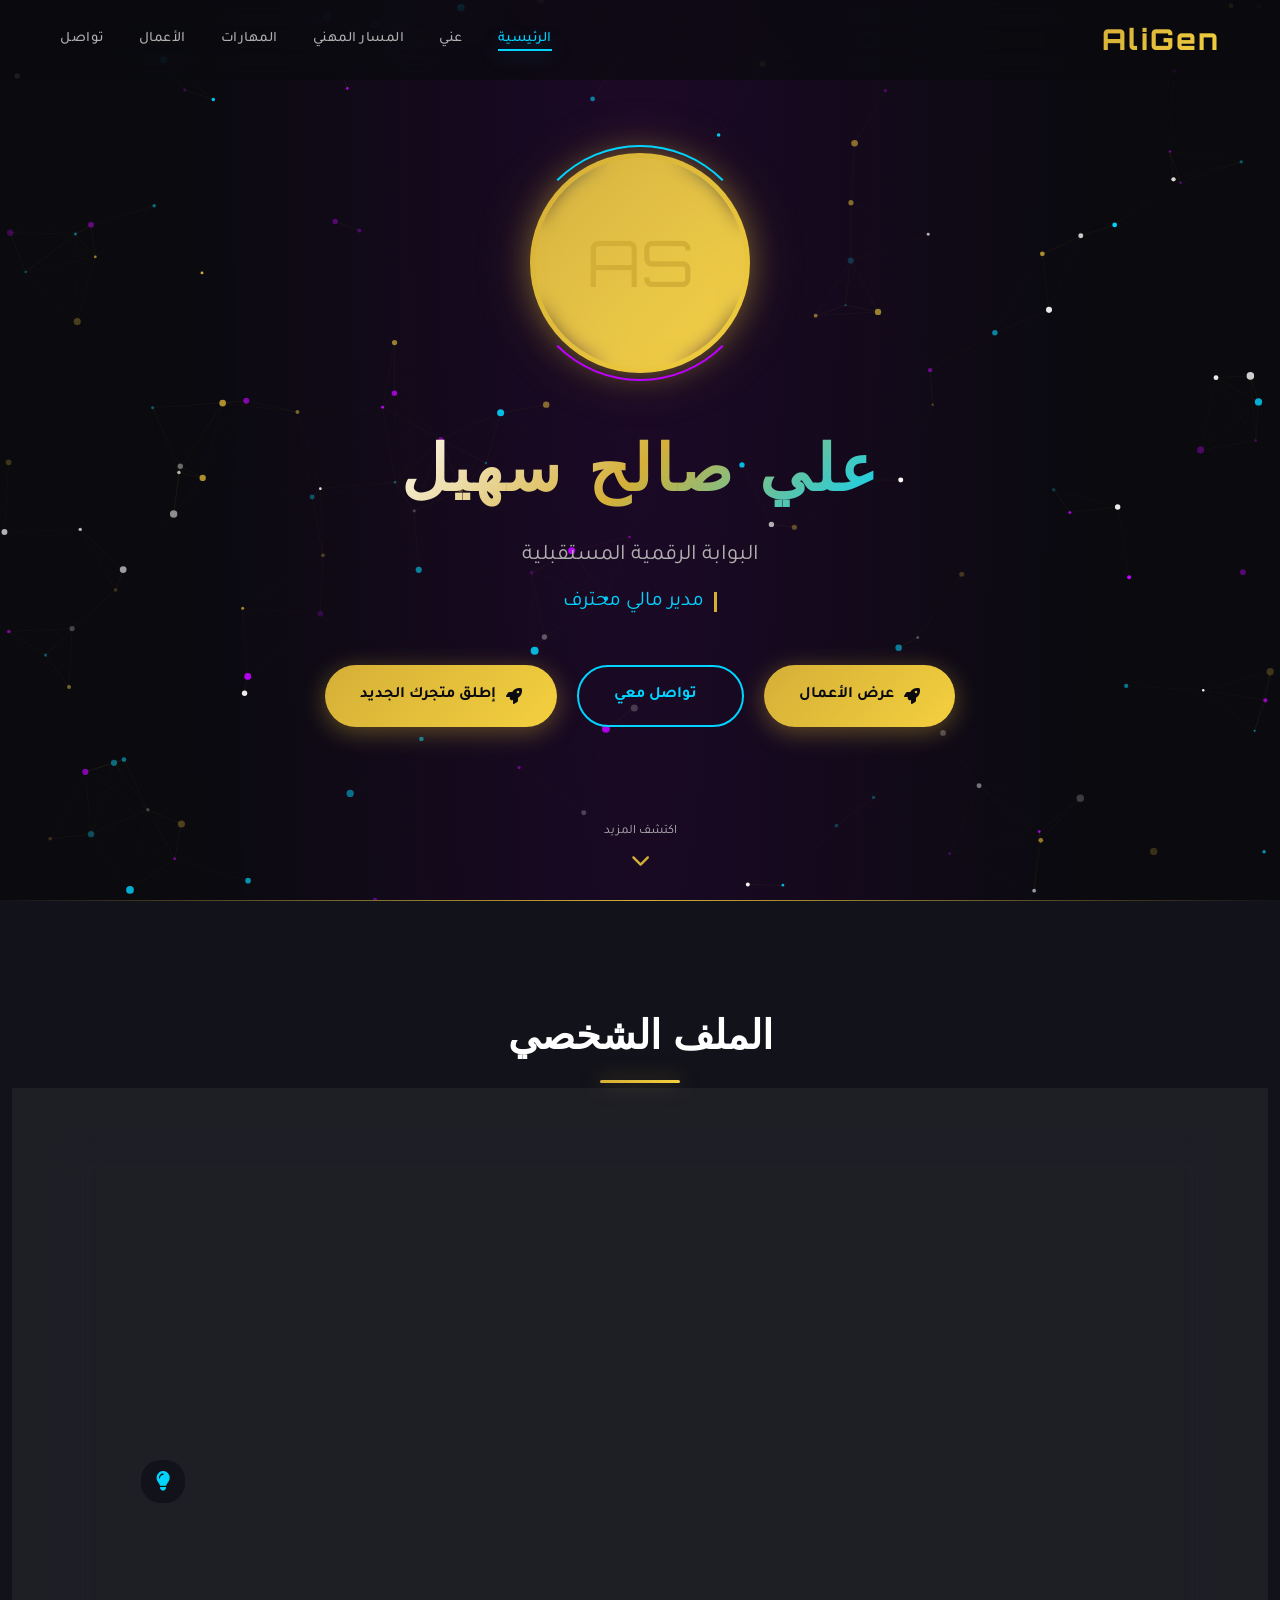
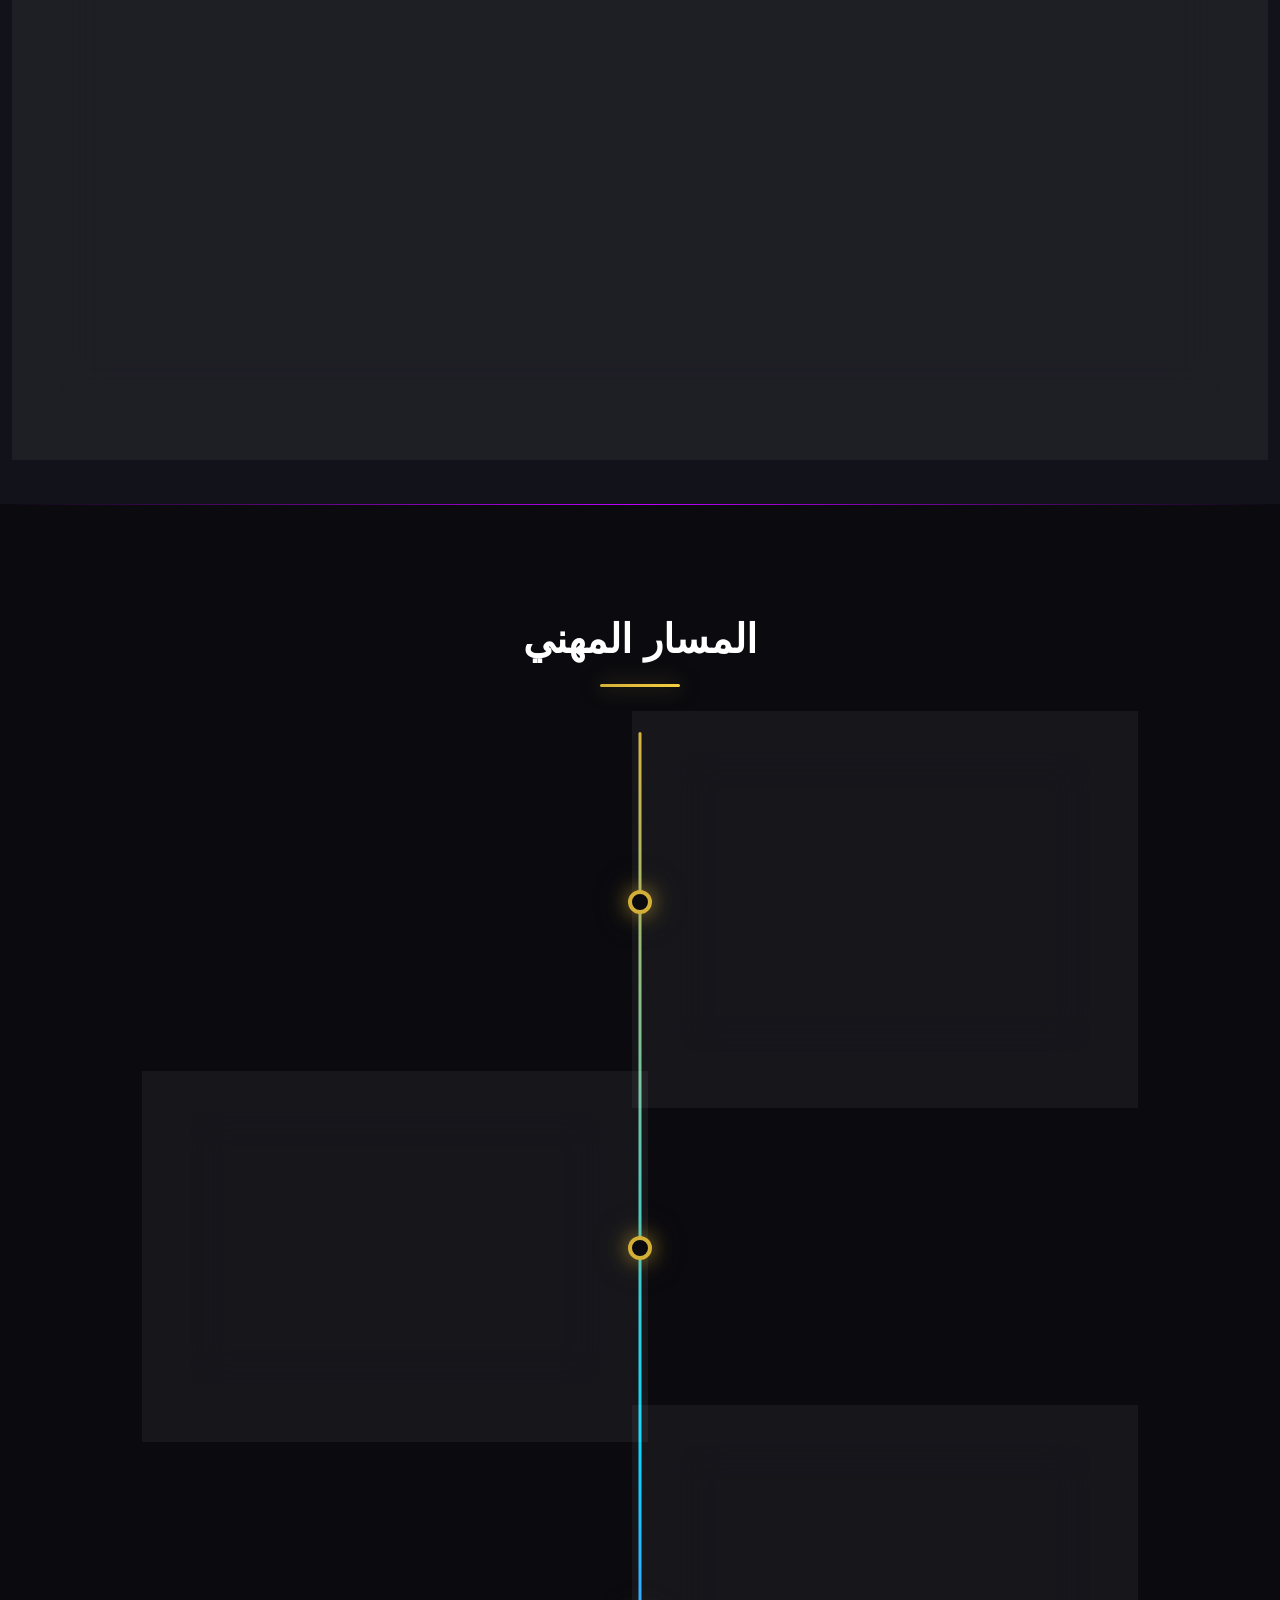
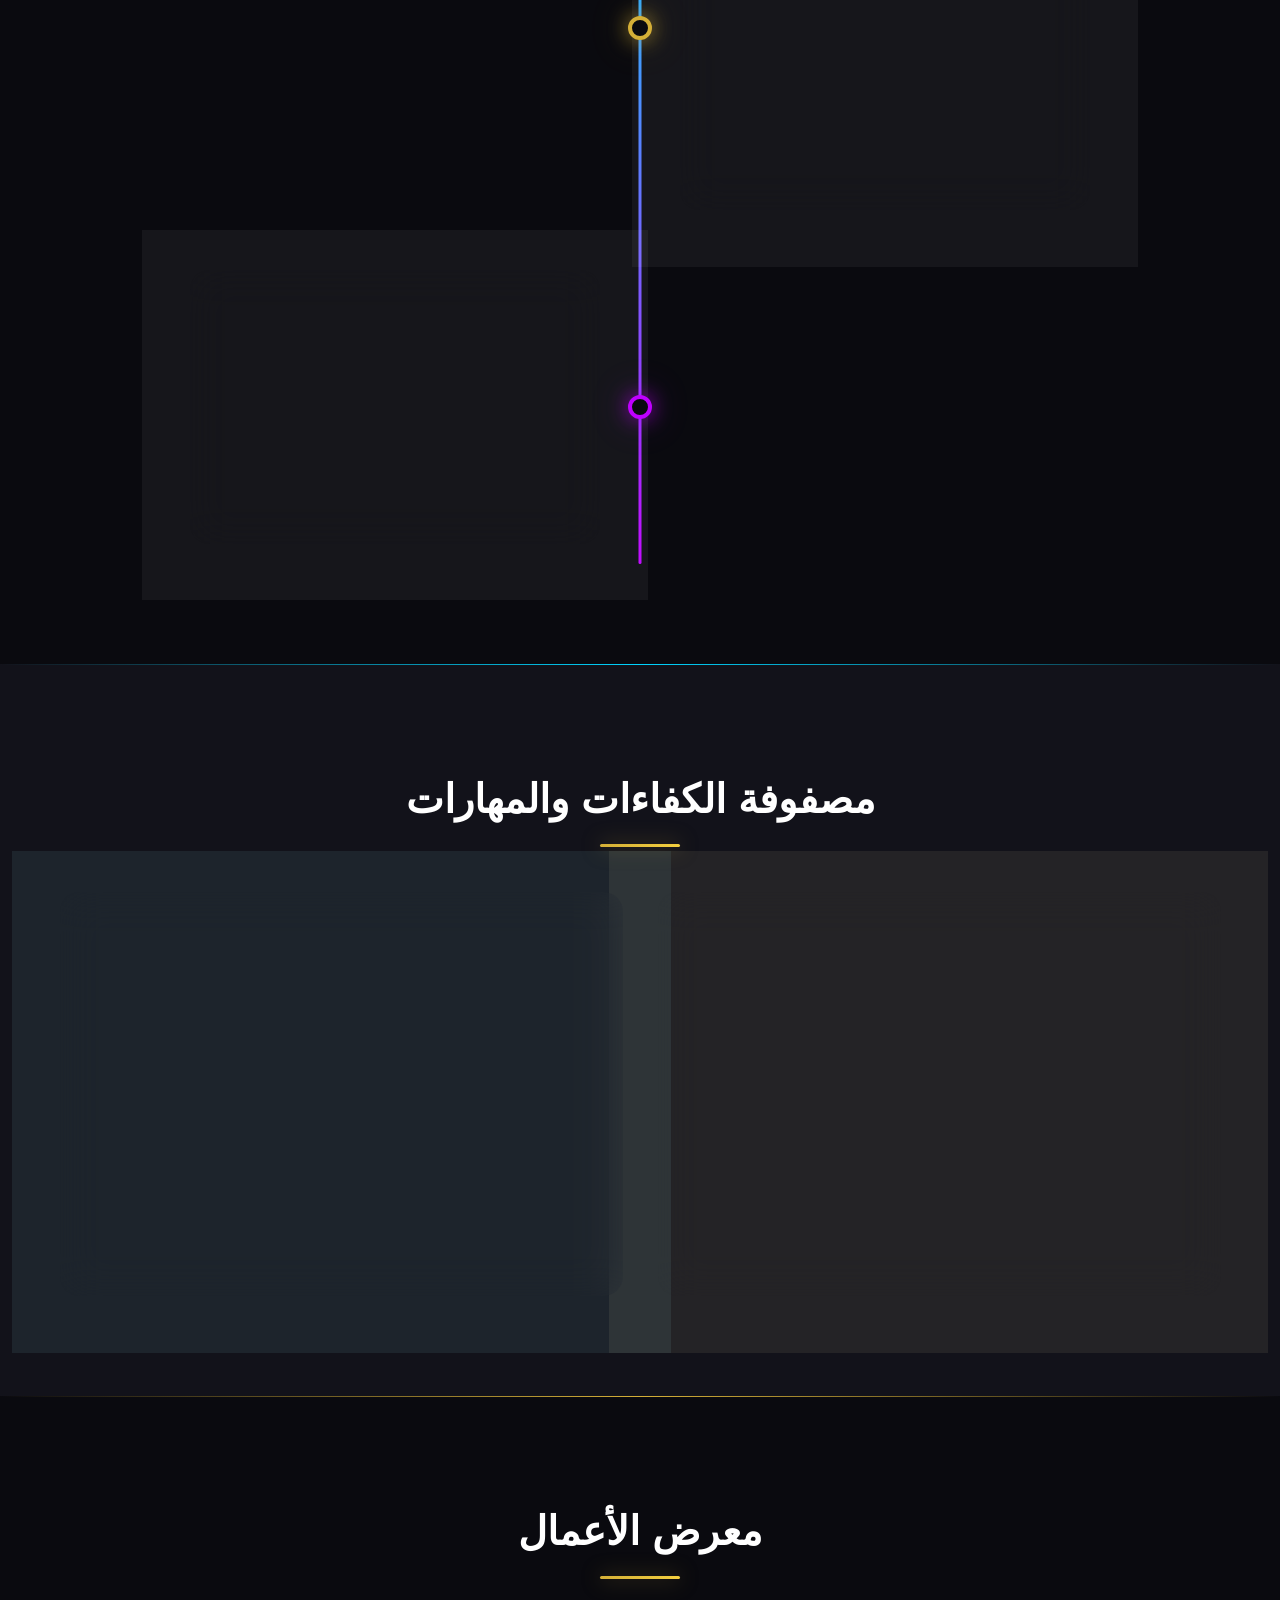
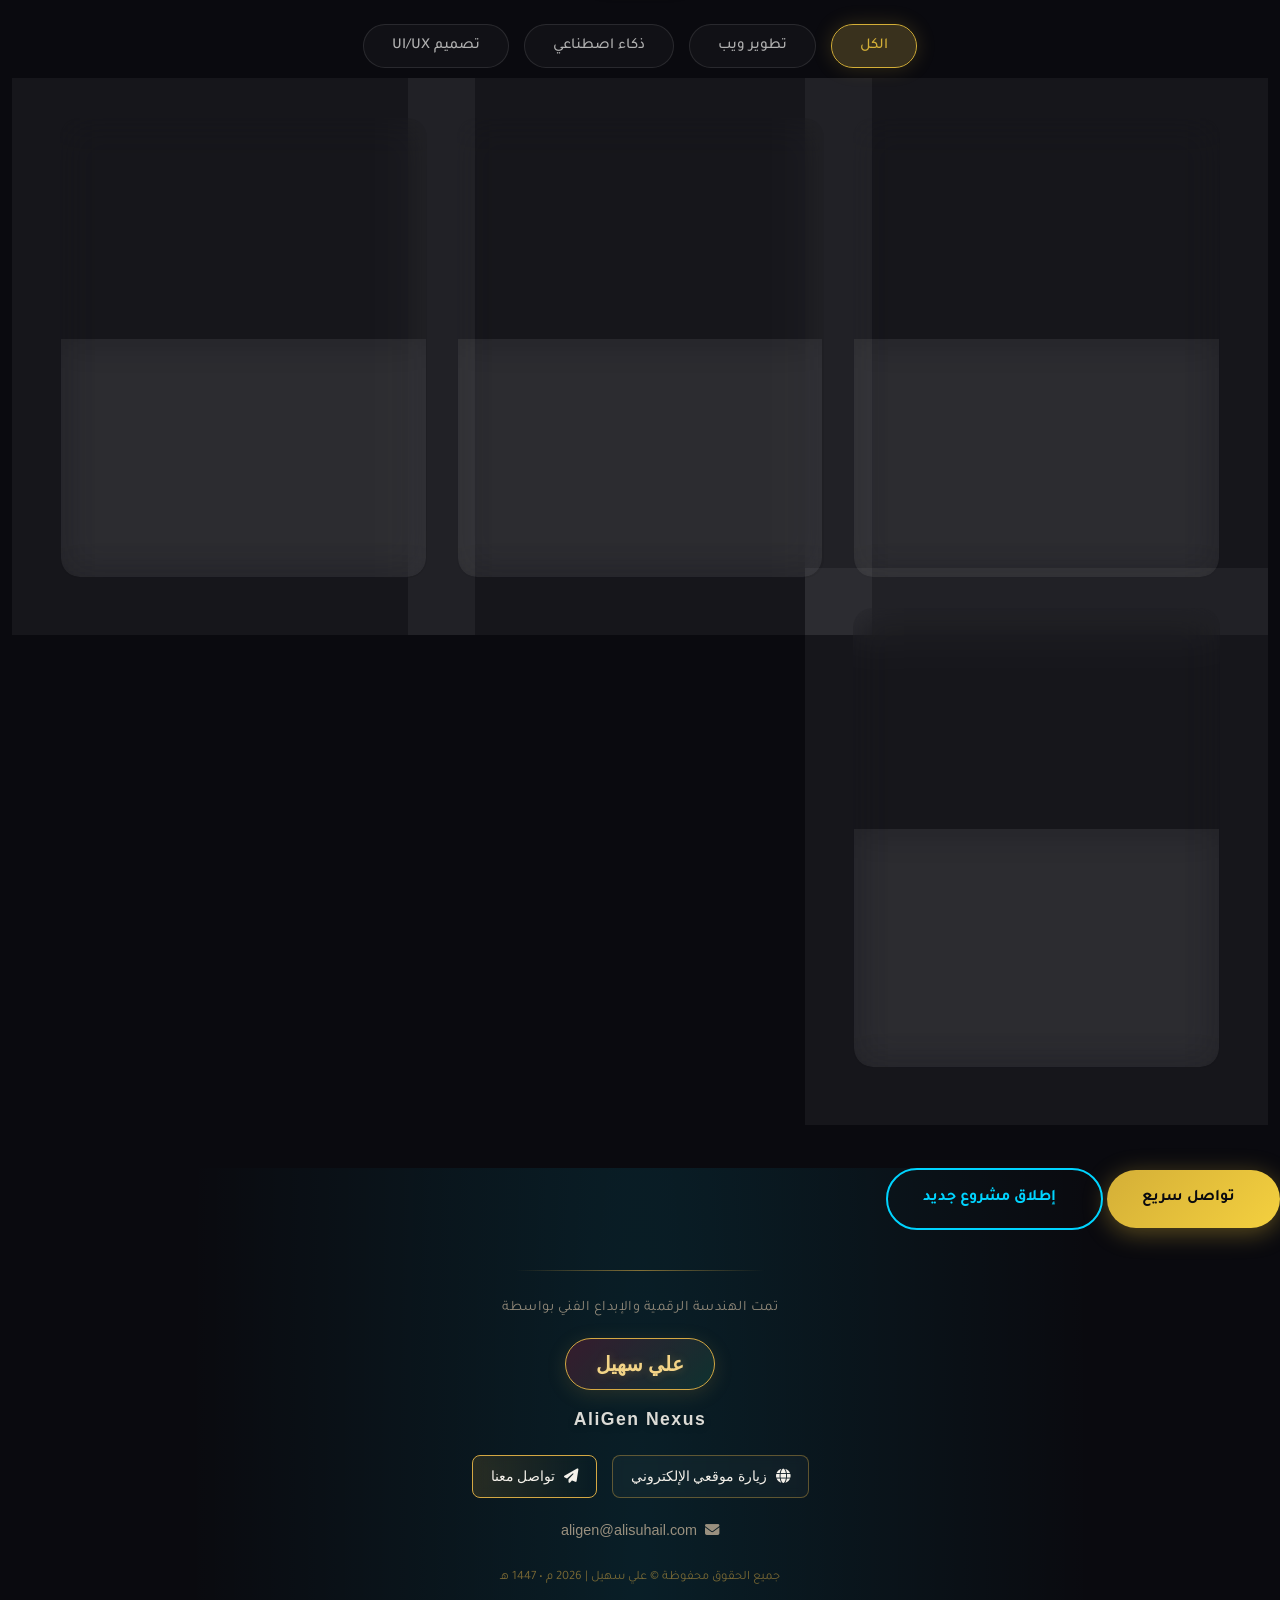
==== index.html @ 179647d3 "تحديث-كل-الملفات" ====
<!DOCTYPE html>
<html lang="ar" dir="rtl">
<head>
    <meta charset="UTF-8">
<meta name="viewport" content="width=device-width, initial-scale=1.0">

<!-- العنوان والوصف الأساسي للـ SEO -->
<title>علي سهيل | أصنع ما يتخيله الآخرون - مطور ويب وحلول ذكاء اصطناعي</title>
<meta name="description" content="أحول أصعب الأفكار إلى منصات ومتاجر رقمية ناجحة. تطوير ويب، متاجر إلكترونية، وحلول ذكاء اصطناعي تبدأ بفكرة وتنتهي بإنجاز يفوق توقعاتك.">

<!-- Google Fonts -->  
<link rel="preconnect" href="https://fonts.googleapis.com">  
<link rel="preconnect" href="https://fonts.gstatic.com" crossorigin>  
<link href="https://fonts.googleapis.com/css2?family=Orbitron:wght@400;500;600;700;800;900&family=Inter:wght@300;400;500;600;700&family=Tajawal:wght@300;400;500;700;800;900&display=swap" rel="stylesheet">  
  
<!-- Font Awesome Icons -->  
<link rel="stylesheet" href="https://cdnjs.cloudflare.com/ajax/libs/font-awesome/6.5.1/css/all.min.css">  
  
<!-- ربط ملف التنسيقات -->  
<link rel="stylesheet" href="style.css">  
  
<!-- Open Graph - فيسبوك وواتساب -->
<meta property="og:type" content="website">  
<meta property="og:url" content="https://alisuhail.com">  
<meta property="og:title" content="علي سهيل | أصنع ما يتخيله الآخرون">  
<meta property="og:description" content="حلول رقمية ذكية تبدأ بفكرة وتنتهي بإنجاز">  
<meta property="og:image" content="https://i.postimg.cc/L58TnsXJ/20260618-035218.png">  

<!-- Twitter Card -->  
<meta name="twitter:card" content="summary_large_image">  
<meta name="twitter:title" content="علي سهيل | أصنع ما يتخيله الآخرون">  
<meta name="twitter:description" content="أحول أصعب الأفكار إلى منصات ومتاجر رقمية ناجحة. تطوير ويب، متاجر إلكترونية، وحلول ذكاء اصطناعي تبدأ بفكرة وتنتهي بإنجاز.">  
<meta name="twitter:image" content="https://i.postimg.cc/hG9jt9Pc/file-000000000bd871fd86e7128f88a6589e.png">
</head>

<body>

    <!-- ============================================
         Navigation Bar
         ============================================ -->
    <nav class="navbar" id="navbar">
        <div class="container">
            <a href="#home" class="navbar-brand">AliGen</a>
            
            <ul class="nav-menu" id="navMenu">
                <li><a href="#home" class="nav-link active">الرئيسية</a></li>
                <li><a href="#about" class="nav-link">عني</a></li>
                <li><a href="#timeline" class="nav-link">المسار المهني</a></li>
                <li><a href="#skills" class="nav-link">المهارات</a></li>
                <li><a href="#portfolio" class="nav-link">الأعمال</a></li>
                <li><a href="#contact" class="nav-link">تواصل</a></li>
            </ul>
            
            <div class="hamburger" id="hamburger">
                <span></span>
                <span></span>
                <span></span>
            </div>
        </div>
    </nav>

    <!-- ============================================
         Hero Section
         ============================================ -->
    <section class="hero-section" id="home">
        <canvas id="particles-canvas"></canvas>
        
        <div class="hero-content">
            <div class="profile-container">
                <div class="profile-image-wrapper">
                    <div class="profile-image">
                        <img src="https://i.postimg.cc/hG9jt9Pc/file-000000000bd871fd86e7128f88a6589e.png" 
                             alt="علي صالح سهيل" 
                             style="width:100%;height:100%;object-fit:cover;border-radius:50%;"
                             onerror="this.style.display='none';this.nextElementSibling.style.display='block';">
                        <span class="profile-fallback">AS</span>
                    </div>
                </div>
            </div>
            
            <h1 class="hero-title">علي صالح سهيل</h1>
            <p class="hero-subtitle">البوابة الرقمية المستقبلية</p>
            <div class="typing-container">
                <span class="typing-text" id="typingText"></span>
            </div>
            
            <div class="hero-buttons">
                <a href="#portfolio" class="btn-primary">
                    <i class="fas fa-rocket"></i>
                    عرض الأعمال  
                </a>
                <a href="https://aligen-connect.netlify.app/#contact" class="btn-secondary">
                    <i data-lucide="send" class="w-4 h-4"></i>
                    تواصل معي            
                </a>
                <a href="https://aligen-connect.netlify.app/#launchpad" class="btn-primary">
                    <i data-lucide="rocket" class="fas fa-rocket my-icon w-4 h-4"></i>
                    إطلق متجرك الجديد
                </a>
            </div>
        </div>
        
        <div class="scroll-indicator">
            <span>اكتشف المزيد</span>
            <i class="fas fa-chevron-down"></i>
        </div>
    </section>

    <!-- ============================================
         About Section
         ============================================ -->
    <section class="about-section" id="about">
        <div class="container">
            <h2 class="section-title fade-in">الملف الشخصي</h2>
            
            <div class="about-grid">
                <div class="glass about-card fade-in">
                    <div class="about-header">
                        <div class="about-icon">
                            <i class="fas fa-user-tie"></i>
                        </div>
                        <div>
                            <h3 class="about-title-small">علي صالح سهيل</h3>
                            <p class="about-subtitle">مدير مالي | مطور ويب | مستشار رقمي</p>
                        </div>
                    </div>
                    
                    <p class="about-text">
                        أنا <strong>علي سهيل</strong>، قائد تقني ومالي يجمع بين <strong>العقلية الإدارية المحترفة</strong> و<strong>القدرات التقنية المتقدمة</strong>. أمتلك خبرة واسعة في إدارة العمليات المالية وتطوير الأنظمة الرقمية، مع شغف عميق بتوظيف التقنيات الحديثة والذكاء الاصطناعي لتحسين الكفاءة التشغيلية.
                    </p>
                    
                    <p class="about-text">
                        أسعى دائماً لتقديم حلول مبتكرة تجمع بين <strong>الدقة المالية</strong> و<strong>الإبداع التقني</strong>، مما يمكن المؤسسات والأفراد من تحقيق أهدافهم بكفاءة عالية في العصر الرقمي.
                    </p>
                    
                    <div class="vision-box">
                        <div class="vision-label">الرؤية المستقبلية</div>
                        <p class="vision-text">
                            "بناء جسور رقمية متينة تربط بين الإدارة الذكية والتقنية المتقدمة، لتمكين المؤسسات من التحول الرقمي الشامل وتحقيق التميز في عالم الأعمال المتطور."
                        </p>
                    </div>
                    
                    <div class="stats-grid">
                        <div class="stat-card" data-count="2">
                            <div class="stat-icon"><i class="fas fa-history"></i></div>
                            <div class="stat-number">0</div>
                            <div class="stat-label">سنوات من الابتكار والممارسة</div>
                        </div>
                        <div class="stat-card" data-count="45">
                            <div class="stat-icon"><i class="fas fa-laptop-code"></i></div>
                            <div class="stat-number">0</div>
                            <div class="stat-label">منصة رقمية ونظام برمجي متكامل</div>
                        </div>
                        <div class="stat-card" data-count="35">
                            <div class="stat-icon"><i class="fas fa-chart-line"></i></div>
                            <div class="stat-number">0</div>
                            <div class="stat-label">شراكة نجاح وتحول رقمي للمؤسسات</div>
                        </div>
                        <div class="stat-card" data-count="12">
                            <div class="stat-icon"><i class="fas fa-brain"></i></div>
                            <div class="stat-number">0</div>
                            <div class="stat-label">أداة وتقنية ذكاء اصطناعي مدمجة</div>
                        </div>
                    </div>
                </div>
            </div>
        </div>
    </section>

    <!-- ============================================
         Timeline Section
         ============================================ -->
    <section class="timeline-section" id="timeline">
        <div class="container">
            <h2 class="section-title fade-in">المسار المهني</h2>
            
            <div class="timeline-container fade-in">
                <div class="timeline-line"></div>
                
                <div class="timeline-item">
                    <div class="timeline-node"></div>
                    <div class="glass timeline-content">
                        <div class="timeline-connector"></div>
                        <span class="timeline-date">2023 - حتى الآن</span>
                        <h3 class="timeline-title">مستقل ومطور تقني متخصص</h3>
                        <div class="timeline-company">
                            <i class="fas fa-briefcase"></i>
                            الاستشارات الرقمية والتطوير المستقل
                        </div>
                        <p class="timeline-description">
                            تقديم استشارات متخصصة في التحول الرقمي وتطوير حلول الويب المتكاملة، مع التركيز على بناء الأنظمة المالية والإدارية الذكية وتوظيف الذكاء الاصطناعي في تحسين الأداء التشغيلي.
                        </p>
                    </div>
                </div>

                <div class="timeline-item">
                    <div class="timeline-node"></div>
                    <div class="glass timeline-content">
                        <div class="timeline-connector"></div>
                        <span class="timeline-date">2021 - 2023</span>
                        <h3 class="timeline-title">محاسب مالي ومسؤول إداري</h3>
                        <div class="timeline-company">
                            <i class="fas fa-building"></i>
                            محل اليرموك التجاري
                        </div>
                        <p class="timeline-description">
                            إدارة شاملة للعمليات المالية والمحاسبية، تطوير أنظمة إدارة المخزون والمبيعات، تحليل البيانات المالية واتخاذ القرارات الاستراتيجية، والإشراف على فريق العمل المالي.
                        </p>
                    </div>
                </div>

                <div class="timeline-item">
                    <div class="timeline-node"></div>
                    <div class="glass timeline-content">
                        <div class="timeline-connector"></div>
                        <span class="timeline-date">2019 - 2023</span>
                        <h3 class="timeline-title">إدارة وتطوير الأنظمة المالية والمحاسبية</h3>
                        <div class="timeline-company">
                            <i class="fas fa-chart-pie"></i>
                            الممارسة المهنية المتقدمة والتشغيل التجاري
                        </div>
                        <p class="timeline-description">
                            صقل المهارات الميدانية في إدارة الحسابات والرقابة المالية عبر ممارسة عملية مكثفة؛ شملت بناء وهيكلة الدورات المستندية، وتحليل الميزانيات، وتصميم الأنظمة المحاسبية البرمجية التي تربط بين الكفاءة الإدارية والحلول التقنية الذكية.
                        </p>
                    </div>
                </div>

                <div class="timeline-item">
                    <div class="timeline-node education"></div>
                    <div class="glass timeline-content">
                        <div class="timeline-connector"></div>
                        <span class="timeline-date edu">2021</span>
                        <h3 class="timeline-title">الرخصة الدولية لقيادة الحاسوب (ICDL)</h3>
                        <div class="timeline-company">
                            <i class="fas fa-certificate"></i>
                            شهادة مهنية معتمدة
                        </div>
                        <p class="timeline-description">
                            إتقان المهارات الأساسية والمتقدمة في التعامل مع التطبيقات المكتبية، وإدارة البيانات، والحلول الرقمية التي تدعم بيئات العمل المؤسسية.
                        </p>
                    </div>
                </div>
            </div>
        </div>
    </section>

    <!-- ============================================
         Skills Section
         ============================================ -->
    <section class="skills-section" id="skills">
        <div class="container">
            <h2 class="section-title fade-in">مصفوفة الكفاءات والمهارات</h2>
            
            <div class="skills-grid">
                <div class="glass skill-category management fade-in">
                    <div class="category-header">
                        <div class="category-icon"><i class="fas fa-chart-pie"></i></div>
                        <h3 class="category-title">الأنظمة المالية والإدارية</h3>
                    </div>
                    <div class="skill-item" data-skill="95">
                        <div class="skill-info"><span class="skill-name">المحاسبة المالية والميدانية</span><span class="skill-percent">95%</span></div>
                        <div class="progress-bar"><div class="progress-fill"></div></div>
                    </div>
                    <div class="skill-item" data-skill="92">
                        <div class="skill-info"><span class="skill-name">هيكلة وأتمتة العمليات التشغيلية</span><span class="skill-percent">92%</span></div>
                        <div class="progress-bar"><div class="progress-fill"></div></div>
                    </div>
                    <div class="skill-item" data-skill="88">
                        <div class="skill-info"><span class="skill-name">التحليل المالي وصناعة التقارير</span><span class="skill-percent">88%</span></div>
                        <div class="progress-bar"><div class="progress-fill"></div></div>
                    </div>
                    <div class="skill-item" data-skill="85">
                        <div class="skill-info"><span class="skill-name">إدارة المخزون وحركة المبيعات</span><span class="skill-percent">85%</span></div>
                        <div class="progress-bar"><div class="progress-fill"></div></div>
                    </div>
                </div>

                <div class="glass skill-category development fade-in">
                    <div class="category-header">
                        <div class="category-icon"><i class="fas fa-code"></i></div>
                        <h3 class="category-title">تطوير الويب والحلول البرمجية</h3>
                    </div>
                    <div class="skill-item" data-skill="93">
                        <div class="skill-info"><span class="skill-name">HTML5 / CSS3 / JavaScript</span><span class="skill-percent">93%</span></div>
                        <div class="progress-bar"><div class="progress-fill"></div></div>
                    </div>
                    <div class="skill-item" data-skill="87">
                        <div class="skill-info"><span class="skill-name">بناء المنصات والمتاجر الرقمية الحديثة</span><span class="skill-percent">87%</span></div>
                        <div class="progress-bar"><div class="progress-fill"></div></div>
                    </div>
                    <div class="skill-item" data-skill="82">
                        <div class="skill-info"><span class="skill-name">الربط البرمجي وهندسة قواعد البيانات</span><span class="skill-percent">82%</span></div>
                        <div class="progress-bar"><div class="progress-fill"></div></div>
                    </div>
                    <div class="skill-item" data-skill="78">
                        <div class="skill-info"><span class="skill-name">لوحات التحكم وإدارة المحتوى (Dashboards)</span><span class="skill-percent">78%</span></div>
                        <div class="progress-bar"><div class="progress-fill"></div></div>
                    </div>
                </div>
            </div>
        </div>
    </section>

    <!-- ============================================
         Portfolio Section
         ============================================ -->
    <section class="portfolio-section" id="portfolio">
        <div class="container">
            <h2 class="section-title fade-in">معرض الأعمال</h2>
            
            <div class="filter-container fade-in">
                <button class="filter-btn active" data-filter="all"><span>الكل</span></button>
                <button class="filter-btn" data-filter="development"><span>تطوير الويب</span></button>
                <button class="filter-btn" data-filter="design"><span>التصميم</span></button>
                <button class="filter-btn" data-filter="ai"><span>الذكاء الاصطناعي</span></button>
            </div>
            
            <div class="portfolio-grid fade-in" id="portfolioGrid">
                <!-- يتم ملؤه ديناميكياً من ملف script.js -->
            </div>
        </div>
    </section>

    <!-- ============================================
         Contact CTA Buttons
         ============================================ -->
    <div class="cta-buttons">
        <a href="https://aligen-connect.netlify.app/#contact" onclick="toggleMobileMenu()" class="btn-primary">
           <i data-lucide="send" class="w-4 h-4"></i> 
            تواصل سريع
        </a>
        <a href="https://aligen-connect.netlify.app/#launchpad" onclick="toggleMobileMenu()" class="btn-secondary">
            <i data-lucide="rocket" class="w-4 h-4"></i>
             إطلاق مشروع جديد
        </a>
    </div>

    <!-- ============================================
         Footer
         ============================================ -->
    <footer class="futuristic-footer">
        <div class="footer-line"></div>
        <p class="footer-text">تمت الهندسة الرقمية والإبداع الفني بواسطة</p>
        <div class="designer-branding">
            <div class="brand-dev-capsule">علي سهيل</div>
            <span class="brand-nexus-text">AliGen Nexus</span>
            <div class="footer-buttons-container">
                <a href="https://aligen-nex-fduws5fc.manus.space" target="_blank" class="agbtn">
                    <i class="fas fa-globe"></i> زيارة موقعي الإلكتروني
                </a>
                <a href="https://aligen-connect.netlify.app/#contact" target="_blank" class="agbtn contact-btn">
                    <i class="fas fa-paper-plane"></i> تواصل معنا
                </a>
            </div>
            <div class="agmail" id="copyMail">
                <i class="fas fa-envelope"></i> aligen@alisuhail.com
            </div>
        </div>
        <p class="footer-copy">جميع الحقوق محفوظة © علي سهيل | 2026 م • 1447 هـ</p>
    </footer>

    <!-- Scroll to Top -->
    <button class="scroll-top-btn" id="scrollTopBtn" aria-label="العودة للأعلى">
        <i class="fas fa-chevron-up"></i>
    </button>

    <!-- زر الدخول للوحة التحكم (ينقلك لصفحة admin.html) -->
    

    <!-- ربط ملف الجافاسكريبت الرئيسي -->
    <script src="script.js"></script>

    <!-- كود ربط استمارة التواصل بقاعدة بيانات فايربيس Firestore (يجب أن يبقى module) -->
    <script type="module">
        import { initializeApp } from "https://www.gstatic.com/firebasejs/12.13.0/firebase-app.js";
        import { getAnalytics } from "https://www.gstatic.com/firebasejs/12.13.0/firebase-analytics.js";
        import { getFirestore, collection, addDoc, serverTimestamp } from "https://www.gstatic.com/firebasejs/12.13.0/firebase-firestore.js";

        const firebaseConfig = {
            apiKey: "AIzaSyB22o1vU_mT0k_3IWxIdcopri5rWjGiPYI",
            authDomain: "aligen-cv.firebaseapp.com",
            projectId: "aligen-cv",
            storageBucket: "aligen-cv.firebasestorage.app",
            messagingSenderId: "947518496863",
            appId: "1:947518496863:web:9a6d0e6fd05e4dda3cfbea",
            measurementId: "G-0F3BT9Z23Q"
        };

        const app = initializeApp(firebaseConfig);
        const analytics = getAnalytics(app);
        const db = getFirestore(app);

        const contactForm = document.getElementById('contactForm');
        
        // التأكد من وجود النموذج في الصفحة قبل تنفيذ الكود لتفادي الأخطاء
        if (contactForm) {
            contactForm.addEventListener('submit', async (e) => {
                e.preventDefault();

                const submitBtn = contactForm.querySelector('.submit-btn span');
                const originalText = submitBtn.innerText;
                submitBtn.innerText = "جاري إرسال طلبك...";

                const formData = {
                    name: document.getElementById('name').value,
                    phone: document.getElementById('phone').value,
                    email: document.getElementById('email').value,
                    country: document.getElementById('country').value,
                    city: document.getElementById('city').value || "غير محدد",
                    company: document.getElementById('company').value || "غير محدد",
                    jobTitle: document.getElementById('jobTitle').value,
                    reason: document.getElementById('reason').value,
                    details: document.getElementById('details').value,
                    createdAt: serverTimestamp()
                };

                try {
                    const docRef = await addDoc(collection(db, "incoming_requests"), formData);
                    if (typeof showNotification === 'function') {
                        showNotification("تم إرسال طلبك بنجاح! يسعدنا التعامل معك وسنتواصل معك قريباً.", "success");
                    }
                    contactForm.reset();
                } catch (error) {
                    console.error("خطأ أثناء حفظ البيانات في فايربيس: ", error);
                    if (typeof showNotification === 'function') {
                        showNotification("عذراً، حدث خطأ أثناء إرسال الطلب. يرجى المحاولة مرة أخرى.", "danger");
                    }
                } finally {
                    submitBtn.innerText = originalText;
                }
            });
        }
    </script>
    
</body>
</html>
---- style.css ----
/* ============================================
   CSS Custom Properties (Design Tokens)
   ============================================ */
:root {
    --primary-bg: #0a0a0f;
    --secondary-bg: #12121a;
    --glass-bg: rgba(255, 255, 255, 0.05);
    --glass-border: rgba(255, 255, 255, 0.1);
    --gold-primary: #d4af37;
    --gold-light: #f4d03f;
    --gold-gradient: linear-gradient(135deg, #d4af37, #f4d03f);
    --neon-blue: #00d4ff;
    --neon-purple: #bf00ff;
    --text-primary: #ffffff;
    --text-secondary: #b0b0b0;
    --accent-cyan: #00ffff;
    
    --font-heading: 'Orbitron', sans-serif;
    --font-body: 'Inter', 'Segoe UI', sans-serif;
    --font-arabic: 'Tajawal', 'Cairo', sans-serif;
    --size-hero: 4rem;
    --size-h1: 3rem;
    --size-h2: 2.5rem;
    --size-h3: 1.5rem;
    --size-body: 1.1rem;
    --size-small: 0.9rem;
    
    --section-padding: 100px 0;
    --container-max: 1200px;
    --card-gap: 30px;
    --element-gap: 20px;
    
    --radius-card: 20px;
    --radius-button: 50px;
    --radius-input: 12px;
    
    --shadow-glass: 0 8px 32px rgba(0, 0, 0, 0.37);
    --shadow-neon-blue: 0 0 20px rgba(0, 212, 255, 0.5);
    --shadow-neon-gold: 0 0 20px rgba(212, 175, 55, 0.5);
    --shadow-neon-purple: 0 0 20px rgba(191, 0, 255, 0.5);
    
    --transition-smooth: all 0.3s cubic-bezier(0.4, 0, 0.2, 1);
}

/* ============================================
   Reset & Base Styles
   ============================================ */
*, *::before, *::after { margin: 0; padding: 0; box-sizing: border-box; }
html { scroll-behavior: smooth; font-size: 16px; }

body {
    font-family: var(--font-arabic);
    background-color: var(--primary-bg);
    background-image: 
        radial-gradient(ellipse at top, rgba(191, 0, 255, 0.1) 0%, transparent 50%),
        radial-gradient(ellipse at bottom, rgba(0, 212, 255, 0.1) 0%, transparent 50%);
    color: var(--text-primary);
    line-height: 1.7;
    overflow-x: hidden;
    min-height: 100vh;
}

::selection { background: var(--gold-primary); color: var(--primary-bg); }
::-webkit-scrollbar { width: 8px; }
::-webkit-scrollbar-track { background: var(--primary-bg); }
::-webkit-scrollbar-thumb { background: var(--gold-gradient); border-radius: 10px; }
::-webkit-scrollbar-thumb:hover { background: var(--gold-light); }

.container { max-width: var(--container-max); margin: 0 auto; padding: 0 20px; }
section { padding: var(--section-padding); position: relative; }

.glass {
    background: var(--glass-bg);
    backdrop-filter: blur(20px);
    -webkit-backdrop-filter: blur(20px);
    border: 1px solid var(--glass-border);
    border-radius: var(--radius-card);
    box-shadow: var(--shadow-glass);
}

.section-title {
    font-family: var(--font-heading);
    font-size: var(--size-h2);
    text-align: center;
    margin-bottom: 60px;
    position: relative;
    color: var(--text-primary);
}

.section-title::after {
    content: '';
    position: absolute;
    bottom: -15px;
    left: 50%;
    transform: translateX(-50%);
    width: 80px;
    height: 3px;
    background: var(--gold-gradient);
    box-shadow: var(--shadow-neon-gold);
    border-radius: 10px;
}

/* Animation Keyframes */
@keyframes float { 0%, 100% { transform: translateY(0); } 50% { transform: translateY(-20px); } }
@keyframes pulse-glow { 0%, 100% { opacity: 1; } 50% { opacity: 0.5; } }
@keyframes fadeInUp { from { opacity: 0; transform: translateY(30px); } to { opacity: 1; transform: translateY(0); } }
@keyframes spin { from { transform: rotate(0deg); } to { transform: rotate(360deg); } }
@keyframes blink-caret { from, to { border-color: transparent; } 50% { border-color: var(--gold-primary); } }
@keyframes bounce { 0%, 20%, 50%, 80%, 100% { transform: translateX(-50%) translateY(0); } 40% { transform: translateX(-50%) translateY(-10px); } 60% { transform: translateX(-50%) translateY(-5px); } }
@keyframes shine { 0% { transform: translateX(-100%); } 100% { transform: translateX(300%); } }
@keyframes borderGlow { 0%, 100% { opacity: 0.3; } 50% { opacity: 0.6; } }
@keyframes gradientShift { 0%, 100% { background-position: 0% 50%; } 50% { background-position: 100% 50%; } }
@keyframes shake { 0%,100%{transform:translateX(0)} 25%{transform:translateX(-5px)} 75%{transform:translateX(5px)} }
@keyframes float-pulse { 0%,100% { transform: translateY(0); } 50% { transform: translateY(-8px); } }

.fade-in { opacity: 0; transform: translateY(30px); transition: opacity 0.8s ease, transform 0.8s ease; }
.fade-in.visible { opacity: 1; transform: translateY(0); }

@media (prefers-reduced-motion: reduce) {
    *, *::before, *::after { animation-duration: 0.01ms !important; animation-iteration-count: 1 !important; transition-duration: 0.01ms !important; }
    html { scroll-behavior: auto; }
}

/* ============================================
   Navigation Styles
   ============================================ */
.navbar { position: fixed; top: 0; left: 0; right: 0; z-index: 1000; padding: 15px 0; transition: var(--transition-smooth); background: rgba(10, 10, 15, 0.7); backdrop-filter: blur(20px); -webkit-backdrop-filter: blur(20px); border-bottom: 1px solid transparent; }
.navbar.scrolled { padding: 10px 0; background: rgba(10, 10, 15, 0.95); border-bottom: 1px solid var(--glass-border); box-shadow: var(--shadow-glass); }
.navbar .container { display: flex; justify-content: space-between; align-items: center; }
.navbar-brand { font-family: var(--font-heading); font-size: 1.8rem; font-weight: 800; background: var(--gold-gradient); -webkit-background-clip: text; -webkit-text-fill-color: transparent; background-clip: text; text-decoration: none; letter-spacing: 2px; position: relative; }
.navbar-brand::after { content: ''; position: absolute; bottom: -5px; left: 0; width: 100%; height: 2px; background: var(--gold-gradient); transform: scaleX(0); transition: transform 0.3s ease; }
.navbar-brand:hover::after { transform: scaleX(1); }
.nav-menu { display: flex; list-style: none; gap: 35px; align-items: center; }
.nav-link { font-family: var(--font-arabic); font-size: var(--size-small); font-weight: 500; color: var(--text-secondary); text-decoration: none; position: relative; padding: 5px 0; transition: var(--transition-smooth); letter-spacing: 0.5px; }
.nav-link::before { content: ''; position: absolute; bottom: 0; right: 0; width: 0; height: 2px; background: var(--neon-blue); box-shadow: var(--shadow-neon-blue); transition: width 0.3s ease; }
.nav-link:hover, .nav-link.active { color: var(--neon-blue); }
.nav-link:hover::before, .nav-link.active::before { width: 100%; }
.hamburger { display: none; flex-direction: column; cursor: pointer; gap: 6px; padding: 5px; z-index: 1001; }
.hamburger span { width: 28px; height: 2px; background: var(--gold-primary); transition: var(--transition-smooth); border-radius: 2px; }
.hamburger.active span:nth-child(1) { transform: rotate(45deg) translate(6px, 6px); }
.hamburger.active span:nth-child(2) { opacity: 0; }
.hamburger.active span:nth-child(3) { transform: rotate(-45deg) translate(6px, -6px); }

@media (max-width: 768px) {
    .hamburger { display: flex; }
    .nav-menu { position: fixed; top: 0; right: -100%; width: 80%; max-width: 350px; height: 100vh; background: rgba(10, 10, 15, 0.98); backdrop-filter: blur(30px); flex-direction: column; justify-content: center; align-items: center; gap: 30px; transition: right 0.4s cubic-bezier(0.4, 0, 0.2, 1); border-left: 1px solid var(--glass-border); box-shadow: -10px 0 40px rgba(0, 0, 0, 0.5); }
    .nav-menu.active { right: 0; }
    .nav-link { font-size: 1.2rem; }
}

/* ============================================
   Hero Section Styles
   ============================================ */
.hero-section { min-height: 100vh; display: flex; align-items: center; justify-content: center; position: relative; overflow: hidden; padding-top: 80px; }
#particles-canvas { position: absolute; top: 0; left: 0; width: 100%; height: 100%; z-index: 1; }
.hero-content { position: relative; z-index: 10; display: flex; flex-direction: column; align-items: center; text-align: center; padding: 20px; }
.profile-container { position: relative; margin-bottom: 40px; animation: float 6s ease-in-out infinite; }
.profile-image-wrapper { position: relative; width: 220px; height: 220px; border-radius: 50%; padding: 5px; background: var(--gold-gradient); box-shadow: 0 0 30px rgba(212, 175, 55, 0.4), 0 0 60px rgba(212, 175, 55, 0.2), inset 0 0 30px rgba(212, 175, 55, 0.1); }
.profile-image-wrapper::before { content: ''; position: absolute; top: -8px; left: -8px; right: -8px; bottom: -8px; border-radius: 50%; border: 2px solid transparent; border-top-color: var(--neon-blue); border-bottom-color: var(--neon-purple); animation: spin 4s linear infinite; }
.profile-image { width: 100%; height: 100%; border-radius: 50%; object-fit: cover; background: var(--glass-bg); backdrop-filter: blur(10px); display: flex; align-items: center; justify-content: center; overflow: hidden; }
.profile-fallback { font-size: 4rem; color: var(--gold-primary); font-family: var(--font-heading); display: none; }
.hero-title { font-family: var(--font-heading); font-size: var(--size-hero); font-weight: 900; margin-bottom: 15px; background: linear-gradient(135deg, #ffffff 0%, var(--gold-primary) 50%, var(--neon-blue) 100%); -webkit-background-clip: text; -webkit-text-fill-color: transparent; background-clip: text; letter-spacing: 3px; animation: pulse-glow 3s ease-in-out infinite; }
.hero-subtitle { font-family: var(--font-arabic); font-size: 1.4rem; color: var(--text-secondary); margin-bottom: 10px; font-weight: 400; }
.typing-container { font-family: var(--font-arabic); font-size: 1.3rem; color: var(--neon-blue); min-height: 40px; margin-bottom: 40px; direction: rtl; }
.typing-text { border-right: 3px solid var(--gold-primary); padding-right: 10px; animation: blink-caret 0.75s step-end infinite; }
.hero-buttons { display: flex; gap: 20px; flex-wrap: wrap; justify-content: center; }

.btn-primary, .btn-secondary { display: inline-flex; align-items: center; gap: 10px; padding: 15px 35px; font-family: var(--font-arabic); font-size: 1rem; font-weight: 600; text-decoration: none; border-radius: var(--radius-button); cursor: pointer; transition: var(--transition-smooth); position: relative; overflow: hidden; }
.btn-primary { color: var(--primary-bg); background: var(--gold-gradient); border: none; box-shadow: 0 5px 25px rgba(212, 175, 55, 0.4); }
.btn-primary::before { content: ''; position: absolute; top: 0; left: -100%; width: 100%; height: 100%; background: linear-gradient(90deg, transparent, rgba(255,255,255,0.3), transparent); transition: left 0.5s ease; }
.btn-primary:hover::before { left: 100%; }
.btn-primary:hover { transform: translateY(-3px); box-shadow: 0 8px 35px rgba(212, 175, 55, 0.6); }
.btn-secondary { color: var(--neon-blue); background: transparent; border: 2px solid var(--neon-blue); }
.btn-secondary::before { content: ''; position: absolute; top: 0; left: 0; width: 0; height: 100%; background: var(--neon-blue); transition: width 0.3s ease; z-index: -1; }
.btn-secondary:hover::before { width: 100%; }
.btn-secondary:hover { color: var(--primary-bg); box-shadow: var(--shadow-neon-blue); transform: translateY(-3px); }

.scroll-indicator { position: absolute; bottom: 30px; left: 50%; transform: translateX(-50%); z-index: 10; display: flex; flex-direction: column; align-items: center; gap: 8px; animation: bounce 2s infinite; }
.scroll-indicator span { font-size: 0.8rem; color: var(--text-secondary); font-family: var(--font-arabic); }
.scroll-indicator i { color: var(--gold-primary); font-size: 1.2rem; }

@media (max-width: 768px) {
    .hero-title { font-size: 2.5rem; }
    .profile-image-wrapper { width: 180px; height: 180px; }
    .hero-subtitle { font-size: 1.1rem; }
    .typing-container { font-size: 1.1rem; }
    .hero-buttons { flex-direction: column; width: 100%; max-width: 300px; }
    .btn-primary, .btn-secondary { width: 100%; justify-content: center; }
}

/* ============================================
   About Section Styles
   ============================================ */
.about-section { background: var(--secondary-bg); position: relative; }
.about-section::before { content: ''; position: absolute; top: 0; left: 0; right: 0; height: 1px; background: linear-gradient(90deg, transparent, var(--gold-primary), transparent); }
.about-grid { display: grid; grid-template-columns: 1fr; gap: var(--card-gap); }
.about-card { padding: 50px; position: relative; overflow: hidden; }
.about-card::before { content: ''; position: absolute; top: -50%; right: -50%; width: 200%; height: 200%; background: radial-gradient(circle, rgba(212, 175, 55, 0.05) 0%, transparent 70%); pointer-events: none; }
.about-header { display: flex; align-items: center; gap: 20px; margin-bottom: 30px; }
.about-icon { width: 70px; height: 70px; border-radius: 50%; background: var(--gold-gradient); display: flex; align-items: center; justify-content: center; font-size: 1.8rem; color: var(--primary-bg); box-shadow: var(--shadow-neon-gold); flex-shrink: 0; }
.about-title-small { font-family: var(--font-heading); font-size: var(--size-h3); color: var(--gold-primary); margin-bottom: 5px; }
.about-subtitle { color: var(--text-secondary); font-size: var(--size-small); }
.about-text { font-size: var(--size-body); line-height: 2; color: var(--text-secondary); margin-bottom: 25px; text-align: justify; }
.about-text strong { color: var(--text-primary); font-weight: 700; }
.vision-box { background: linear-gradient(135deg, rgba(0, 212, 255, 0.1), rgba(191, 0, 255, 0.1)); border-right: 4px solid var(--neon-blue); padding: 25px 30px; border-radius: 12px; margin-top: 30px; position: relative; }
.vision-box::before { content: '\f0eb'; font-family: 'Font Awesome 6 Free'; font-weight: 900; position: absolute; top: -15px; left: 30px; background: var(--secondary-bg); padding: 5px 15px; border-radius: 20px; color: var(--neon-blue); font-size: 1.2rem; }
.vision-label { font-family: var(--font-heading); font-size: 0.9rem; color: var(--neon-blue); margin-bottom: 10px; letter-spacing: 2px; }
.vision-text { color: var(--text-primary); font-size: 1.05rem; line-height: 1.8; }
.stats-grid { display: grid; grid-template-columns: repeat(auto-fit, minmax(200px, 1fr)); gap: 25px; margin-top: 40px; }
.stat-card { text-align: center; padding: 35px 20px; background: rgba(255, 255, 255, 0.02); border-radius: var(--radius-card); border: 1px solid var(--glass-border); transition: var(--transition-smooth); position: relative; overflow: hidden; }
.stat-card:hover { transform: translateY(-5px); border-color: var(--gold-primary); box-shadow: var(--shadow-neon-gold); }
.stat-card::after { content: ''; position: absolute; bottom: 0; left: 0; width: 100%; height: 3px; background: var(--gold-gradient); transform: scaleX(0); transition: transform 0.3s ease; }
.stat-card:hover::after { transform: scaleX(1); }
.stat-number { font-family: var(--font-heading); font-size: 3rem; font-weight: 900; background: var(--gold-gradient); -webkit-background-clip: text; -webkit-text-fill-color: transparent; background-clip: text; margin-bottom: 10px; }
.stat-label { font-family: var(--font-arabic); color: var(--text-secondary); font-size: var(--size-body); font-weight: 500; }
.stat-icon { font-size: 2rem; color: var(--neon-blue); margin-bottom: 15px; }
@media (max-width: 768px) { .about-card { padding: 30px 20px; } .stats-grid { grid-template-columns: repeat(2, 1fr); } .stat-number { font-size: 2.2rem; } }

/* ============================================
   Timeline Section Styles
   ============================================ */
.timeline-section { background: var(--primary-bg); position: relative; overflow: hidden; }
.timeline-section::before { content: ''; position: absolute; top: 0; left: 0; right: 0; height: 1px; background: linear-gradient(90deg, transparent, var(--neon-purple), transparent); }
.timeline-container { position: relative; max-width: 900px; margin: 0 auto; padding: 20px 0; }
.timeline-line { position: absolute; right: 50%; top: 0; bottom: 0; width: 3px; background: linear-gradient(to bottom, var(--gold-primary), var(--neon-blue), var(--neon-purple)); transform: translateX(50%); border-radius: 10px; }
@media (max-width: 768px) { .timeline-line { right: 20px; transform: none; } }
.timeline-item { position: relative; margin-bottom: 60px; display: flex; align-items: center; }
.timeline-item:last-child { margin-bottom: 0; }
.timeline-node { position: absolute; right: 50%; transform: translateX(50%); width: 24px; height: 24px; border-radius: 50%; background: var(--primary-bg); border: 4px solid var(--gold-primary); z-index: 10; box-shadow: 0 0 20px rgba(212, 175, 55, 0.6), 0 0 40px rgba(212, 175, 55, 0.3); transition: var(--transition-smooth); }
.timeline-item:hover .timeline-node { transform: translateX(50%) scale(1.2); border-color: var(--neon-blue); box-shadow: 0 0 25px rgba(0, 212, 255, 0.8), 0 0 50px rgba(0, 212, 255, 0.4); }
.timeline-node.education { border-color: var(--neon-purple); box-shadow: 0 0 20px rgba(191, 0, 255, 0.6), 0 0 40px rgba(191, 0, 255, 0.3); }
.timeline-item:hover .timeline-node.education { border-color: var(--gold-primary); box-shadow: 0 0 25px rgba(212, 175, 55, 0.8), 0 0 50px rgba(212, 175, 55, 0.4); }
@media (max-width: 768px) { .timeline-node { right: 20px; transform: none; } .timeline-item:hover .timeline-node { transform: scale(1.2); } }
.timeline-content { width: calc(50% - 40px); padding: 30px; position: relative; transition: var(--transition-smooth); }
.timeline-item:nth-child(odd) .timeline-content { margin-right: auto; margin-left: 0; }
.timeline-item:nth-child(even) .timeline-content { margin-left: auto; margin-right: 0; }
@media (max-width: 768px) { .timeline-content { width: calc(100% - 60px); margin-right: 50px !important; margin-left: 0 !important; } }
.timeline-content:hover { transform: translateY(-5px); box-shadow: var(--shadow-glass), 0 0 30px rgba(212, 175, 55, 0.15); border-color: rgba(212, 175, 55, 0.3); }
.timeline-date { display: inline-block; padding: 5px 15px; font-family: var(--font-heading); font-size: 0.8rem; color: var(--gold-primary); background: rgba(212, 175, 55, 0.1); border: 1px solid rgba(212, 175, 55, 0.3); border-radius: 20px; margin-bottom: 15px; letter-spacing: 1px; }
.timeline-date.edu { color: var(--neon-purple); background: rgba(191, 0, 255, 0.1); border-color: rgba(191, 0, 255, 0.3); }
.timeline-title { font-family: var(--font-arabic); font-size: 1.3rem; font-weight: 700; color: var(--text-primary); margin-bottom: 8px; }
.timeline-company { display: flex; align-items: center; gap: 8px; font-size: var(--size-body); color: var(--neon-blue); margin-bottom: 12px; font-weight: 500; }
.timeline-company i { font-size: 0.9rem; }
.timeline-description { font-size: var(--size-small); color: var(--text-secondary); line-height: 1.8; }
.timeline-connector { position: absolute; top: 50%; width: 30px; height: 2px; }
.timeline-item:nth-child(odd) .timeline-connector { right: -30px; background: linear-gradient(to left, var(--gold-primary), transparent); }
.timeline-item:nth-child(even) .timeline-connector { left: -30px; background: linear-gradient(to right, var(--gold-primary), transparent); }
@media (max-width: 768px) { .timeline-connector { right: -30px !important; left: auto !important; background: linear-gradient(to left, var(--gold-primary), transparent) !important; } }

/* ============================================
   Skills Matrix Section Styles
   ============================================ */
.skills-section { background: var(--secondary-bg); position: relative; }
.skills-section::before { content: ''; position: absolute; top: 0; left: 0; right: 0; height: 1px; background: linear-gradient(90deg, transparent, var(--neon-blue), transparent); }
.skills-grid { display: grid; grid-template-columns: repeat(2, 1fr); gap: 35px; }
@media (max-width: 992px) { .skills-grid { grid-template-columns: 1fr; } }
.skill-category { padding: 35px; position: relative; overflow: hidden; }
.skill-category::before { content: ''; position: absolute; top: 0; right: 0; width: 100%; height: 100%; opacity: 0.03; pointer-events: none; }
.skill-category.management::before { background: var(--gold-primary); }
.skill-category.development::before { background: var(--neon-blue); }
.skill-category.ai::before { background: var(--neon-purple); }
.skill-category.marketing::before { background: var(--accent-cyan); }
.category-header { display: flex; align-items: center; gap: 15px; margin-bottom: 25px; padding-bottom: 15px; border-bottom: 1px solid var(--glass-border); }
.category-icon { width: 50px; height: 50px; border-radius: 12px; display: flex; align-items: center; justify-content: center; font-size: 1.4rem; flex-shrink: 0; }
.skill-category.management .category-icon { background: rgba(212, 175, 55, 0.15); color: var(--gold-primary); box-shadow: 0 0 20px rgba(212, 175, 55, 0.2); }
.skill-category.development .category-icon { background: rgba(0, 212, 255, 0.15); color: var(--neon-blue); box-shadow: 0 0 20px rgba(0, 212, 255, 0.2); }
.skill-category.ai .category-icon { background: rgba(191, 0, 255, 0.15); color: var(--neon-purple); box-shadow: 0 0 20px rgba(191, 0, 255, 0.2); }
.skill-category.marketing .category-icon { background: rgba(0, 255, 255, 0.15); color: var(--accent-cyan); box-shadow: 0 0 20px rgba(0, 255, 255, 0.2); }
.category-title { font-family: var(--font-heading); font-size: 1.1rem; letter-spacing: 1px; }
.skill-category.management .category-title { color: var(--gold-primary); }
.skill-category.development .category-title { color: var(--neon-blue); }
.skill-category.ai .category-title { color: var(--neon-purple); }
.skill-category.marketing .category-title { color: var(--accent-cyan); }
.skill-item { margin-bottom: 22px; }
.skill-item:last-child { margin-bottom: 0; }
.skill-info { display: flex; justify-content: space-between; align-items: center; margin-bottom: 10px; }
.skill-name { font-family: var(--font-arabic); font-size: 0.95rem; font-weight: 500; color: var(--text-primary); }
.skill-percent { font-family: var(--font-heading); font-size: 0.85rem; font-weight: 600; }
.skill-category.management .skill-percent { color: var(--gold-primary); }
.skill-category.development .skill-percent { color: var(--neon-blue); }
.skill-category.ai .skill-percent { color: var(--neon-purple); }
.skill-category.marketing .skill-percent { color: var(--accent-cyan); }
.progress-bar { width: 100%; height: 8px; background: rgba(255, 255, 255, 0.05); border-radius: 10px; overflow: hidden; position: relative; }
.progress-fill { height: 100%; border-radius: 10px; width: 0; transition: width 1.5s cubic-bezier(0.4, 0, 0.2, 1); position: relative; }
.skill-category.management .progress-fill { background: linear-gradient(90deg, var(--gold-primary), var(--gold-light)); box-shadow: 0 0 10px rgba(212, 175, 55, 0.5); }
.skill-category.development .progress-fill { background: linear-gradient(90deg, var(--neon-blue), var(--accent-cyan)); box-shadow: 0 0 10px rgba(0, 212, 255, 0.5); }
.skill-category.ai .progress-fill { background: linear-gradient(90deg, var(--neon-purple), #ff00ff); box-shadow: 0 0 10px rgba(191, 0, 255, 0.5); }
.skill-category.marketing .progress-fill { background: linear-gradient(90deg, var(--accent-cyan), #00ff88); box-shadow: 0 0 10px rgba(0, 255, 255, 0.5); }
.progress-fill::after { content: ''; position: absolute; top: 0; left: 0; width: 50%; height: 100%; background: linear-gradient(90deg, transparent, rgba(255,255,255,0.3), transparent); animation: shine 2s infinite; }
@media (max-width: 768px) { .skill-category { padding: 25px 20px; } .skills-grid { gap: 25px; } }

/* ============================================
   Portfolio Section Styles
   ============================================ */
.portfolio-section { background: var(--primary-bg); position: relative; overflow: hidden; }
.portfolio-section::before { content: ''; position: absolute; top: 0; left: 0; right: 0; height: 1px; background: linear-gradient(90deg, transparent, var(--gold-primary), transparent); }
.filter-container { display: flex; justify-content: center; flex-wrap: wrap; gap: 15px; margin-bottom: 50px; }
.filter-btn { padding: 12px 28px; font-family: var(--font-arabic); font-size: 0.95rem; font-weight: 500; color: var(--text-secondary); background: rgba(255, 255, 255, 0.03); border: 1px solid var(--glass-border); border-radius: var(--radius-button); cursor: pointer; transition: var(--transition-smooth); position: relative; overflow: hidden; }
.filter-btn::before { content: ''; position: absolute; top: 50%; left: 50%; width: 0; height: 0; border-radius: 50%; background: rgba(212, 175, 55, 0.2); transform: translate(-50%, -50%); transition: width 0.6s ease, height 0.6s ease; }
.filter-btn:hover::before, .filter-btn.active::before { width: 300px; height: 300px; }
.filter-btn:hover, .filter-btn.active { color: var(--gold-primary); border-color: var(--gold-primary); box-shadow: 0 0 20px rgba(212, 175, 55, 0.2); }
.filter-btn span { position: relative; z-index: 1; }
.portfolio-grid { display: grid; grid-template-columns: repeat(3, 1fr); gap: 30px; }
@media (max-width: 992px) { .portfolio-grid { grid-template-columns: repeat(2, 1fr); } }
@media (max-width: 576px) { .portfolio-grid { grid-template-columns: 1fr; } }
.project-card { position: relative; border-radius: var(--radius-card); overflow: hidden; transition: all 0.5s cubic-bezier(0.4, 0, 0.2, 1); opacity: 1; transform: scale(1); }
.project-card.hidden { display: none; }
.project-card:hover { transform: translateY(-10px) scale(1.02); box-shadow: var(--shadow-glass), 0 20px 60px rgba(212, 175, 55, 0.15); }
.project-thumbnail { position: relative; height: 220px; background: linear-gradient(135deg, #1a1a2e, #16213e, #0f3460); overflow: hidden; display: flex; align-items: center; justify-content: center; }
.project-thumbnail i { font-size: 3.5rem; color: var(--gold-primary); opacity: 0.8; transition: var(--transition-smooth); }
.project-card:hover .project-thumbnail i { opacity: 1; transform: scale(1.1); }
.project-overlay { position: absolute; top: 0; left: 0; width: 100%; height: 100%; background: linear-gradient(to top, rgba(10, 10, 15, 0.95), transparent); display: flex; align-items: flex-end; justify-content: center; padding-bottom: 80px; opacity: 0; transition: opacity 0.4s ease; pointer-events: none; }
.project-card:hover .project-overlay { 
    opacity: 1; 
    pointer-events: auto; /* <-- هذا السطر هو السحر الذي سيعمل الزر */
} 
.view-details-btn { padding: 12px 28px; font-family: var(--font-arabic); font-size: 0.9rem; color: var(--text-primary); background: var(--gold-gradient); border: none; border-radius: var(--radius-button); cursor: pointer; text-decoration: none; transition: var(--transition-smooth); box-shadow: 0 5px 20px rgba(212, 175, 55, 0.4); }
.view-details-btn:hover { transform: translateY(-3px); box-shadow: 0 8px 30px rgba(212, 175, 55, 0.6); }
.project-info { padding: 25px; background: var(--glass-bg); backdrop-filter: blur(20px); border-top: 1px solid var(--glass-border); }
.project-category-badge { display: inline-block; padding: 5px 14px; font-size: 0.75rem; font-family: var(--font-heading); letter-spacing: 1px; border-radius: 20px; margin-bottom: 12px; }
.badge-dev { background: rgba(0, 212, 255, 0.15); color: var(--neon-blue); border: 1px solid rgba(0, 212, 255, 0.3); }
.badge-design { background: rgba(191, 0, 255, 0.15); color: var(--neon-purple); border: 1px solid rgba(191, 0, 255, 0.3); }
.badge-ai { background: rgba(212, 175, 55, 0.15); color: var(--gold-primary); border: 1px solid rgba(212, 175, 55, 0.3); }
.badge-mobile { background: rgba(0, 200, 83, 0.15); color: #00c853; border: 1px solid rgba(0, 200, 83, 0.3); }
.badge-marketing { background: rgba(255, 187, 51, 0.15); color: #ffbb33; border: 1px solid rgba(255, 187, 51, 0.3); }
.badge-other { background: rgba(255, 255, 255, 0.1); color: #aaa; border: 1px solid rgba(255, 255, 255, 0.2); }
.badge-other { background: rgba(255, 255, 255, 0.1); color: #aaa; border: 1px solid rgba(255, 255, 255, 0.2); }
.badge-custom { background: rgba(0, 255, 255, 0.1); color: var(--accent-cyan); border: 1px solid rgba(0, 255, 255, 0.3); } 
.project-title { font-family: var(--font-arabic); font-size: 1.15rem; font-weight: 700; color: var(--text-primary); margin-bottom: 12px; line-height: 1.5; }
.project-meta { display: flex; justify-content: space-between; align-items: center; margin-top: 15px; padding-top: 15px; border-top: 1px solid var(--glass-border); }
.star-rating { display: flex; gap: 3px; }
.star-rating i { font-size: 0.85rem; color: var(--gold-primary); }
.star-rating i.empty { color: rgba(255, 255, 255, 0.2); }
.view-count { display: flex; align-items: center; gap: 6px; font-size: 0.85rem; color: var(--text-secondary); }
.view-count i { color: var(--neon-blue); }

/* ============================================
   Contact Section Styles
   ============================================ */
.contact-section { background: var(--secondary-bg); position: relative; overflow: hidden; }
.contact-section::before { content: ''; position: absolute; top: 0; left: 0; right: 0; height: 1px; background: linear-gradient(90deg, transparent, var(--neon-purple), transparent); }
.contact-section::after { content: ''; position: absolute; top: 0; left: 0; width: 100%; height: 100%; background-image: linear-gradient(rgba(212, 175, 55, 0.03) 1px, transparent 1px), linear-gradient(90deg, rgba(212, 175, 55, 0.03) 1px, transparent 1px); background-size: 50px 50px; pointer-events: none; }
.contact-container { max-width: 800px; margin: 0 auto; position: relative; z-index: 10; }
.contact-form-card { padding: 50px; position: relative; overflow: hidden; }
.contact-form-card::before { content: ''; position: absolute; top: -2px; left: -2px; right: -2px; bottom: -2px; background: linear-gradient(45deg, var(--gold-primary), var(--neon-blue), var(--neon-purple), var(--gold-primary)); border-radius: calc(var(--radius-card) + 2px); z-index: -1; opacity: 0.5; animation: borderGlow 4s linear infinite; }
.form-header { text-align: center; margin-bottom: 40px; }
.form-icon { width: 80px; height: 80px; border-radius: 50%; background: linear-gradient(135deg, rgba(212, 175, 55, 0.15), rgba(0, 212, 255, 0.15)); display: flex; align-items: center; justify-content: center; font-size: 2rem; color: var(--gold-primary); margin: 0 auto 20px; box-shadow: 0 0 30px rgba(212, 175, 55, 0.3), inset 0 0 20px rgba(212, 175, 55, 0.1); animation: pulse-glow 3s ease-in-out infinite; }
.form-title { font-family: var(--font-heading); font-size: 1.8rem; color: var(--text-primary); margin-bottom: 10px; letter-spacing: 2px; }
.form-subtitle { color: var(--text-secondary); font-size: var(--size-body); }
.form-grid { display: grid; grid-template-columns: repeat(2, 1fr); gap: 25px; margin-bottom: 25px; }
@media (max-width: 576px) { .form-grid { grid-template-columns: 1fr; } }
.input-group { position: relative; }
.input-group.full-width { grid-column: 1 / -1; }
.input-label { display: block; font-family: var(--font-arabic); font-size: 0.9rem; font-weight: 500; color: var(--text-secondary); margin-bottom: 8px; transition: var(--transition-smooth); }
.input-field, .select-field, .textarea-field { width: 100%; padding: 14px 18px; font-family: var(--font-arabic); font-size: 1rem; color: var(--text-primary); background: rgba(255, 255, 255, 0.03); border: 1px solid var(--glass-border); border-radius: var(--radius-input); outline: none; transition: var(--transition-smooth); }
.input-field::placeholder, .textarea-field::placeholder { color: rgba(176, 176, 176, 0.5); }
.input-field:focus, .select-field:focus, .textarea-field:focus { border-color: var(--neon-blue); box-shadow: 0 0 10px rgba(0, 212, 255, 0.2), inset 0 0 10px rgba(0, 212, 255, 0.05); background: rgba(0, 212, 255, 0.02); }
.input-group:focus-within .input-label { color: var(--neon-blue); }
.select-field { cursor: pointer; appearance: none; -webkit-appearance: none; background-image: url("data:image/svg+xml,%3Csvg xmlns='http://www.w3.org/2000/svg' fill='%2300d4ff' viewBox='0 0 24 24'%3E%3Cpath d='M7 10l5 5 5-5z'/%3E%3C/svg%3E"); background-repeat: no-repeat; background-position: left 12px center; background-size: 24px; padding-left: 40px; }
.select-field option { background: #12121a; color: #e0e0e0; }
.textarea-field { min-height: 150px; resize: vertical; line-height: 1.7; }
.submit-btn-container { text-align: center; margin-top: 35px; }
.submit-btn { display: inline-flex; align-items: center; gap: 12px; padding: 18px 50px; font-family: var(--font-heading); font-size: 1rem; font-weight: 700; letter-spacing: 2px; color: var(--primary-bg); background: linear-gradient(135deg, var(--gold-primary), var(--gold-light), var(--neon-blue)); background-size: 200% 200%; border: none; border-radius: var(--radius-button); cursor: pointer; transition: all 0.4s ease; position: relative; overflow: hidden; box-shadow: 0 8px 30px rgba(212, 175, 55, 0.4), 0 0 60px rgba(0, 212, 255, 0.2); animation: gradientShift 3s ease infinite; }
.submit-btn:hover { transform: translateY(-4px) scale(1.02); box-shadow: 0 12px 40px rgba(212, 175, 55, 0.6), 0 0 80px rgba(0, 212, 255, 0.3); }
.submit-btn:active { transform: translateY(-2px) scale(0.98); }
.submit-btn i { font-size: 1.2rem; transition: transform 0.3s ease; }
.submit-btn:hover i { transform: translateX(-5px) translateY(-3px); }
.submit-btn::before { content: ''; position: absolute; top: 0; left: -100%; width: 100%; height: 100%; background: linear-gradient(90deg, transparent, rgba(255,255,255,0.4), transparent); transition: left 0.6s ease; }
.submit-btn:hover::before { left: 100%; }
@media (max-width: 768px) { .contact-form-card { padding: 35px 25px; } .form-title { font-size: 1.4rem; } .submit-btn { padding: 16px 40px; font-size: 0.9rem; } }

/* ============================================
   Footer Styles
   ============================================ */
:root { --gold: #d4a843; --gold-light: #f3d487; --cream: #f4f1ea; --cream-dark: #bfae96; }
.futuristic-footer { text-align: center; padding: 40px 20px 30px; position: relative; z-index: 10; background: transparent; }
.futuristic-footer .footer-line { width: 250px; height: 1px; background: linear-gradient(90deg, transparent, var(--gold), transparent); margin: 0 auto 25px; opacity: 0.6; }
.futuristic-footer .footer-text { font-size: 0.9rem; color: var(--cream-dark); opacity: 0.75; letter-spacing: 0.5px; margin-bottom: 18px; }
.futuristic-footer .designer-branding { display: flex; flex-direction: column; align-items: center; gap: 15px; margin-bottom: 25px; }
.futuristic-footer .brand-dev-capsule { font-family: 'Cairo', sans-serif; font-weight: 700; font-size: 1.25rem; color: var(--gold-light); background: linear-gradient(135deg, rgba(107,29,58,0.45), rgba(26,92,71,0.35)); border: 1px solid var(--gold); padding: 8px 30px; border-radius: 50px; box-shadow: 0 4px 20px rgba(212,168,67,0.15); text-shadow: 0 0 10px rgba(212,168,67,0.3); transition: all 0.4s ease; }
.futuristic-footer .brand-dev-capsule:hover { transform: translateY(-2px); box-shadow: 0 6px 25px rgba(212,168,67,0.25); background: linear-gradient(135deg, rgba(107,29,58,0.6), rgba(26,92,71,0.5)); color: #fff; }
.futuristic-footer .brand-nexus-text { font-family: 'Poppins', sans-serif; font-size: 1.1rem; font-weight: 600; color: var(--cream); letter-spacing: 1.5px; opacity: 0.9; text-shadow: 0 2px 8px rgba(0,0,0,0.3); margin-bottom: 5px; }
.futuristic-footer .footer-buttons-container { display: flex; gap: 15px; justify-content: center; flex-wrap: wrap; }
.futuristic-footer .agbtn { text-decoration: none; font-family: 'Cairo', sans-serif; font-size: 0.9rem; color: var(--cream); border: 1px solid rgba(212,168,67,0.4); background: rgba(255, 255, 255, 0.03); backdrop-filter: blur(5px); padding: 8px 18px; border-radius: 8px; display: inline-flex; align-items: center; gap: 8px; transition: all 0.3s ease; }
.futuristic-footer .agbtn:hover { border-color: var(--gold); background: rgba(212,168,67,0.1); transform: translateY(-2px); box-shadow: 0 4px 15px rgba(212,168,67,0.15); }
.futuristic-footer .contact-btn { border-color: var(--gold); background: linear-gradient(90deg, rgba(212,168,67,0.15), transparent); }
.futuristic-footer .contact-btn:hover { background: linear-gradient(90deg, rgba(212,168,67,0.25), rgba(212,168,67,0.05)); }
.futuristic-footer .agmail { font-family: 'Poppins', sans-serif; font-size: 0.9rem; color: var(--cream-dark); opacity: 0.8; display: inline-flex; align-items: center; gap: 8px; margin-top: 5px; }
.futuristic-footer .footer-copy { font-size: 0.8rem; color: var(--gold); opacity: 0.55; transition: opacity 0.3s ease; }
.futuristic-footer .footer-copy:hover { opacity: 0.9; }
@media (max-width: 480px) { .futuristic-footer .brand-dev-capsule { font-size: 1.15rem; padding: 6px 24px; } .futuristic-footer .brand-nexus-text { font-size: 1rem; letter-spacing: 1px; } .futuristic-footer .footer-buttons-container { flex-direction: column; width: 100%; max-width: 260px; gap: 10px; } .futuristic-footer .agbtn { width: 100%; justify-content: center; } }

.scroll-top-btn { position: fixed; bottom: 30px; left: 30px; width: 55px; height: 55px; border-radius: 50%; background: linear-gradient(135deg, var(--gold-primary), var(--neon-blue)); border: none; cursor: pointer; display: flex; align-items: center; justify-content: center; font-size: 1.3rem; color: var(--primary-bg); opacity: 0; visibility: hidden; transform: translateY(20px); transition: all 0.4s cubic-bezier(0.4, 0, 0.2, 1); z-index: 999; box-shadow: 0 5px 25px rgba(212, 175, 55, 0.4); }
.scroll-top-btn.visible { opacity: 1; visibility: visible; transform: translateY(0); }
.scroll-top-btn:hover { transform: translateY(-5px) scale(1.1); box-shadow: 0 10px 40px rgba(212, 175, 55, 0.6), 0 0 60px rgba(0, 212, 255, 0.3); }
@media (max-width: 768px) { .footer-brand { font-size: 1.5rem; } .social-links { gap: 15px; } .social-link { width: 45px; height: 45px; font-size: 1.1rem; } .scroll-top-btn { bottom: 20px; left: 20px; width: 48px; height: 48px; } }

/* ============================================
   أنماط نظام الإدارة
   ============================================ */
:root { --admin-primary: #d4af37; --admin-primary-dark: #b8962e; --admin-bg-dark: #0a0a12; --admin-bg-card: #12121f; --admin-border: rgba(255,255,255,0.08); --admin-text: #e0e0e0; --admin-text-muted: #888; --admin-success: #00c853; --admin-danger: #ff4444; --admin-warning: #ffbb33; --admin-info: #33b5e5; --admin-radius: 12px; --admin-shadow: 0 8px 32px rgba(0,0,0,0.4); }
.admin-backdrop { position: fixed; inset: 0; background: rgba(5, 8, 20, 0.92); z-index: 9998; opacity: 0; visibility: hidden; pointer-events: none; transition: all 0.3s ease; display: none !important; }
.admin-backdrop.active { opacity: 1; visibility: visible; pointer-events: auto; display: block !important; }
.admin-login-modal { position: fixed; top: 50%; left: 50%; transform: translate(-50%, -50%) scale(0.9); background: var(--admin-bg-card); border: 1px solid var(--admin-border); border-radius: 20px; padding: 40px; width: 90%; max-width: 420px; z-index: 9999; opacity: 0; visibility: hidden; transition: all 0.4s cubic-bezier(0.175, 0.885, 0.32, 1.275); box-shadow: var(--admin-shadow), 0 0 60px rgba(212,175,55,0.15); }
.admin-login-modal.active { opacity: 1; visibility: visible; transform: translate(-50%, -50%) scale(1); }
.login-modal-content { position: relative; }
.login-close-btn { position: absolute; top: -10px; left: -10px; width: 36px; height: 36px; border-radius: 50%; background: rgba(255,68,68,0.15); border: 1px solid rgba(255,68,68,0.3); color: #ff4444; font-size: 20px; cursor: pointer; transition: all 0.3s ease; display: flex; align-items: center; justify-content: center; }
.login-close-btn:hover { background: #ff4444; color: white; transform: rotate(90deg); }
.login-header { text-align: center; margin-bottom: 30px; }
.login-icon-wrapper { width: 80px; height: 80px; margin: 0 auto 20px; background: linear-gradient(135deg, rgba(212,175,55,0.2), rgba(0,212,255,0.1)); border-radius: 50%; display: flex; align-items: center; justify-content: center; font-size: 32px; color: var(--admin-primary); box-shadow: 0 0 30px rgba(212,175,55,0.2); animation: pulse-glow 2s infinite; }
.login-header h2 { font-family: 'Orbitron', sans-serif; font-size: 24px; color: var(--admin-primary); margin-bottom: 8px; }
.login-header p { font-size: 14px; color: var(--admin-text-muted); }
.login-input-group { margin-bottom: 20px; }
.login-input-group label { display: block; font-size: 13px; color: var(--admin-text-muted); margin-bottom: 8px; font-weight: 500; }
.login-input-group input { width: 100%; padding: 14px 18px; background: rgba(255,255,255,0.03); border: 1px solid var(--admin-border); border-radius: var(--admin-radius); color: white; font-size: 16px; outline: none; transition: all 0.3s ease; }
.login-input-group input:focus { border-color: var(--admin-primary); box-shadow: 0 0 20px rgba(212,175,55,0.15); }
.login-error { display: none; align-items: center; gap: 8px; padding: 12px 16px; background: rgba(255,68,68,0.1); border: 1px solid rgba(255,68,68,0.3); border-radius: var(--admin-radius); color: #ff4444; font-size: 14px; margin-bottom: 15px; }
.login-error.show { display: flex; animation: shake 0.5s ease; }
.login-submit-btn { width: 100%; padding: 15px; background: linear-gradient(135deg, var(--admin-primary), var(--admin-primary-dark)); border: none; border-radius: var(--admin-radius); color: #000; font-size: 16px; font-weight: 700; cursor: pointer; transition: all 0.3s ease; display: flex; align-items: center; justify-content: center; gap: 10px; font-family: 'Tajawal', sans-serif; }
.login-submit-btn:hover { transform: translateY(-2px); box-shadow: 0 8px 25px rgba(212,175,55,0.4); }
.login-hint { text-align: center; margin-top: 20px; padding: 12px; background: rgba(212,175,55,0.05); border-radius: var(--admin-radius); font-size: 13px; color: var(--admin-text-muted); display: flex; align-items: center; justify-content: center; gap: 6px; }
.login-hint strong { color: var(--admin-primary); }

.admin-panel { position: fixed; top: 0; right: -480px; width: 470px; max-width: 95vw; height: 100vh; background: var(--admin-bg-dark); z-index: 9999; transition: right 0.4s cubic-bezier(0.4,0,0.2,1); display: flex; flex-direction: column; box-shadow: -10px 0 50px rgba(0,0,0,0.5); border-left: 1px solid var(--admin-border); }
.admin-panel.open { right: 0; }
.admin-panel.collapsed { width: 60px; }
.admin-panel.collapsed .panel-body { display: none; }
.admin-panel.collapsed .panel-brand span { display: none; }
.admin-panel.collapsed .toggle-panel-text { display: none; }
.panel-header { padding: 20px; background: linear-gradient(135deg, rgba(212,175,55,0.08), rgba(0,212,255,0.05)); border-bottom: 1px solid var(--admin-border); display: flex; justify-content: space-between; align-items: center; flex-shrink: 0; }
.panel-brand { display: flex; align-items: center; gap: 10px; font-family: 'Orbitron', sans-serif; font-size: 18px; color: var(--admin-primary); font-weight: 700; }
.panel-brand i { font-size: 22px; }
.panel-actions { display: flex; gap: 8px; }
.panel-toggle-btn, .panel-close-btn { width: 38px; height: 38px; border-radius: 10px; border: 1px solid var(--admin-border); background: rgba(255,255,255,0.03); color: var(--admin-text-muted); cursor: pointer; transition: all 0.3s ease; display: flex; align-items: center; justify-content: center; font-size: 16px; }
.panel-toggle-btn:hover { background: rgba(51,181,229,0.1); border-color: rgba(51,181,229,0.3); color: #33b5e5; }
.panel-close-btn:hover { background: rgba(255,68,68,0.1); border-color: rgba(255,68,68,0.3); color: #ff4444; transform: rotate(90deg); }
.panel-body { flex: 1; overflow-y: auto; padding: 20px; }
.panel-body::-webkit-scrollbar { width: 6px; }
.panel-body::-webkit-scrollbar-track { background: transparent; }
.panel-body::-webkit-scrollbar-thumb { background: var(--admin-border); border-radius: 10px; }
.panel-section { background: var(--admin-bg-card); border: 1px solid var(--admin-border); border-radius: var(--admin-radius); padding: 20px; margin-bottom: 20px; }
.section-heading { font-family: 'Tajawal', sans-serif; font-size: 16px; color: var(--admin-primary); margin-bottom: 18px; display: flex; align-items: center; gap: 10px; padding-bottom: 12px; border-bottom: 1px solid var(--admin-border); }
.section-heading i { font-size: 18px; }
.stats-grid-mini { display: grid; grid-template-columns: repeat(2, 1fr); gap: 12px; }
.stat-box { display: flex; align-items: center; gap: 12px; padding: 14px; background: rgba(255,255,255,0.02); border: 1px solid var(--admin-border); border-radius: 10px; transition: all 0.3s ease; }
.stat-box:hover { border-color: var(--admin-primary); background: rgba(212,175,55,0.03); }
.stat-icon-mini { width: 42px; height: 42px; border-radius: 10px; display: flex; align-items: center; justify-content: center; font-size: 18px; flex-shrink: 0; }
.stat-icon-mini.blue { background: rgba(51,181,229,0.15); color: #33b5e5; }
.stat-icon-mini.green { background: rgba(0,200,83,0.15); color: #00c853; }
.stat-icon-mini.gold { background: rgba(212,175,55,0.15); color: #d4af37; }
.stat-icon-mini.red { background: rgba(255,68,68,0.15); color: #ff4444; }
.stat-info { display: flex; flex-direction: column; }
.stat-info .stat-number { font-family: 'Orbitron', sans-serif; font-size: 20px; font-weight: 700; color: white; }
.stat-info .stat-label { font-size: 11px; color: var(--admin-text-muted); }
.project-form .form-row { display: grid; gap: 15px; margin-bottom: 15px; }
.form-row.two-cols { grid-template-columns: 1fr 1fr; }
.form-row.three-cols { grid-template-columns: 1fr 1fr 1fr; }
@media(max-width:400px) { .form-row.two-cols, .form-row.three-cols { grid-template-columns: 1fr; } }
.form-group { display: flex; flex-direction: column; gap: 6px; }
.form-group.full-width { grid-column: 1 / -1; }
.form-group label { font-size: 13px; color: var(--admin-text-muted); font-weight: 500; display: flex; align-items: center; gap: 6px; }
.form-group label i { font-size: 12px; color: var(--admin-primary); }
.form-group input, .form-group select, .form-group textarea { padding: 12px 14px; background: rgba(255,255,255,0.03); border: 1px solid var(--admin-border); border-radius: 8px; color: white; font-size: 14px; font-family: 'Tajawal', sans-serif; outline: none; transition: all 0.3s ease; }
.form-group input:focus, .form-group select:focus, .form-group textarea:focus { border-color: var(--admin-primary); box-shadow: 0 0 15px rgba(212,175,55,0.1); }
.form-group small { font-size: 11px; color: var(--admin-text-muted); margin-top: 2px; }
.form-group textarea { resize: vertical; min-height: 80px; }
.checkbox-label { display: flex !important; align-items: center; gap: 10px; cursor: pointer; font-size: 14px !important; color: var(--admin-text) !important; padding: 10px 14px; background: rgba(255,255,255,0.02); border: 1px solid var(--admin-border); border-radius: 8px; transition: all 0.3s ease; }
.checkbox-label:hover { border-color: var(--admin-primary); }
.checkbox-label input[type="checkbox"] { width: 18px; height: 18px; accent-color: var(--admin-primary); cursor: pointer; }
.form-actions { display: flex; gap: 12px; margin-top: 20px; }
.btn-primary-form { flex: 1; padding: 14px; background: linear-gradient(135deg, var(--admin-primary), var(--admin-primary-dark)); border: none; border-radius: 10px; color: #000; font-size: 15px; font-weight: 700; cursor: pointer; transition: all 0.3s ease; display: flex; align-items: center; justify-content: center; gap: 8px; font-family: 'Tajawal', sans-serif; }
.btn-primary-form:hover { transform: translateY(-2px); box-shadow: 0 8px 25px rgba(212,175,55,0.35); }
.btn-secondary-form { padding: 14px 24px; background: transparent; border: 1px solid var(--admin-border); border-radius: 10px; color: var(--admin-text-muted); font-size: 14px; cursor: pointer; transition: all 0.3s ease; display: flex; align-items: center; justify-content: center; gap: 8px; font-family: 'Tajawal', sans-serif; }
.btn-secondary-form:hover { border-color: #ff4444; color: #ff4444; background: rgba(255,68,68,0.05); }
.list-controls { display: flex; flex-direction: column; gap: 12px; margin-bottom: 15px; }
.search-box { position: relative; }
.search-box i { position: absolute; right: 14px; top: 50%; transform: translateY(-50%); color: var(--admin-text-muted); }
.search-box input { width: 100%; padding: 12px 14px 12px 40px; background: rgba(255,255,255,0.03); border: 1px solid var(--admin-border); border-radius: 10px; color: white; font-size: 14px; outline: none; transition: all 0.3s ease; font-family: 'Tajawal', sans-serif; }
.search-box input:focus { border-color: var(--admin-primary); }
.filter-tabs { display: flex; gap: 8px; }
.filter-tab { flex: 1; padding: 10px; background: rgba(255,255,255,0.02); border: 1px solid var(--admin-border); border-radius: 8px; color: var(--admin-text-muted); font-size: 13px; cursor: pointer; transition: all 0.3s ease; font-family: 'Tajawal', sans-serif; }
.filter-tab.active, .filter-tab:hover { background: rgba(212,175,55,0.1); border-color: var(--admin-primary); color: var(--admin-primary); }
.projects-list-container { max-height: 400px; overflow-y: auto; }
.project-item { display: flex; align-items: center; gap: 14px; padding: 14px; background: rgba(255,255,255,0.02); border: 1px solid var(--admin-border); border-radius: 10px; margin-bottom: 10px; transition: all 0.3s ease; }
.project-item:hover { border-color: rgba(212,175,55,0.3); background: rgba(212,175,55,0.03); }
.project-item.hidden-project { opacity: 0.6; border-style: dashed; }
.proj-icon { width: 45px; height: 45px; border-radius: 10px; background: linear-gradient(135deg, rgba(212,175,55,0.15), rgba(0,212,255,0.08)); display: flex; align-items: center; justify-content: center; color: var(--admin-primary); font-size: 20px; flex-shrink: 0; }
.proj-img { width: 45px; height: 45px; border-radius: 10px; object-fit: cover; flex-shrink: 0; }
.proj-details { flex: 1; min-width: 0; }
.proj-details .proj-title { font-size: 14px; font-weight: 600; color: white; white-space: nowrap; overflow: hidden; text-overflow: ellipsis; margin-bottom: 4px; }
.proj-details .proj-meta { font-size: 12px; color: var(--admin-text-muted); display: flex; gap: 10px; align-items: center; }
.proj-badge { padding: 2px 8px; border-radius: 20px; font-size: 11px; font-weight: 500; }
.badge-hidden { background: rgba(255,68,68,0.15); color: #ff4444; }
.proj-actions { display: flex; gap: 6px; flex-shrink: 0; }
.action-btn { width: 34px; height: 34px; border-radius: 8px; border: 1px solid var(--admin-border); background: rgba(255,255,255,0.03); color: var(--admin-text-muted); cursor: pointer; transition: all 0.3s ease; display: flex; align-items: center; justify-content: center; font-size: 13px; }
.action-btn.edit:hover { border-color: var(--admin-info); color: var(--admin-info); background: rgba(51,181,229,0.1); }
.action-btn.toggle-vis:hover { border-color: var(--admin-warning); color: var(--admin-warning); background: rgba(255,187,51,0.1); }
.action-btn.delete:hover { border-color: var(--admin-danger); color: var(--admin-danger); background: rgba(255,68,68,0.1); }
.empty-state { text-align: center; padding: 40px 20px; color: var(--admin-text-muted); }
.empty-state i { font-size: 48px; margin-bottom: 15px; opacity: 0.3; }
.empty-state p { font-size: 16px; margin-bottom: 5px; }
.empty-state small { font-size: 13px; }
.backup-actions { display: flex; gap: 12px; }
.btn-outline { flex: 1; padding: 12px; background: transparent; border: 1px solid var(--admin-border); border-radius: 10px; color: var(--admin-text); font-size: 14px; cursor: pointer; transition: all 0.3s ease; display: flex; align-items: center; justify-content: center; gap: 8px; font-family: 'Tajawal', sans-serif; }
.btn-outline:hover { border-color: var(--admin-primary); color: var(--admin-primary); background: rgba(212,175,55,0.05); }
.logout-section { margin-top: 10px; }
.btn-logout { width: 100%; padding: 14px; background: rgba(255,68,68,0.08); border: 1px solid rgba(255,68,68,0.2); border-radius: 10px; color: #ff4444; font-size: 15px; font-weight: 600; cursor: pointer; transition: all 0.3s ease; display: flex; align-items: center; justify-content: center; gap: 10px; font-family: 'Tajawal', sans-serif; }
.btn-logout:hover { background: rgba(255,68,68,0.15); border-color: #ff4444; }

.floating-admin-btn { position: fixed; bottom: 100px; left: 30px; width: 58px; height: 58px; border-radius: 50%; background: linear-gradient(135deg, var(--admin-primary), #f4d03f); border: none; color: #000; font-size: 24px; cursor: pointer; z-index: 998; box-shadow: 0 6px 25px rgba(212,175,55,0.4); transition: all 0.3s ease; animation: float-pulse 3s infinite; display: flex; align-items: center; justify-content: center; }
.floating-admin-btn:hover { transform: scale(1.1) rotate(15deg); box-shadow: 0 10px 40px rgba(212,175,55,0.6); }
@media(max-width:768px) { .floating-admin-btn { bottom: 90px; left: 20px; width: 52px; height: 52px; font-size: 20px; } }
@media(max-width:576px) { .stats-grid-mini { grid-template-columns: 1fr 1fr; } .backup-actions { flex-direction: column; } }

.image-source-switch { display: flex; gap: 10px; margin: 15px 0 20px; }
.source-btn { flex: 1; padding: 14px; border: none; border-radius: 14px; background: rgba(255,255,255,.05); color: #ccc; font-size: 15px; font-weight: 700; cursor: pointer; transition: .3s; }
.source-btn.active { background: linear-gradient(135deg,#d4af37,#f7d774); color: #000; box-shadow: 0 0 20px rgba(212,175,55,.35); }
.upload-box { margin-top: 10px; }
.upload-btn { width: 100%; border: none; padding: 16px; border-radius: 18px; background: linear-gradient(135deg,#d4af37,#f7d774); color: #000; font-size: 17px; font-weight: 700; cursor: pointer; transition: .3s; }
.upload-btn:hover { transform: translateY(-2px); }
.image-preview { width: 100%; margin-top: 15px; border-radius: 18px; object-fit: cover; max-height: 240px; border: 2px solid rgba(255,255,255,.08); }

.settings-card { background: rgba(255,255,255,.03); border: 1px solid rgba(255,255,255,.05); border-radius: 24px; padding: 25px; margin-top: 25px; }
.settings-title { color: #d4af37; margin-bottom: 25px; font-size: 24px; font-weight: 700; }
.save-password-btn { width: 100%; border: none; padding: 16px; margin-top: 15px; border-radius: 18px; background: linear-gradient(135deg,#d4af37,#f7d774); color: #000; font-size: 17px; font-weight: 700; cursor: pointer; transition: .3s; }
.save-password-btn:hover { transform: translateY(-2px); box-shadow: 0 0 25px rgba(212,175,55,.35); }
#passwordMessage { margin-top: 15px; text-align: center; font-size: 15px; font-weight: 600; }

.orders-btn { position: relative; display: flex; align-items: center; justify-content: space-between; gap: 16px; width: 320px; padding: 16px 18px; border-radius: 22px; text-decoration: none; overflow: hidden; background: linear-gradient(135deg,#111,#1a1a1a); border: 1px solid rgba(255,255,255,.08); box-shadow: 0 10px 35px rgba(0,0,0,.35); transition: .4s cubic-bezier(.19,1,.22,1); backdrop-filter: blur(14px); margin-bottom: 20px; }
.orders-btn::before { content: ""; position: absolute; inset: 0; background: linear-gradient(90deg,transparent,rgba(249,85,0,.15),transparent); transform: translateX(-100%); transition: .7s; }
.orders-btn:hover::before { transform: translateX(100%); }
.orders-btn:hover { transform: translateY(-6px) scale(1.02); border-color: rgba(249,85,0,.35); box-shadow: 0 15px 45px rgba(249,85,0,.18); }
.orders-icon { min-width: 56px; height: 56px; border-radius: 18px; display: flex; align-items: center; justify-content: center; background: linear-gradient(135deg,#f95500,#ff7b2c); color: #fff; font-size: 22px; box-shadow: 0 8px 25px rgba(249,85,0,.35); }
.orders-text { flex: 1; display: flex; flex-direction: column; color: #fff; font-family: system-ui; line-height: 1.5; }
.orders-text small { color: #9d9d9d; font-size: 12px; margin-top: 2px; }
.orders-arrow { color: #f95500; font-size: 18px; transition: .3s; }
.orders-btn:hover .orders-arrow { transform: translateX(-5px); }
@media(max-width:500px) { .orders-btn { width: 100%; } }
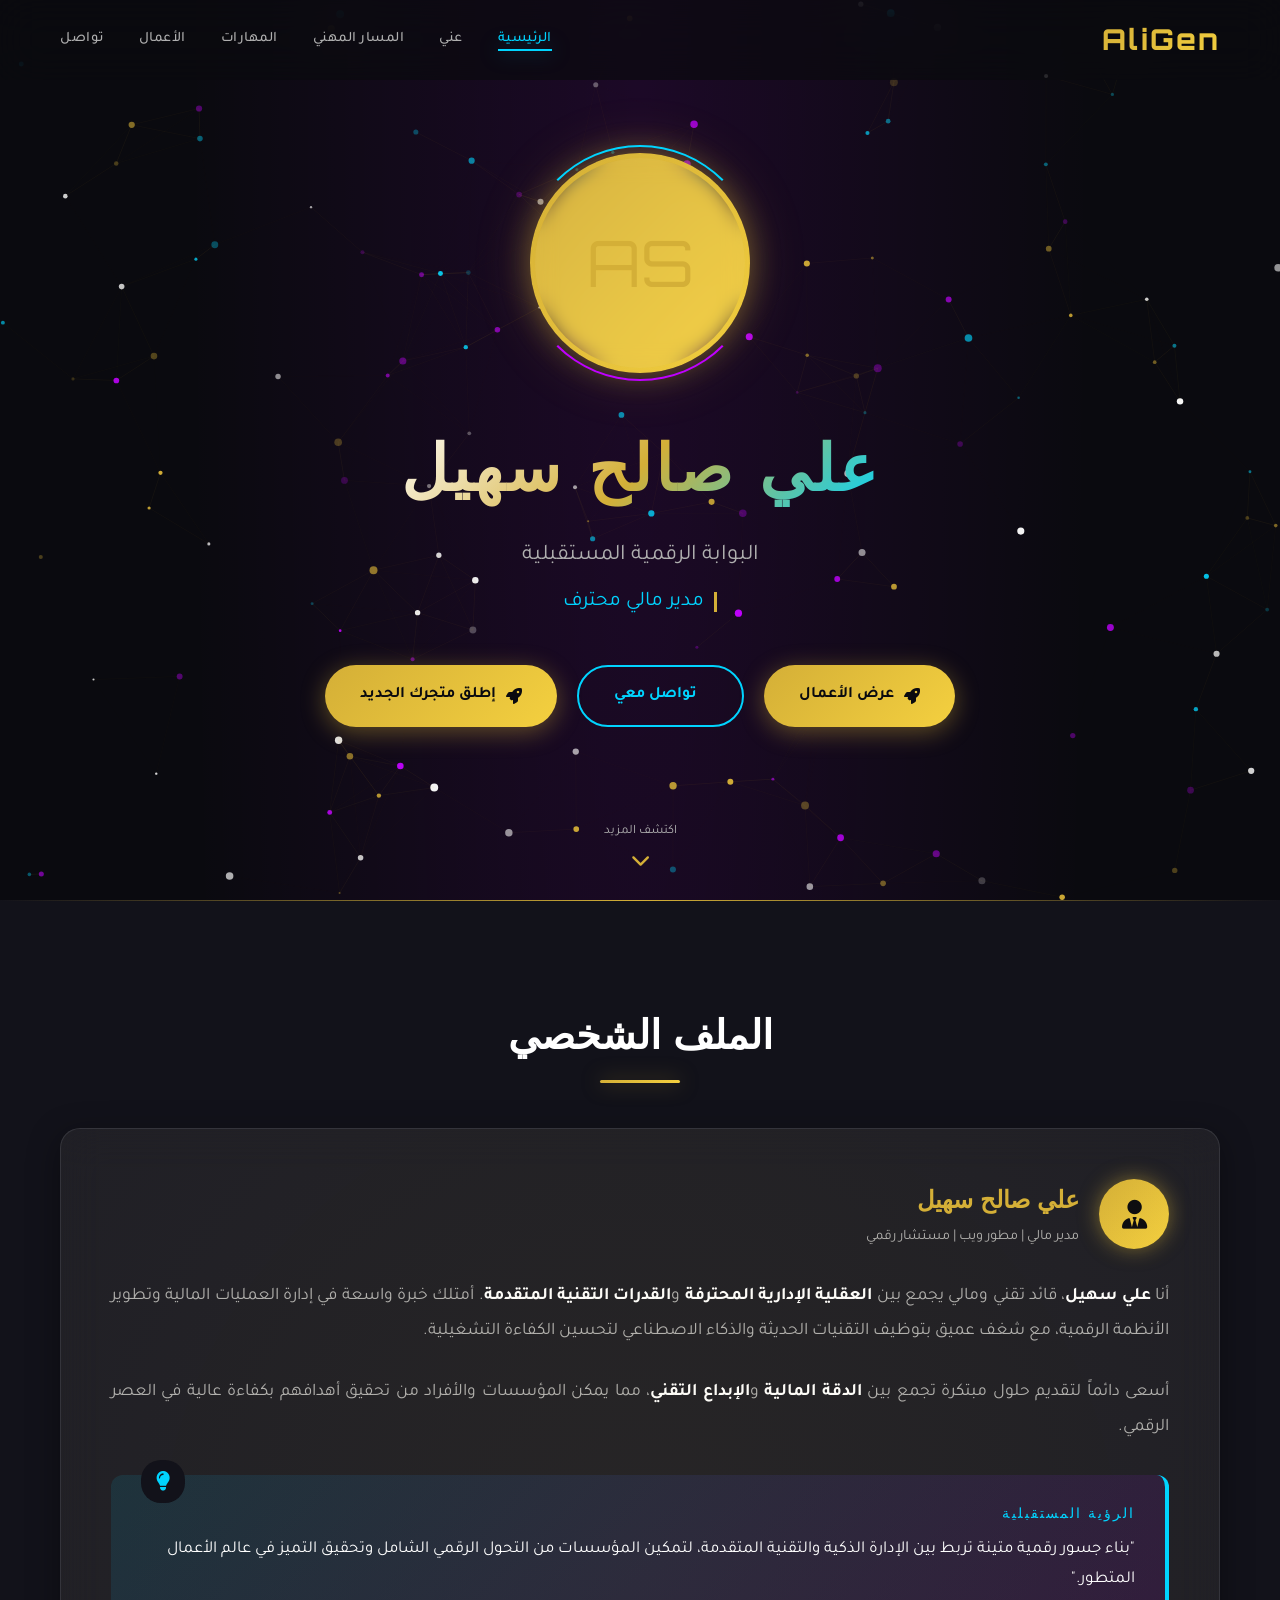
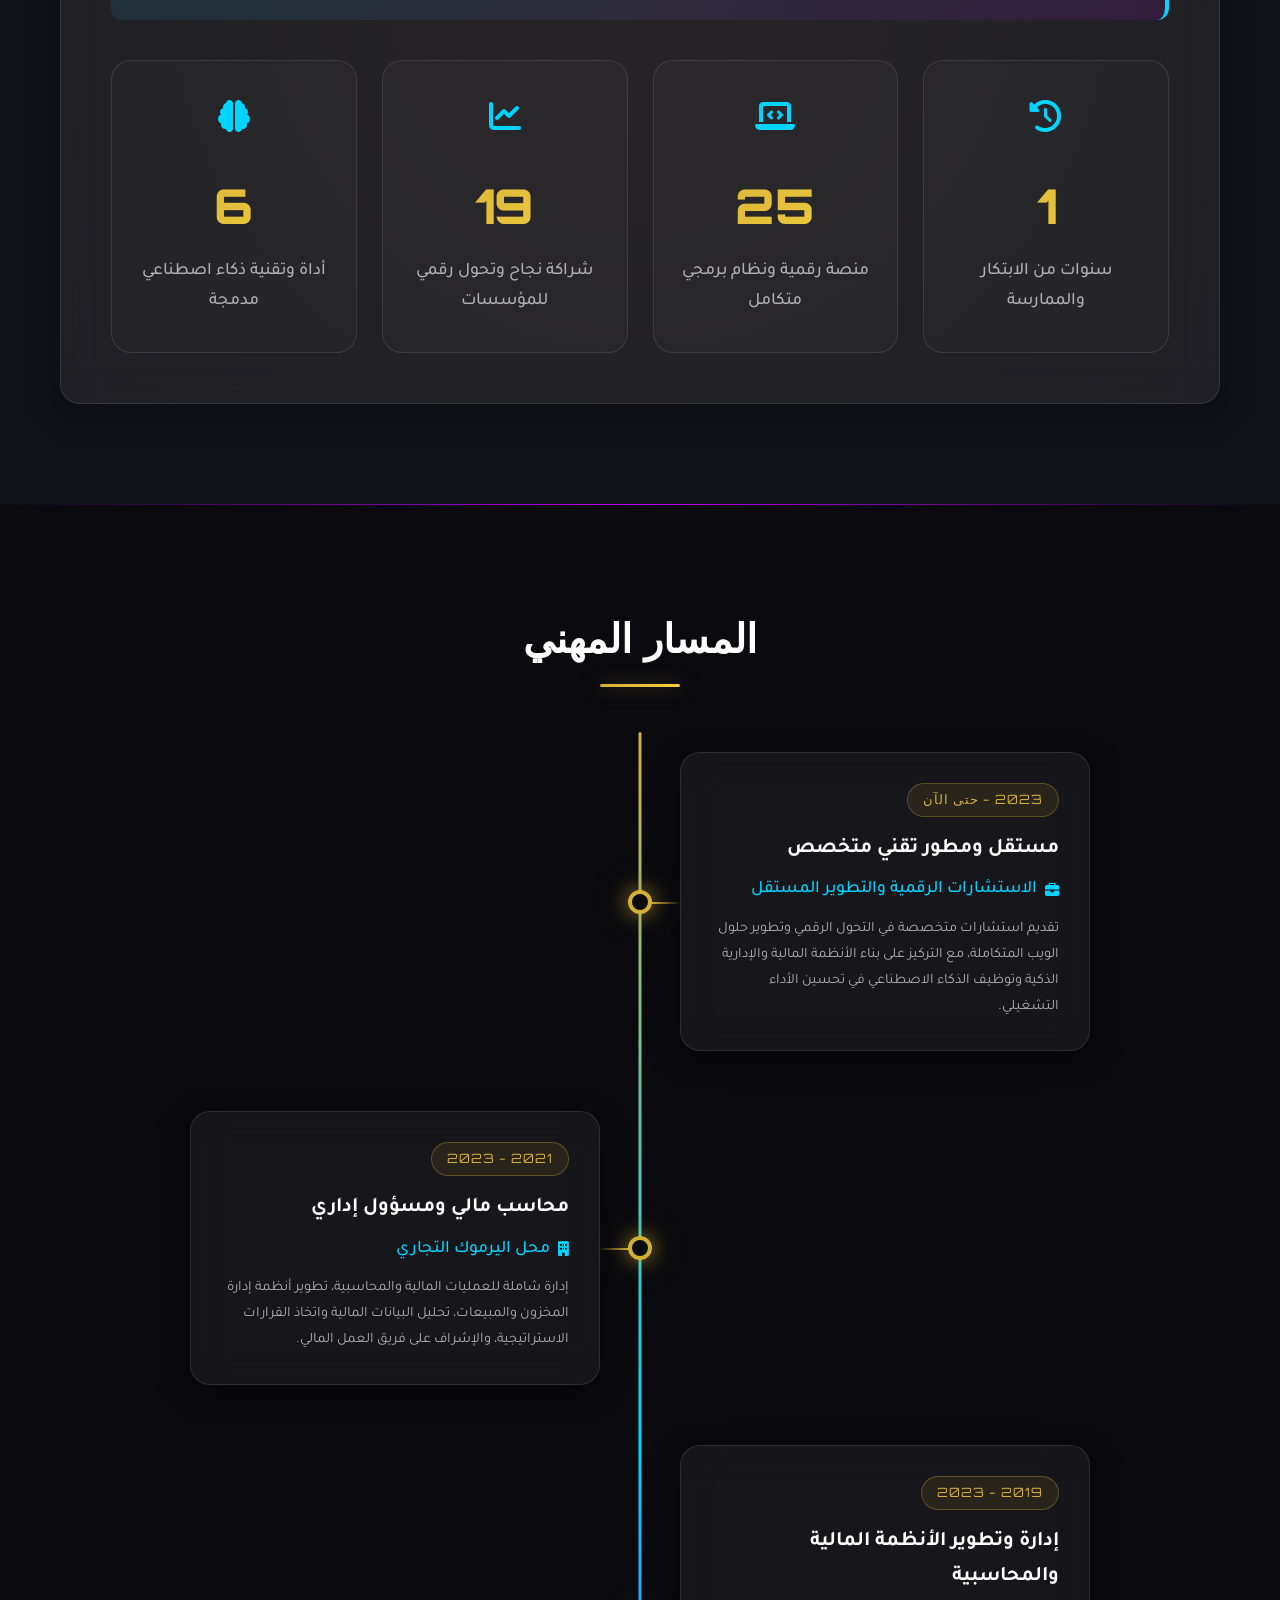
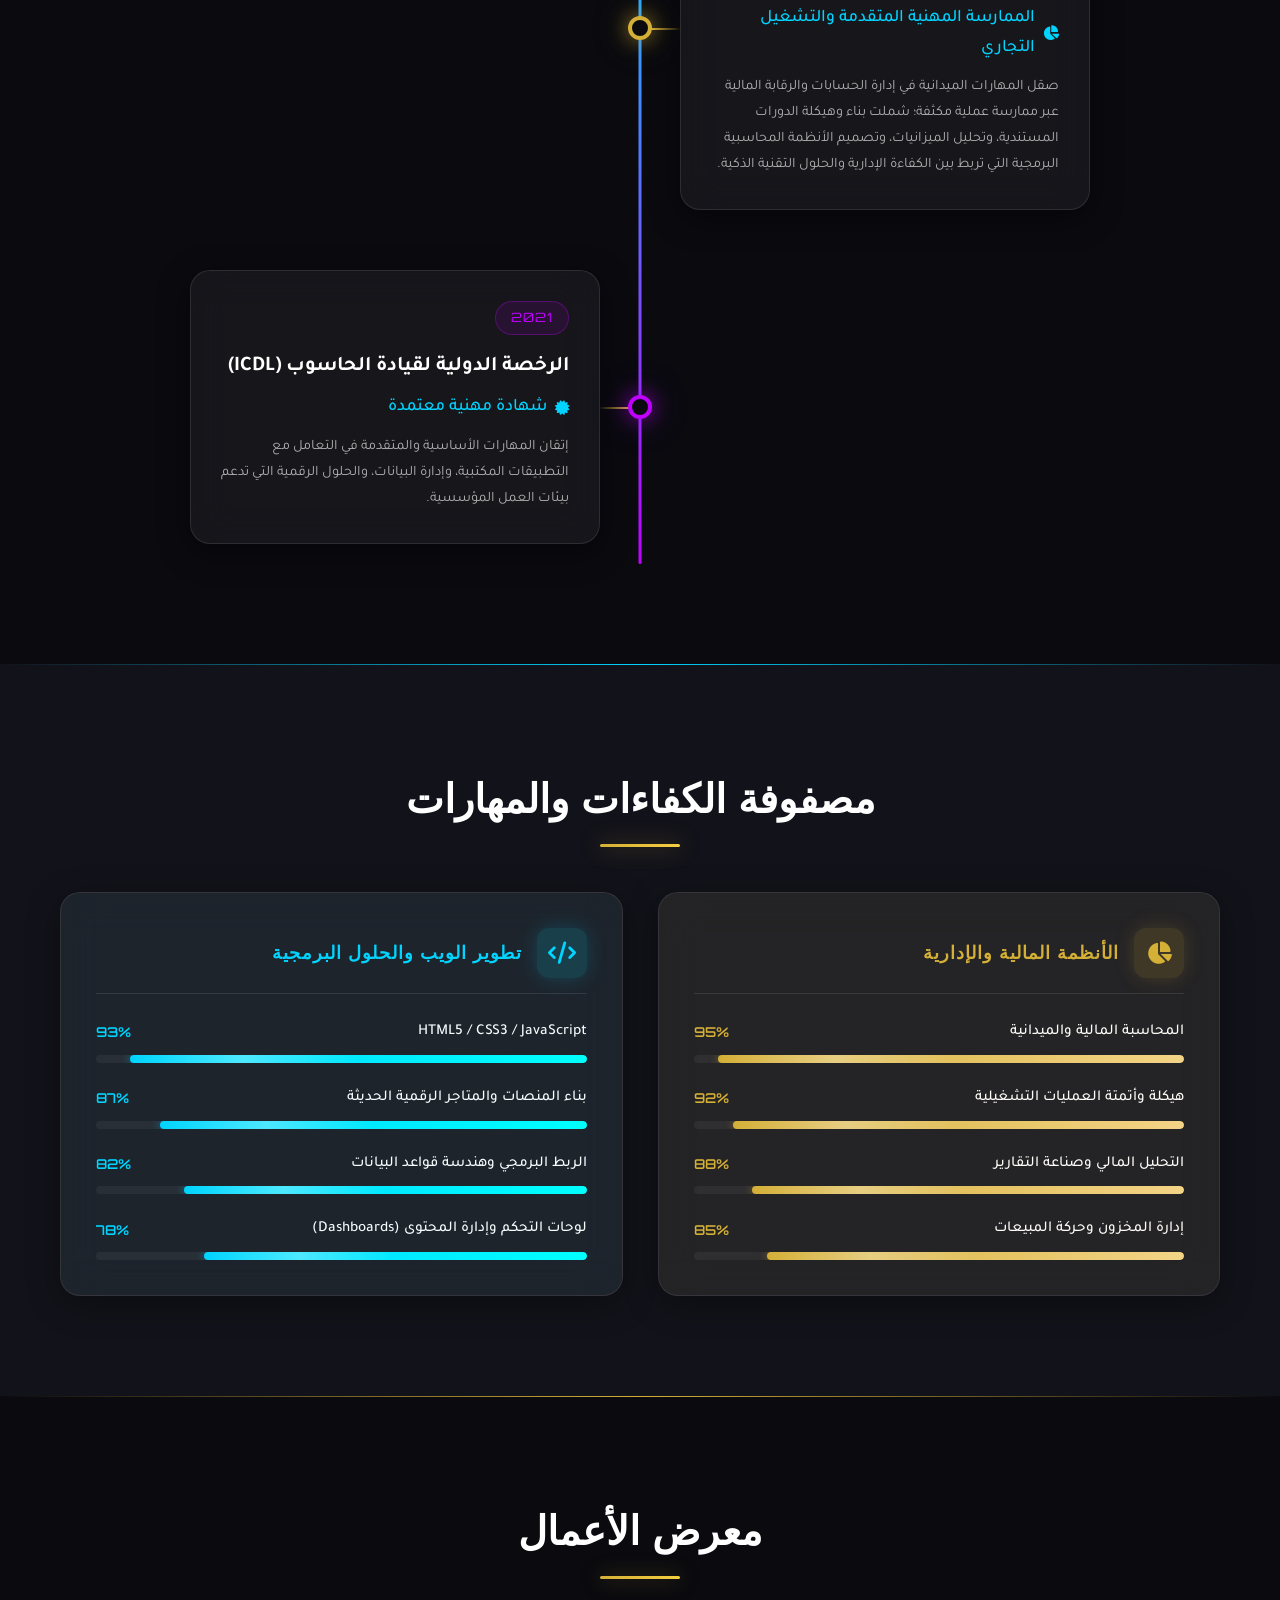
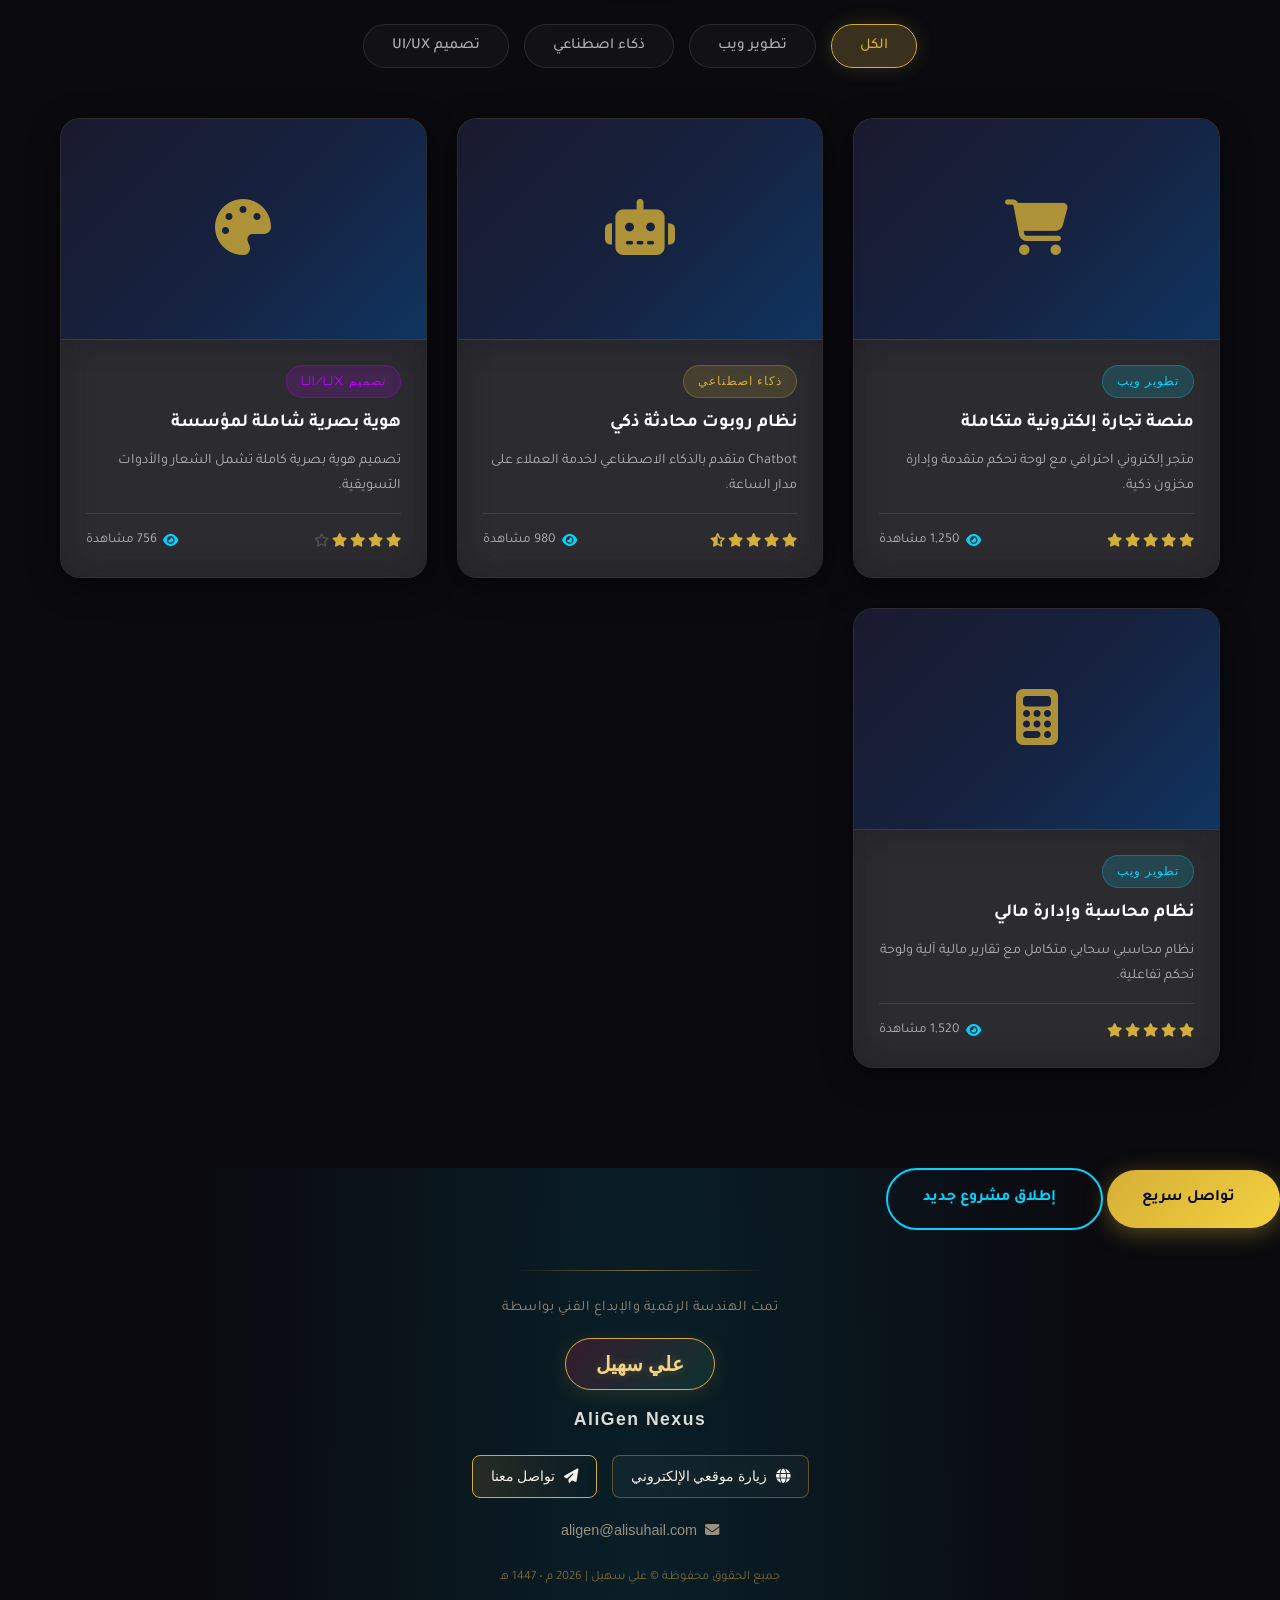
==== commit 1bebb1b5: "تحديث-كل-الملفات" ====
--- a/index.html
+++ b/index.html
@@ -24,13 +24,13 @@
 <meta property="og:url" content="https://alisuhail.com">  
 <meta property="og:title" content="علي سهيل | أصنع ما يتخيله الآخرون">  
 <meta property="og:description" content="حلول رقمية ذكية تبدأ بفكرة وتنتهي بإنجاز">  
-<meta property="og:image" content="https://i.postimg.cc/L58TnsXJ/20260618-035218.png">  
+<meta property="og:image" content="https://i.postimg.cc/TPb3cTpF/ali.jpg">  
 
 <!-- Twitter Card -->  
 <meta name="twitter:card" content="summary_large_image">  
 <meta name="twitter:title" content="علي سهيل | أصنع ما يتخيله الآخرون">  
 <meta name="twitter:description" content="أحول أصعب الأفكار إلى منصات ومتاجر رقمية ناجحة. تطوير ويب، متاجر إلكترونية، وحلول ذكاء اصطناعي تبدأ بفكرة وتنتهي بإنجاز.">  
-<meta name="twitter:image" content="https://i.postimg.cc/hG9jt9Pc/file-000000000bd871fd86e7128f88a6589e.png">
+<meta name="twitter:image" content="https://i.postimg.cc/TPb3cTpF/ali.jpg">
 </head>
 
 <body>
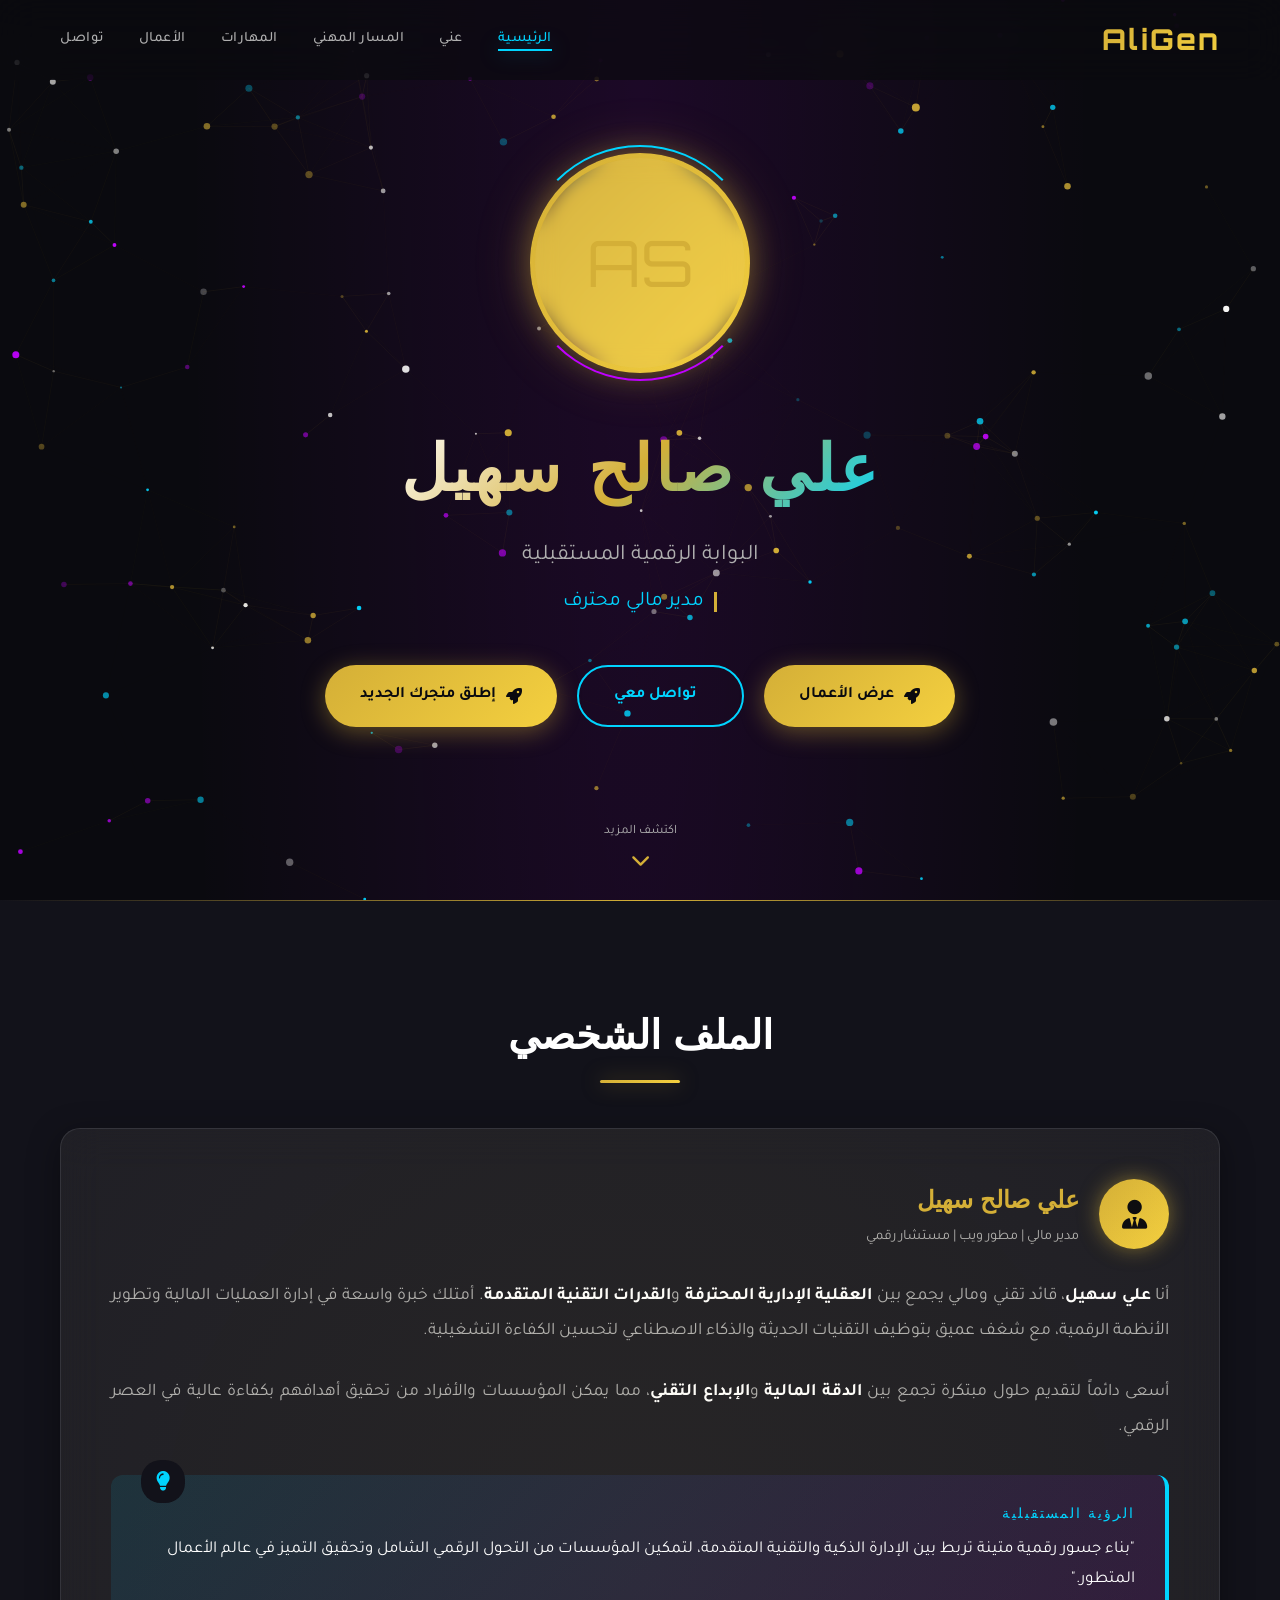
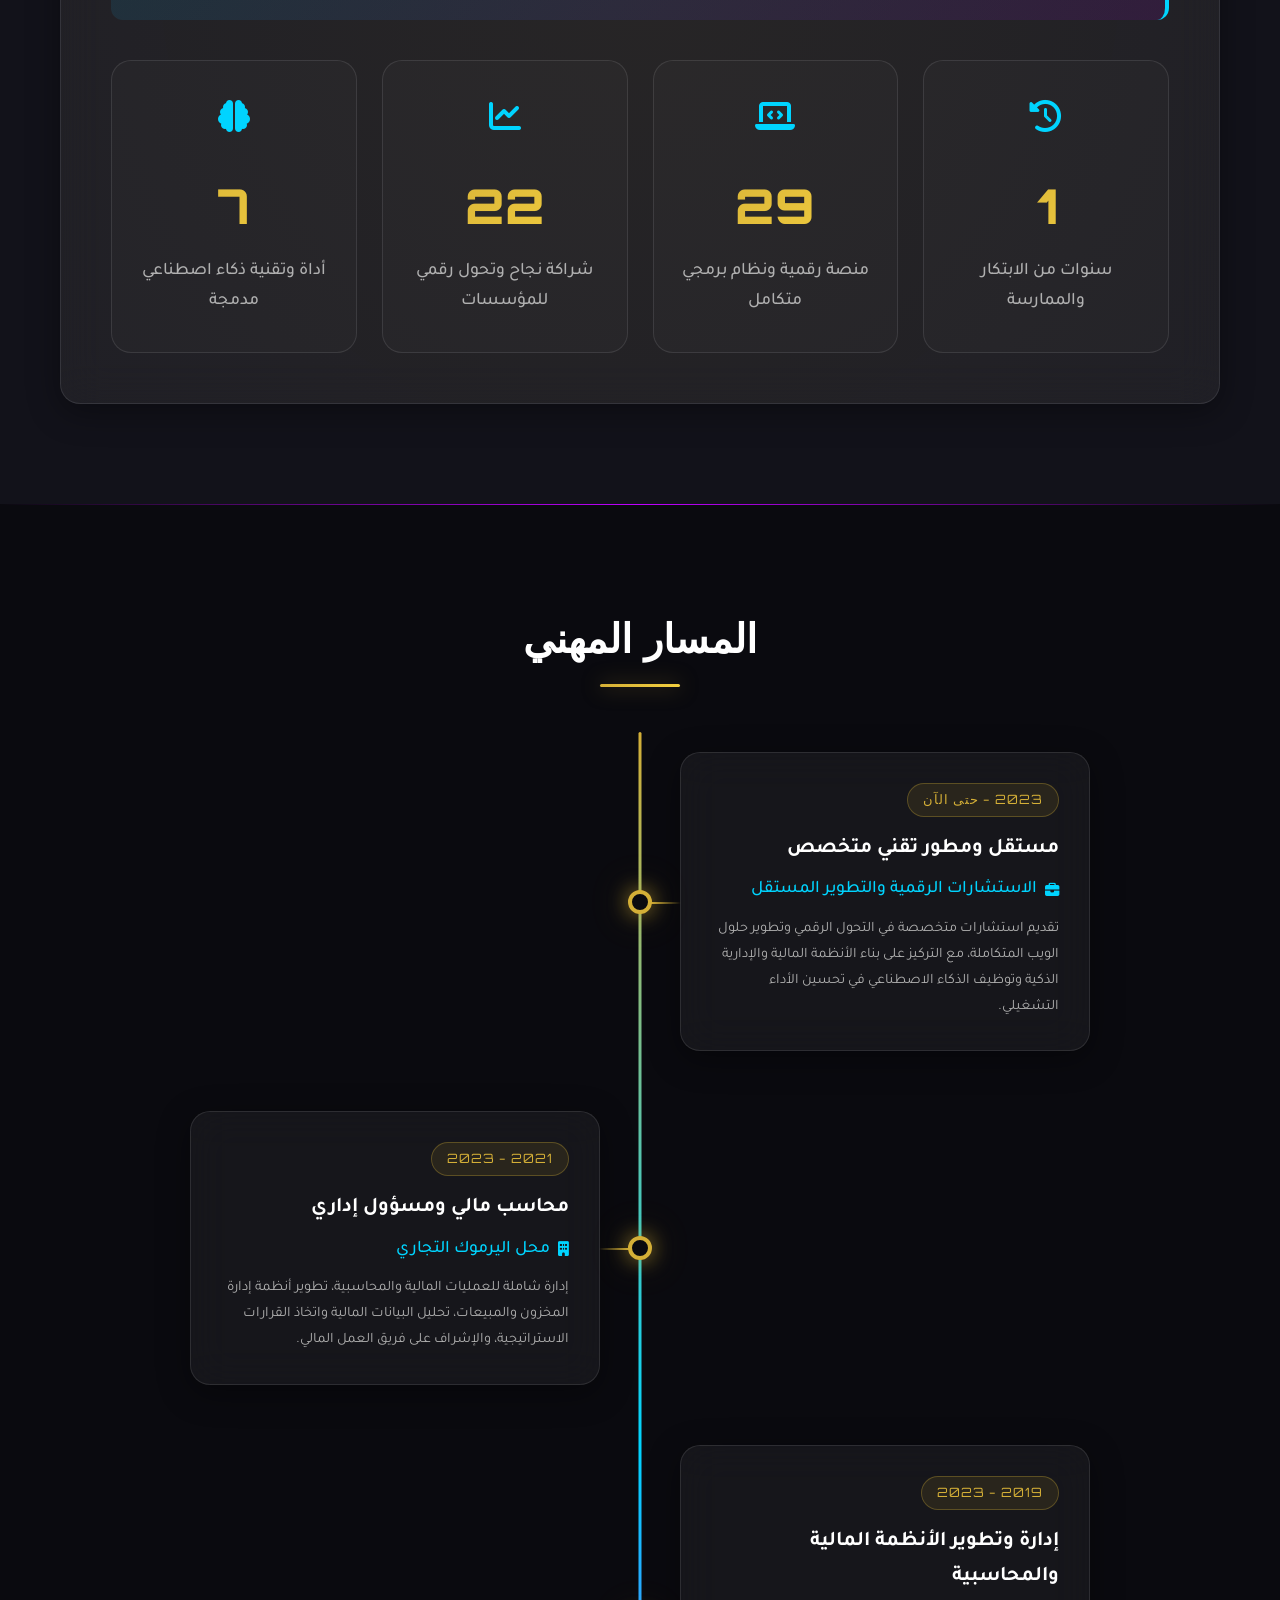
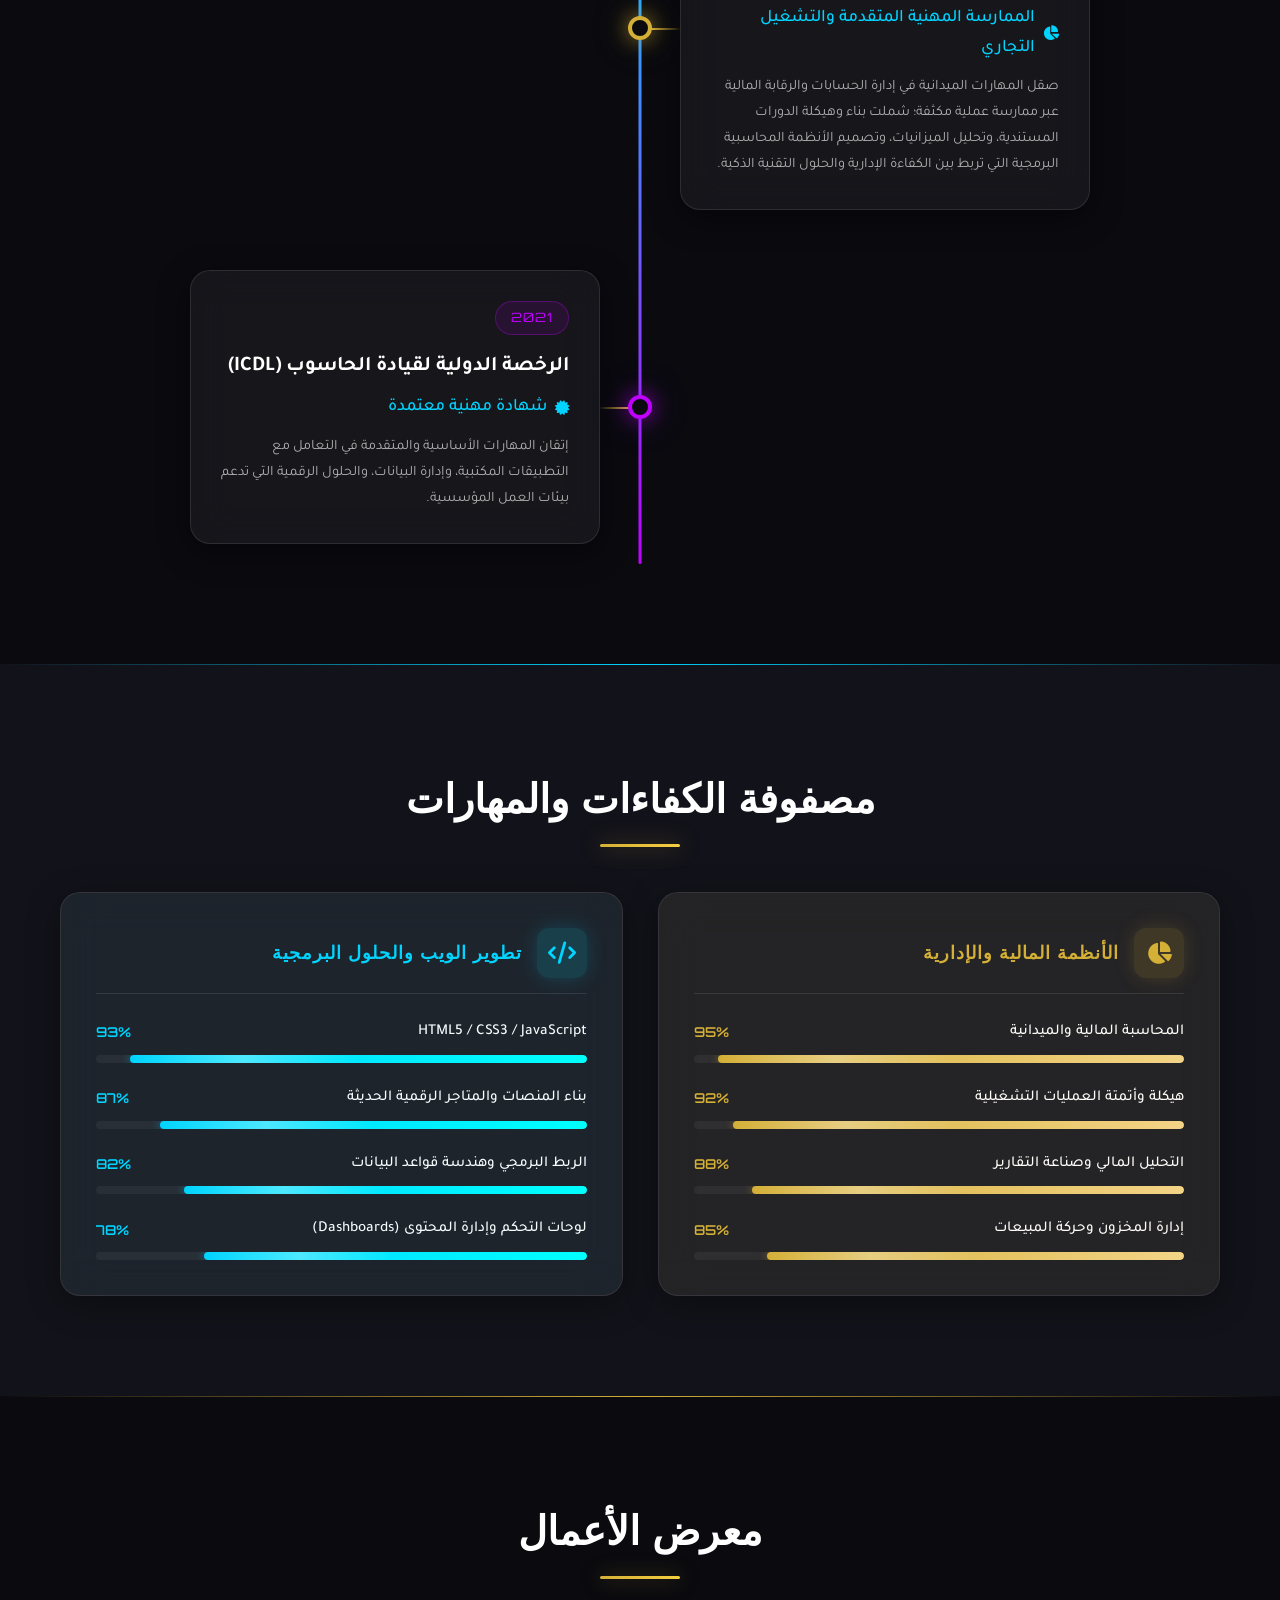
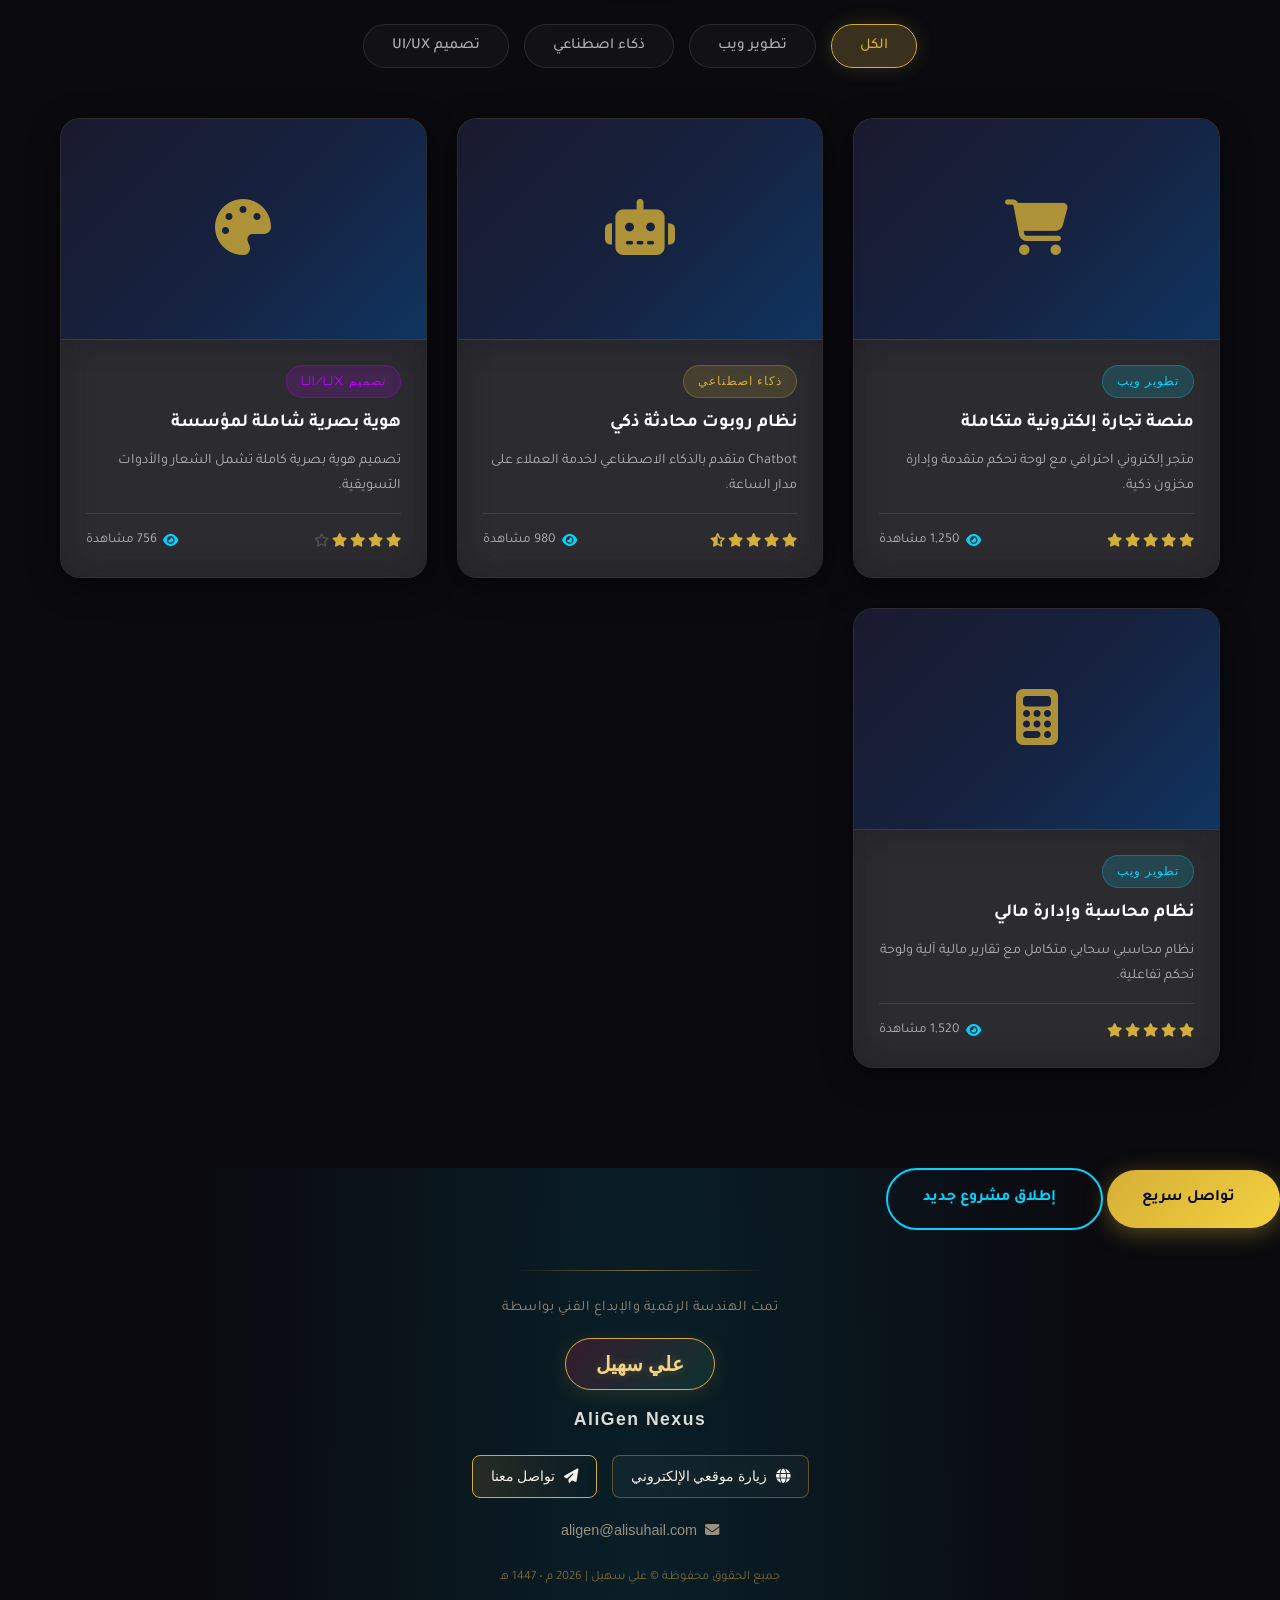
==== commit 7cb16dba: "تحديث-كل-الملفات" ====
--- a/index.html
+++ b/index.html
@@ -24,13 +24,13 @@
 <meta property="og:url" content="https://alisuhail.com">  
 <meta property="og:title" content="علي سهيل | أصنع ما يتخيله الآخرون">  
 <meta property="og:description" content="حلول رقمية ذكية تبدأ بفكرة وتنتهي بإنجاز">  
-<meta property="og:image" content="https://i.postimg.cc/TPb3cTpF/ali.jpg">  
+<meta property="og:image" content="https://alisuhail.com/images/ali.jpg">  
 
 <!-- Twitter Card -->  
 <meta name="twitter:card" content="summary_large_image">  
 <meta name="twitter:title" content="علي سهيل | أصنع ما يتخيله الآخرون">  
 <meta name="twitter:description" content="أحول أصعب الأفكار إلى منصات ومتاجر رقمية ناجحة. تطوير ويب، متاجر إلكترونية، وحلول ذكاء اصطناعي تبدأ بفكرة وتنتهي بإنجاز.">  
-<meta name="twitter:image" content="https://i.postimg.cc/TPb3cTpF/ali.jpg">
+<meta name="twitter:image" content="https://alisuhail.com/images/ali.jpg">
 </head>
 
 <body>
@@ -69,7 +69,7 @@
             <div class="profile-container">
                 <div class="profile-image-wrapper">
                     <div class="profile-image">
-                        <img src="https://i.postimg.cc/hG9jt9Pc/file-000000000bd871fd86e7128f88a6589e.png" 
+                        <img src="images/ali.jpg" 
                              alt="علي صالح سهيل" 
                              style="width:100%;height:100%;object-fit:cover;border-radius:50%;"
                              onerror="this.style.display='none';this.nextElementSibling.style.display='block';">
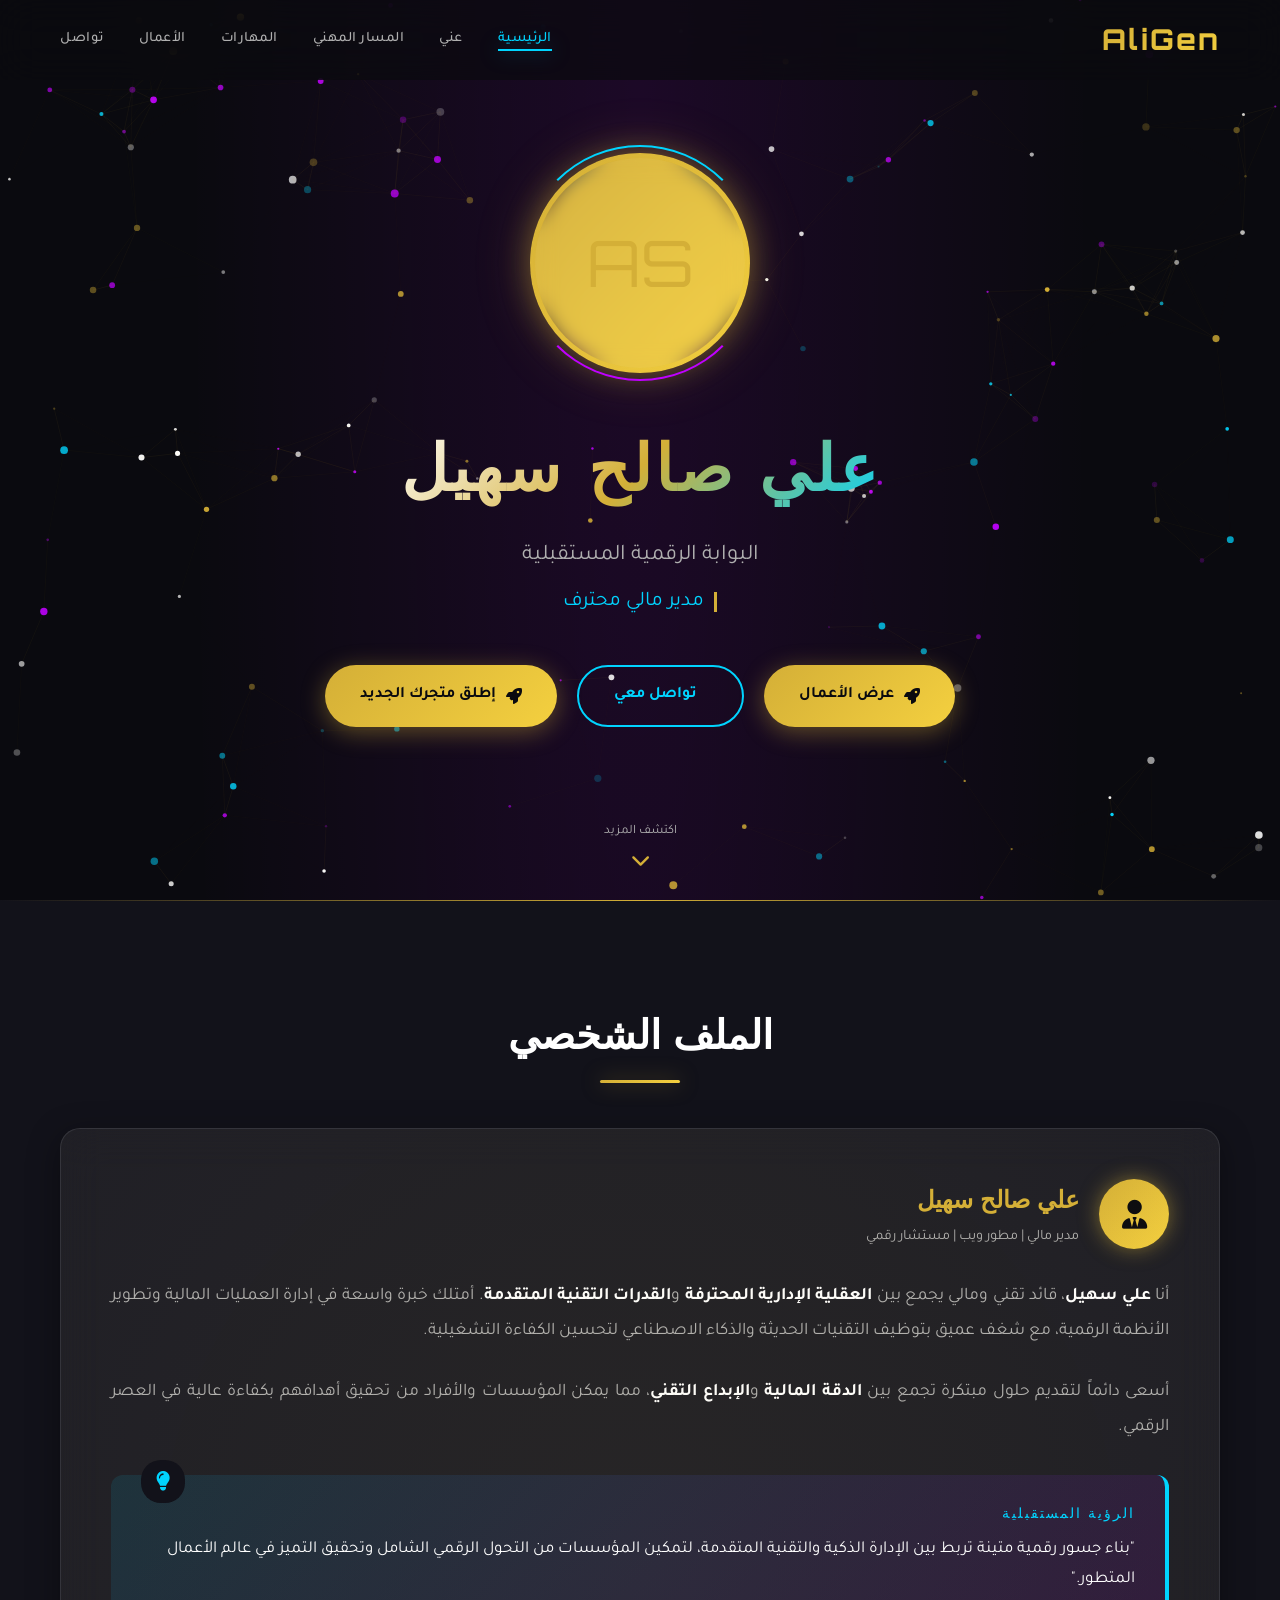
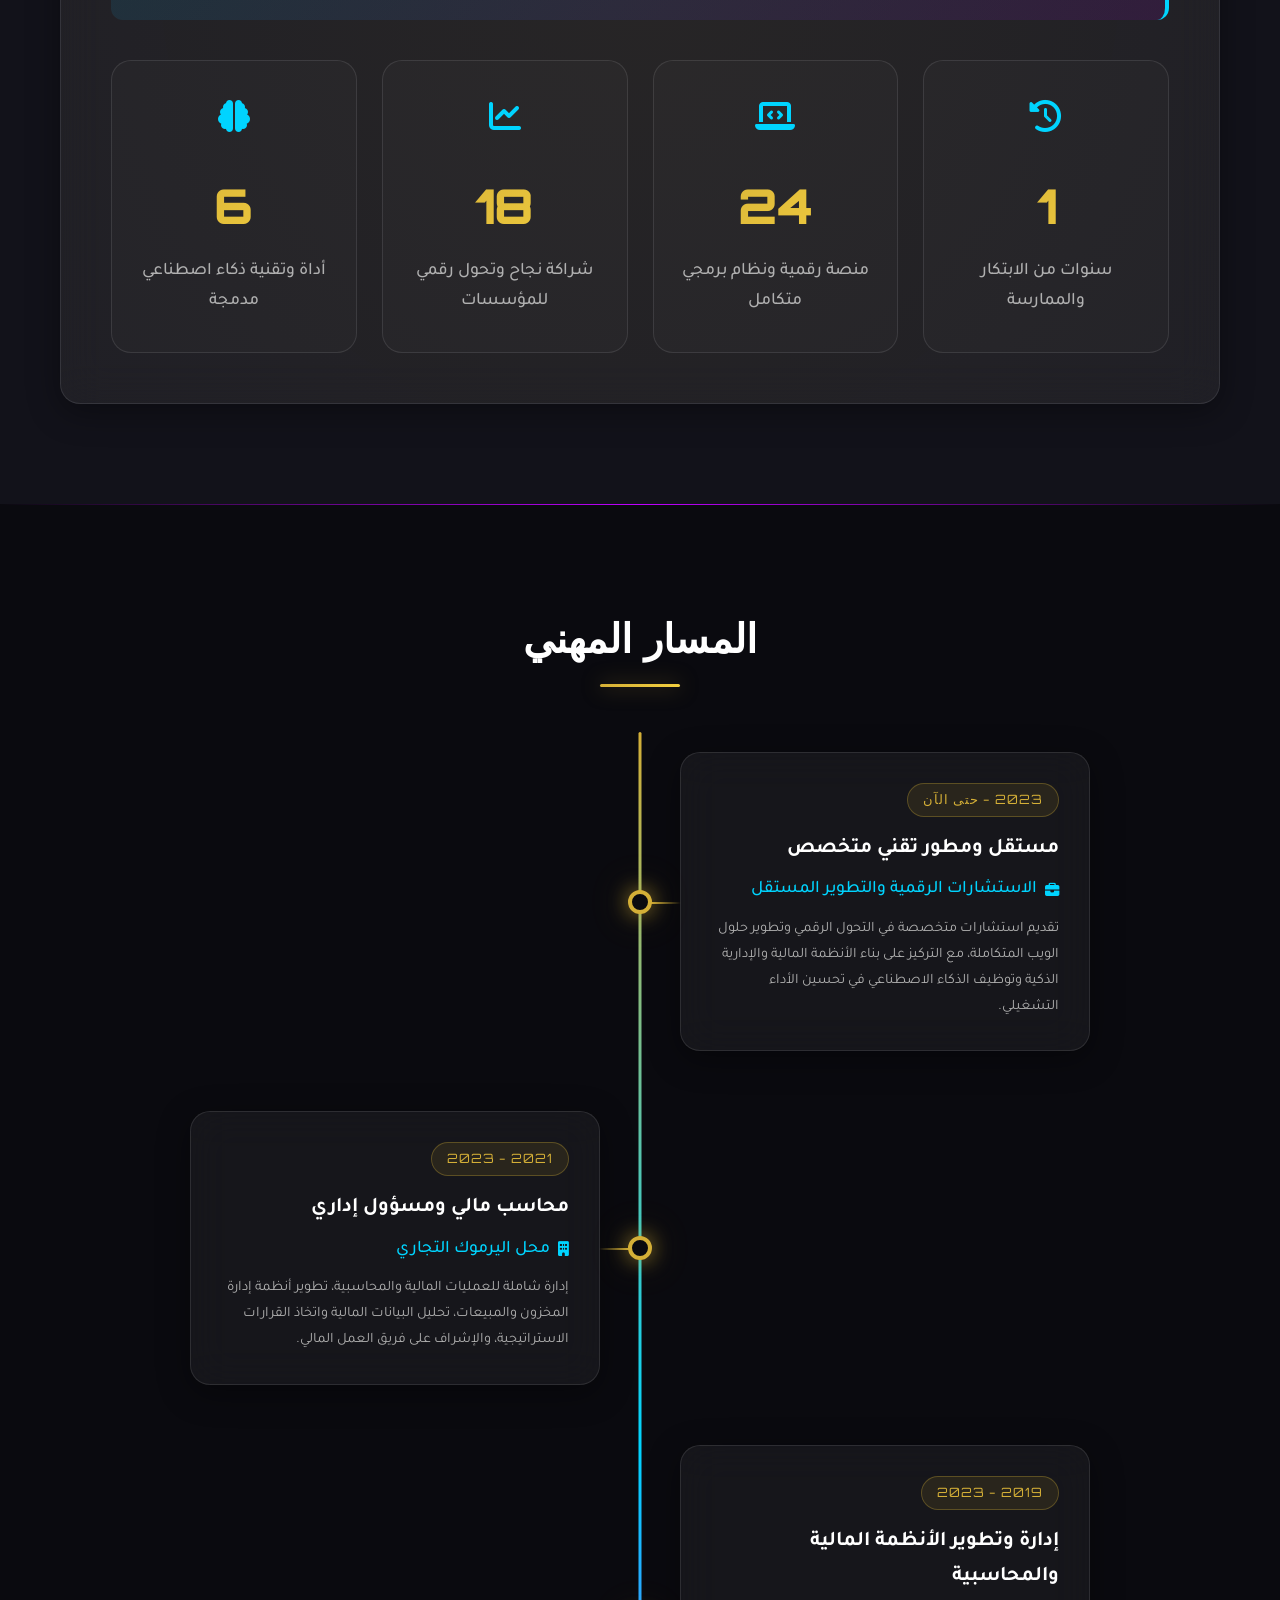
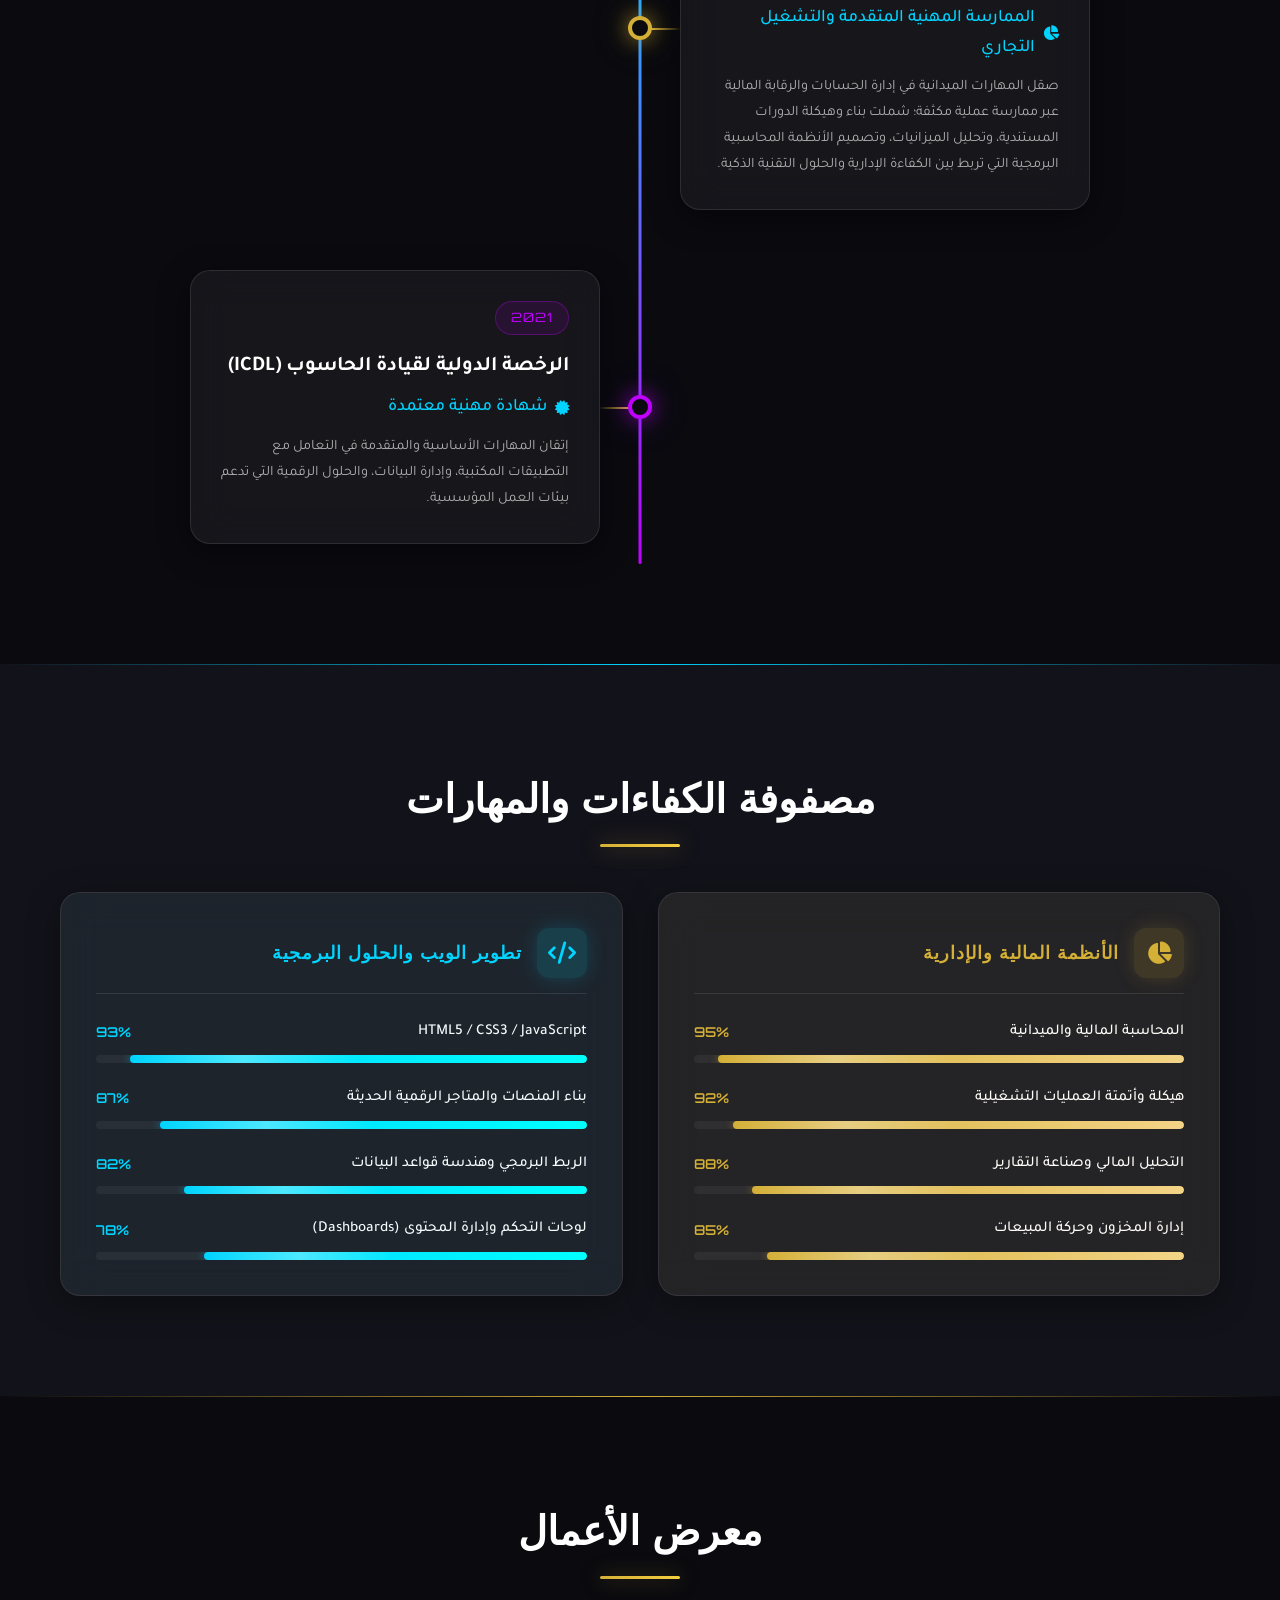
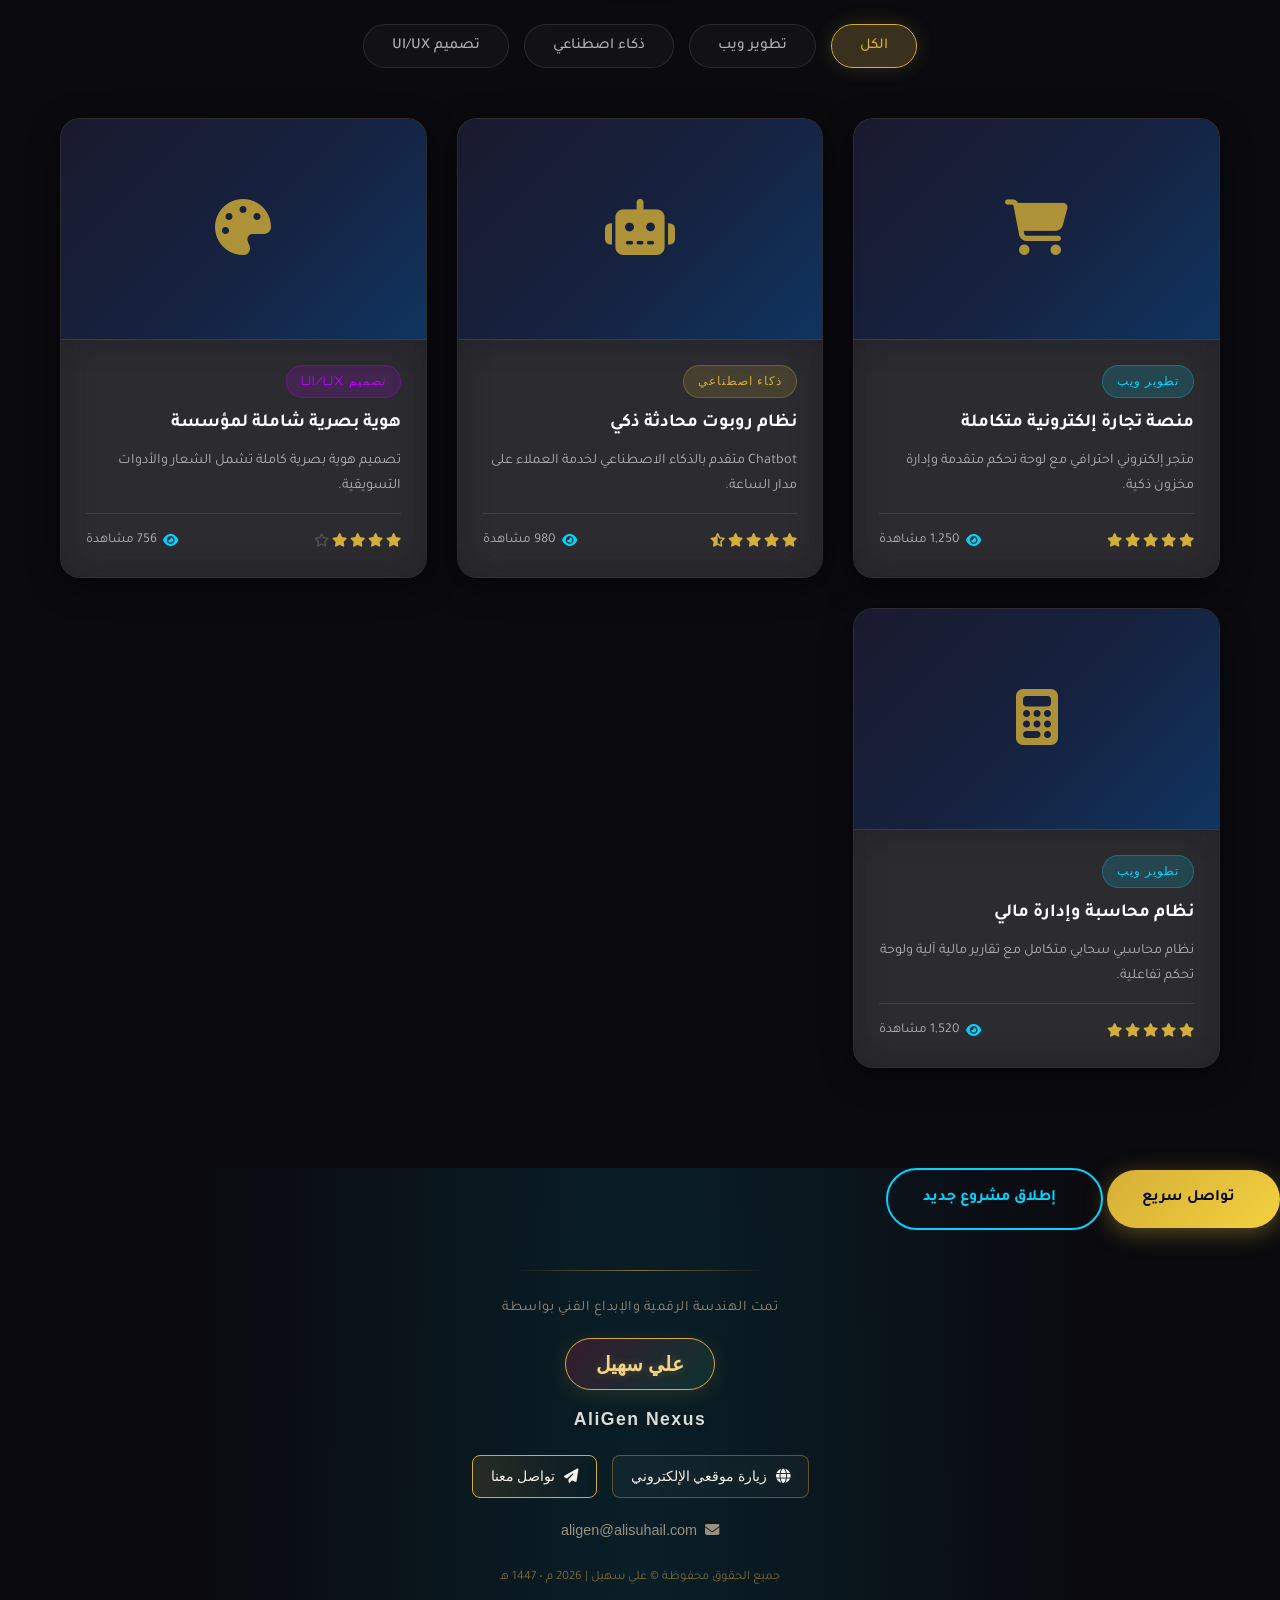
==== commit 8a6d3934: "تحديث-كل-الملفات" ====
--- a/index.html
+++ b/index.html
@@ -24,7 +24,7 @@
 <meta property="og:url" content="https://alisuhail.com">  
 <meta property="og:title" content="علي سهيل | أصنع ما يتخيله الآخرون">  
 <meta property="og:description" content="حلول رقمية ذكية تبدأ بفكرة وتنتهي بإنجاز">  
-<meta property="og:image" content="https://alisuhail.com/images/ali.jpg">  
+<meta property="og:image" content="https://alisuhail.com/images/ali.jpg">
 
 <!-- Twitter Card -->  
 <meta name="twitter:card" content="summary_large_image">  
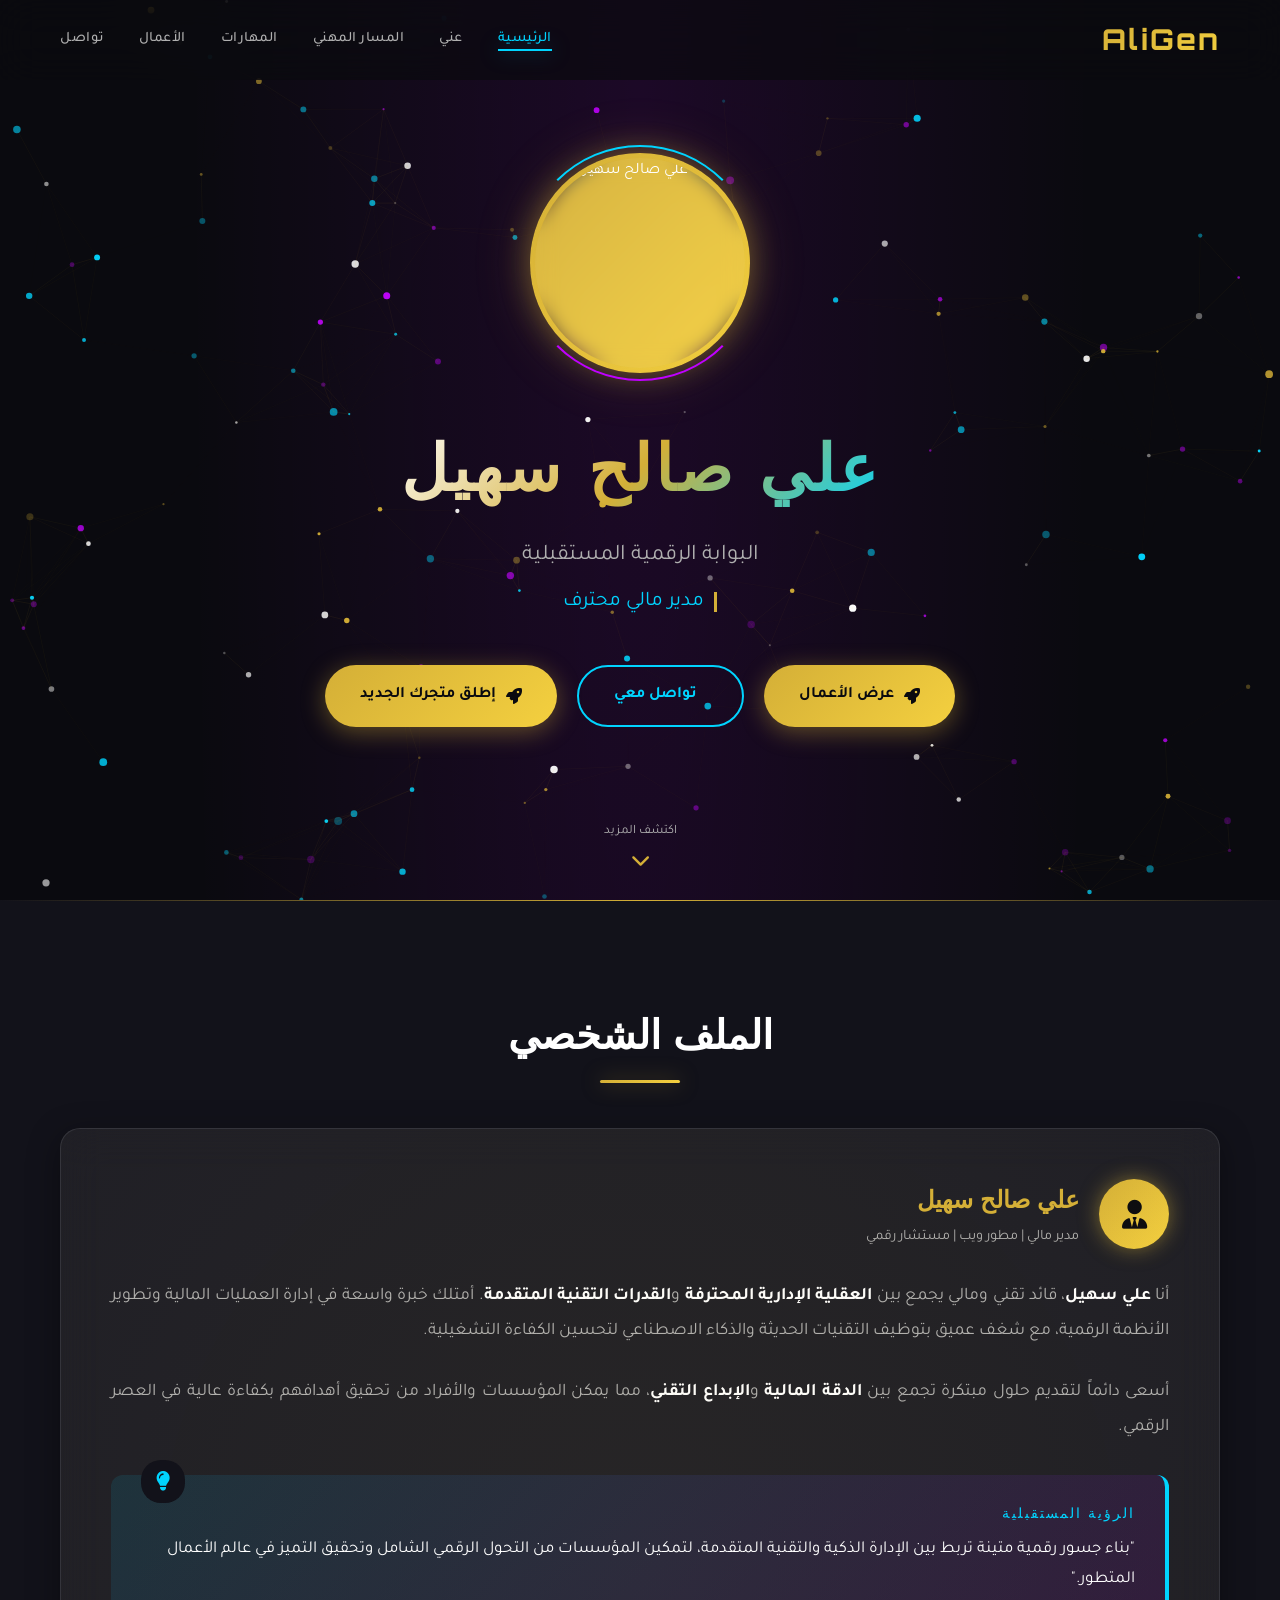
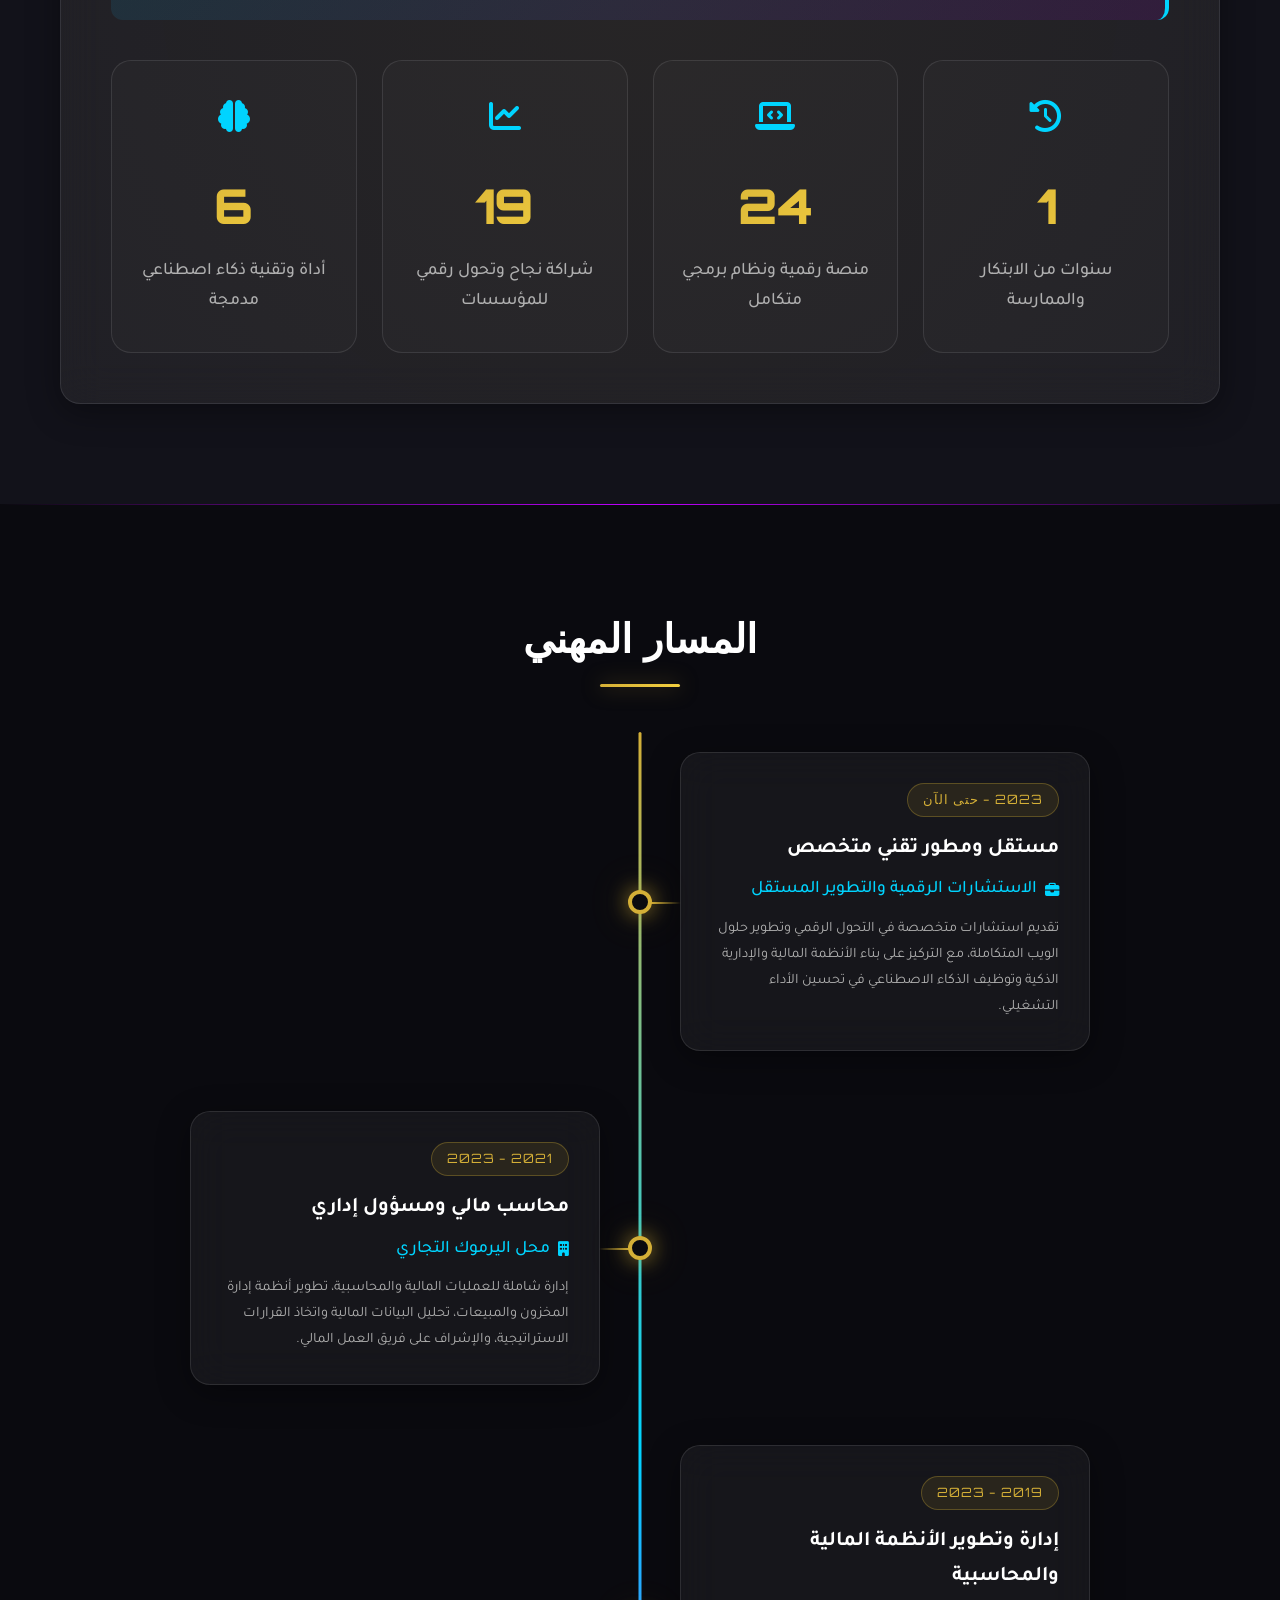
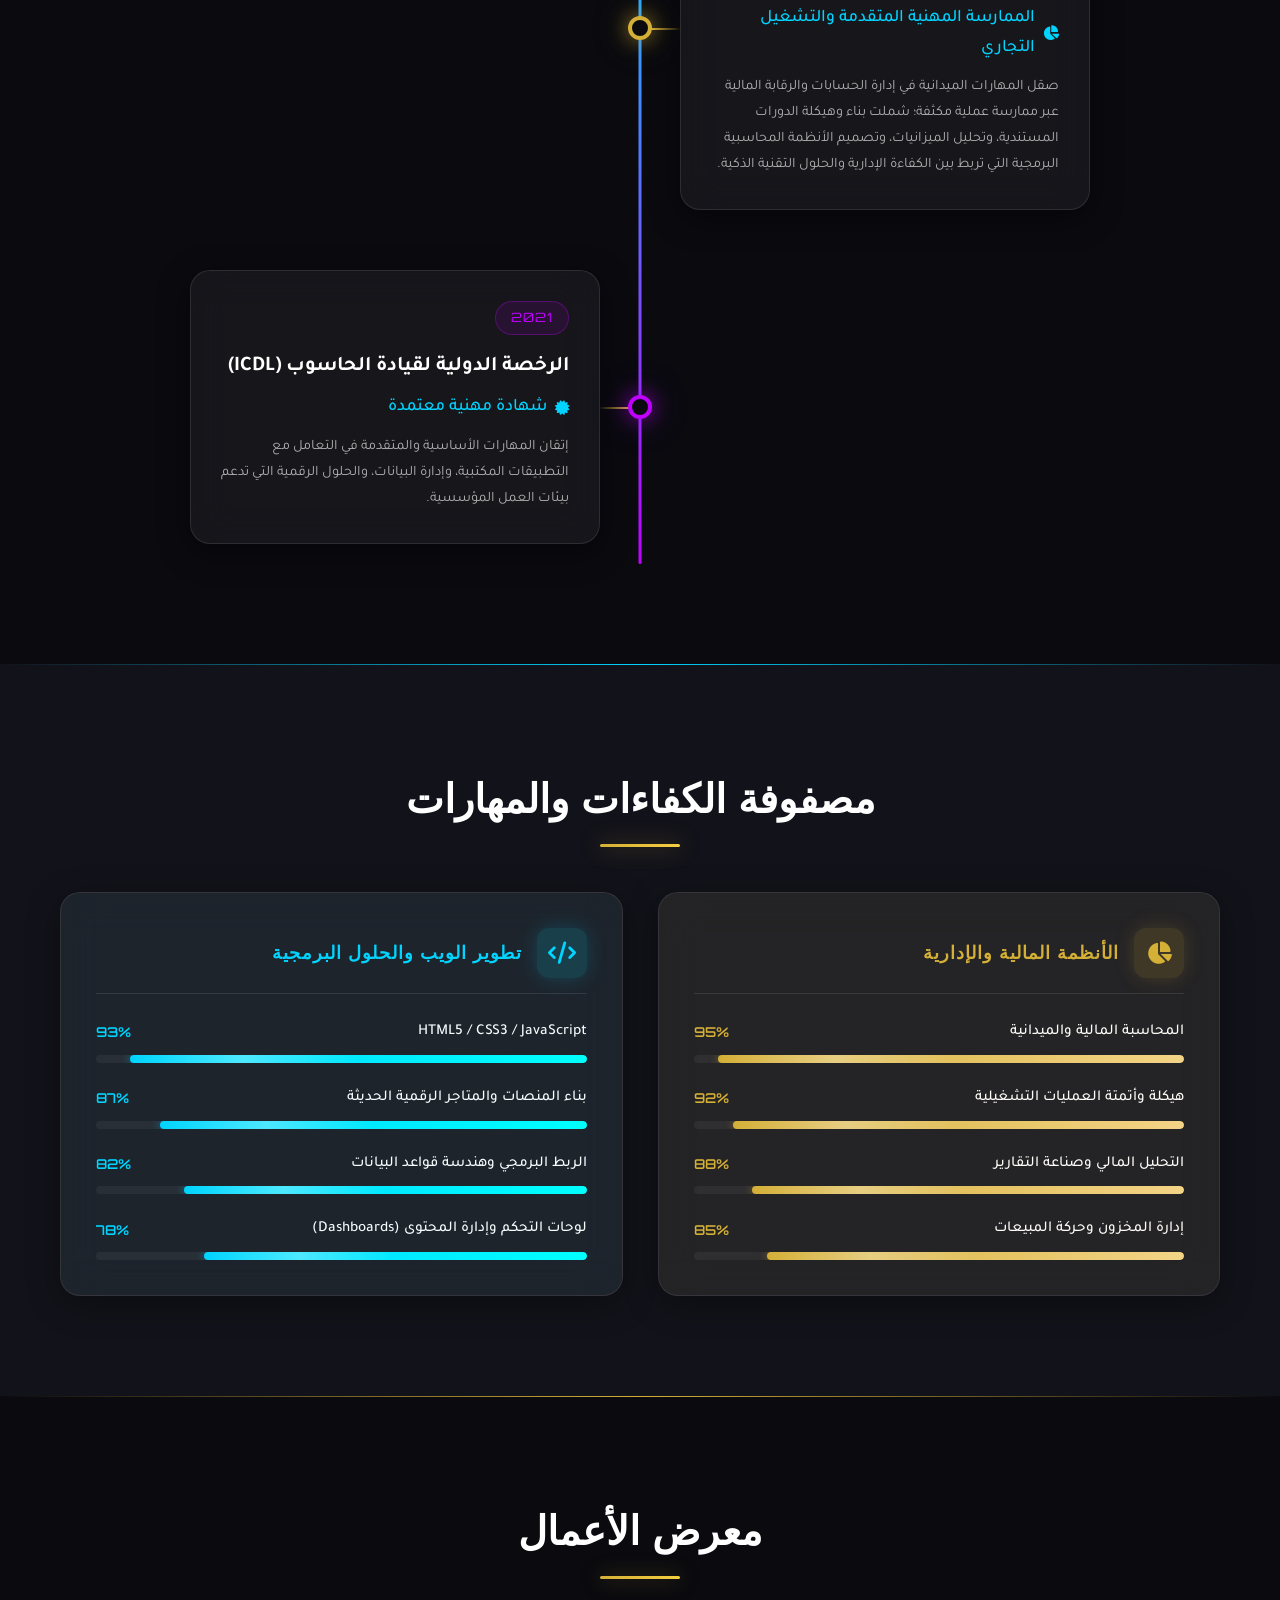
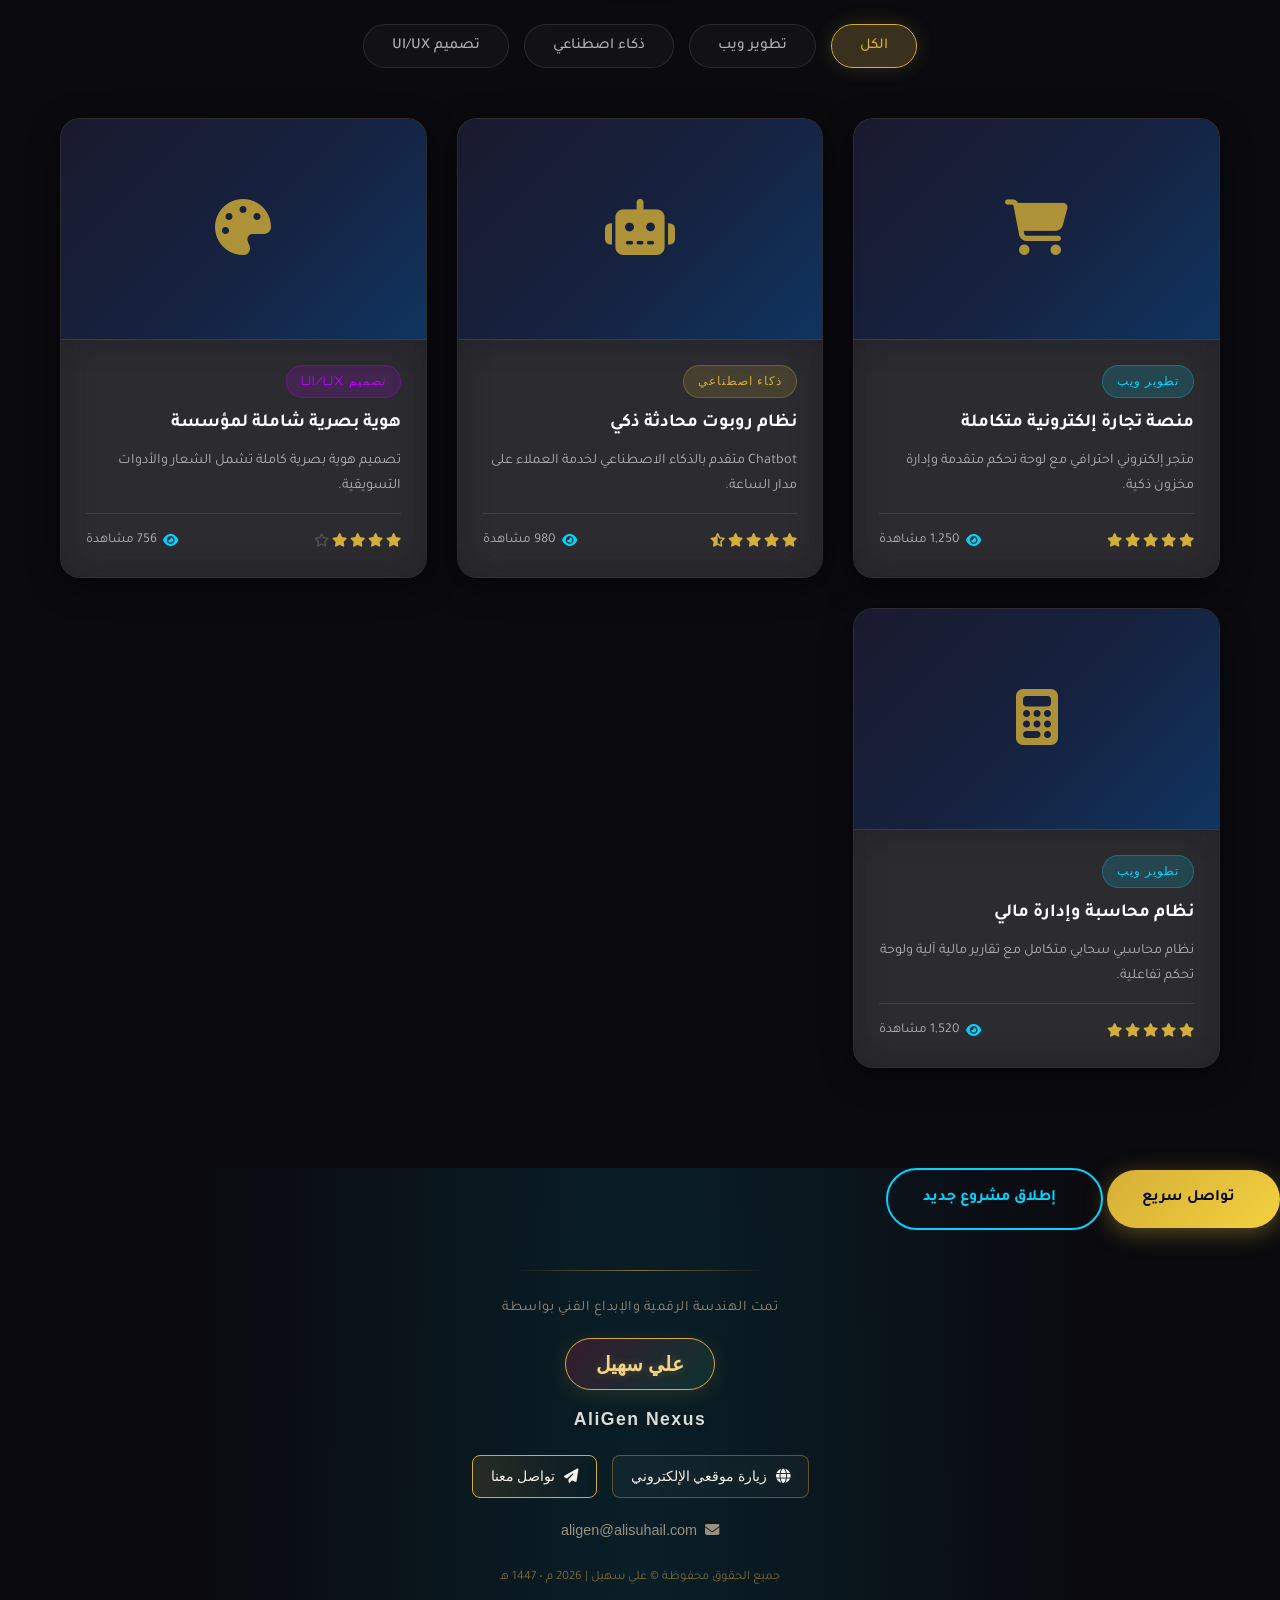
==== commit 92823902: "force add profile picture and HTML update" ====
--- a/index.html
+++ b/index.html
@@ -24,13 +24,13 @@
 <meta property="og:url" content="https://alisuhail.com">  
 <meta property="og:title" content="علي سهيل | أصنع ما يتخيله الآخرون">  
 <meta property="og:description" content="حلول رقمية ذكية تبدأ بفكرة وتنتهي بإنجاز">  
-<meta property="og:image" content="https://alisuhail.com/images/ali.jpg">
+<meta property="og:image" content="https://alisuhail.com/images/ali.jpg" alt="المطور علي سهيل">
 
 <!-- Twitter Card -->  
 <meta name="twitter:card" content="summary_large_image">  
 <meta name="twitter:title" content="علي سهيل | أصنع ما يتخيله الآخرون">  
 <meta name="twitter:description" content="أحول أصعب الأفكار إلى منصات ومتاجر رقمية ناجحة. تطوير ويب، متاجر إلكترونية، وحلول ذكاء اصطناعي تبدأ بفكرة وتنتهي بإنجاز.">  
-<meta name="twitter:image" content="https://alisuhail.com/images/ali.jpg">
+<meta name="twitter:image" content="https://alisuhail.com/images/ali.jpg" alt="المطور علي سهيل">
 </head>
 
 <body>
@@ -71,9 +71,8 @@
                     <div class="profile-image">
                         <img src="images/ali.jpg" 
                              alt="علي صالح سهيل" 
-                             style="width:100%;height:100%;object-fit:cover;border-radius:50%;"
-                             onerror="this.style.display='none';this.nextElementSibling.style.display='block';">
-                        <span class="profile-fallback">AS</span>
+                             style="width:100%;height:100%;object-fit:cover;border-radius:50%;">
+                              
                     </div>
                 </div>
             </div>
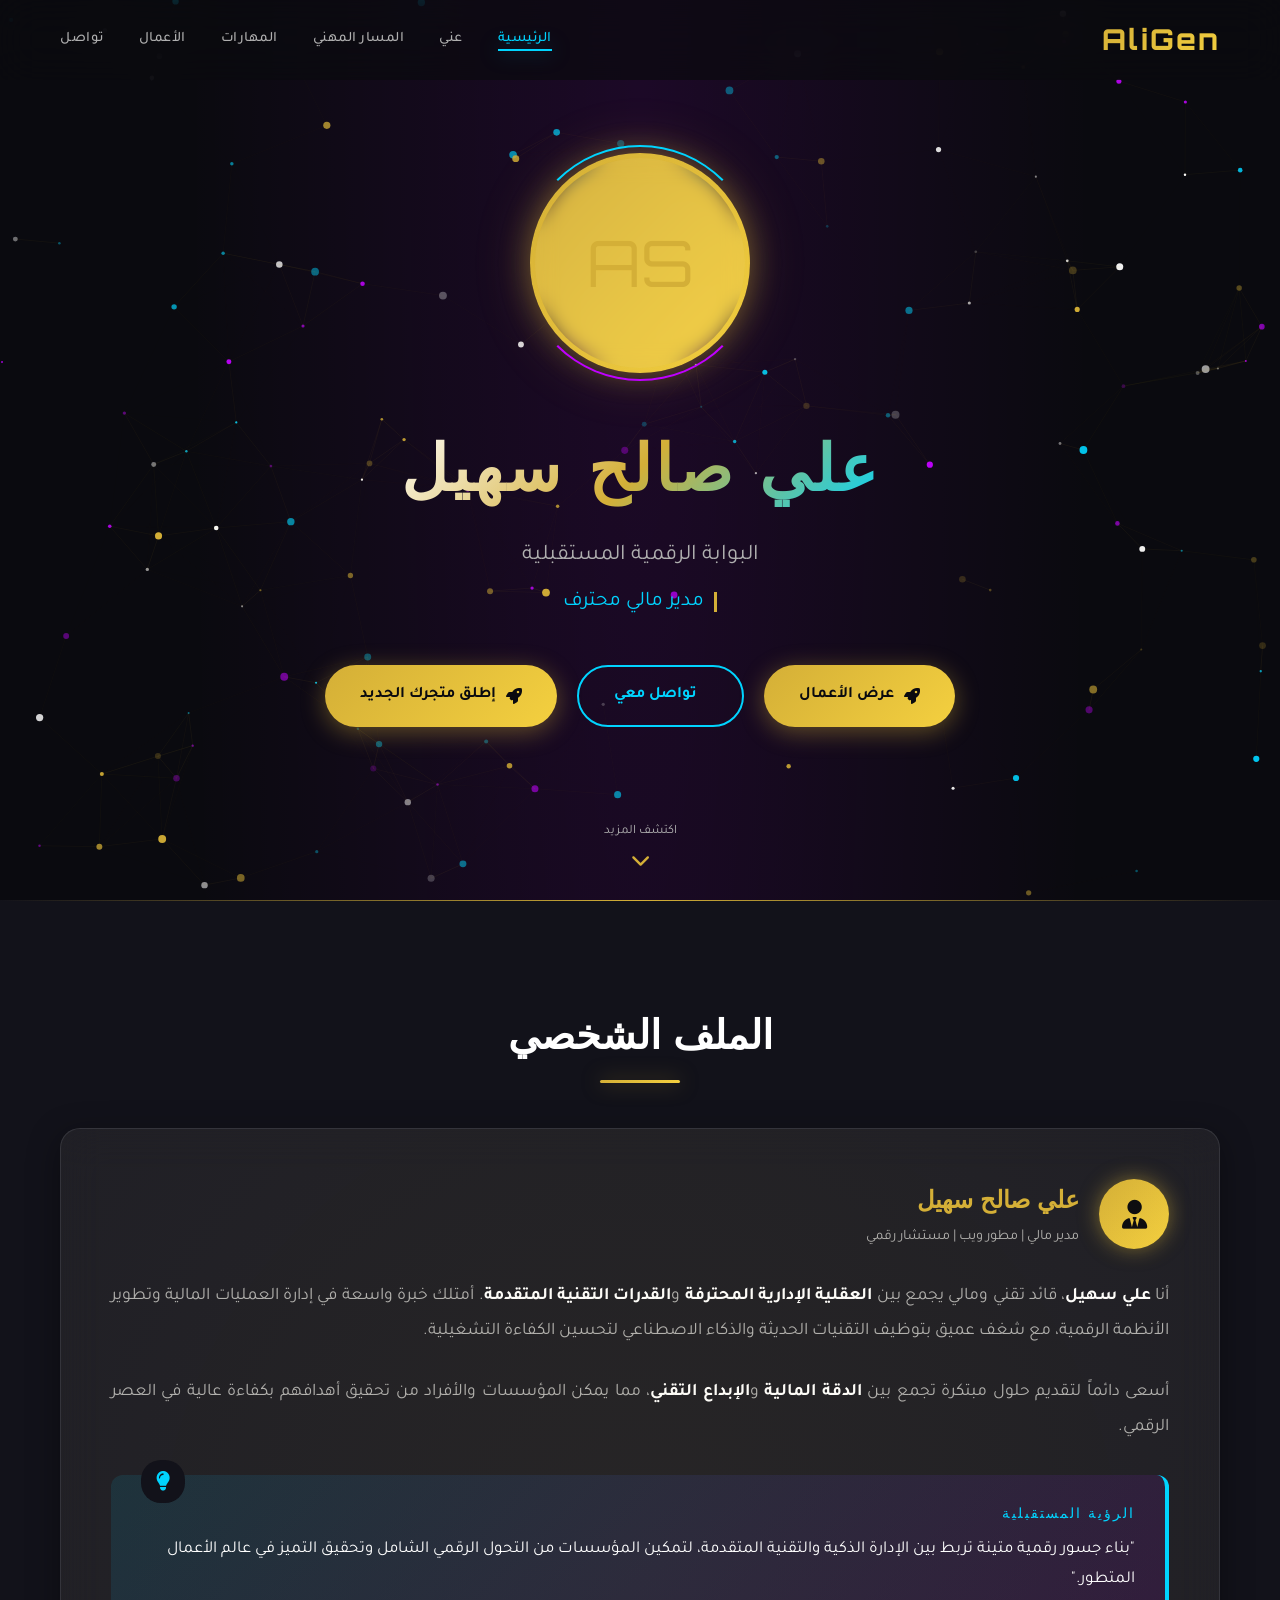
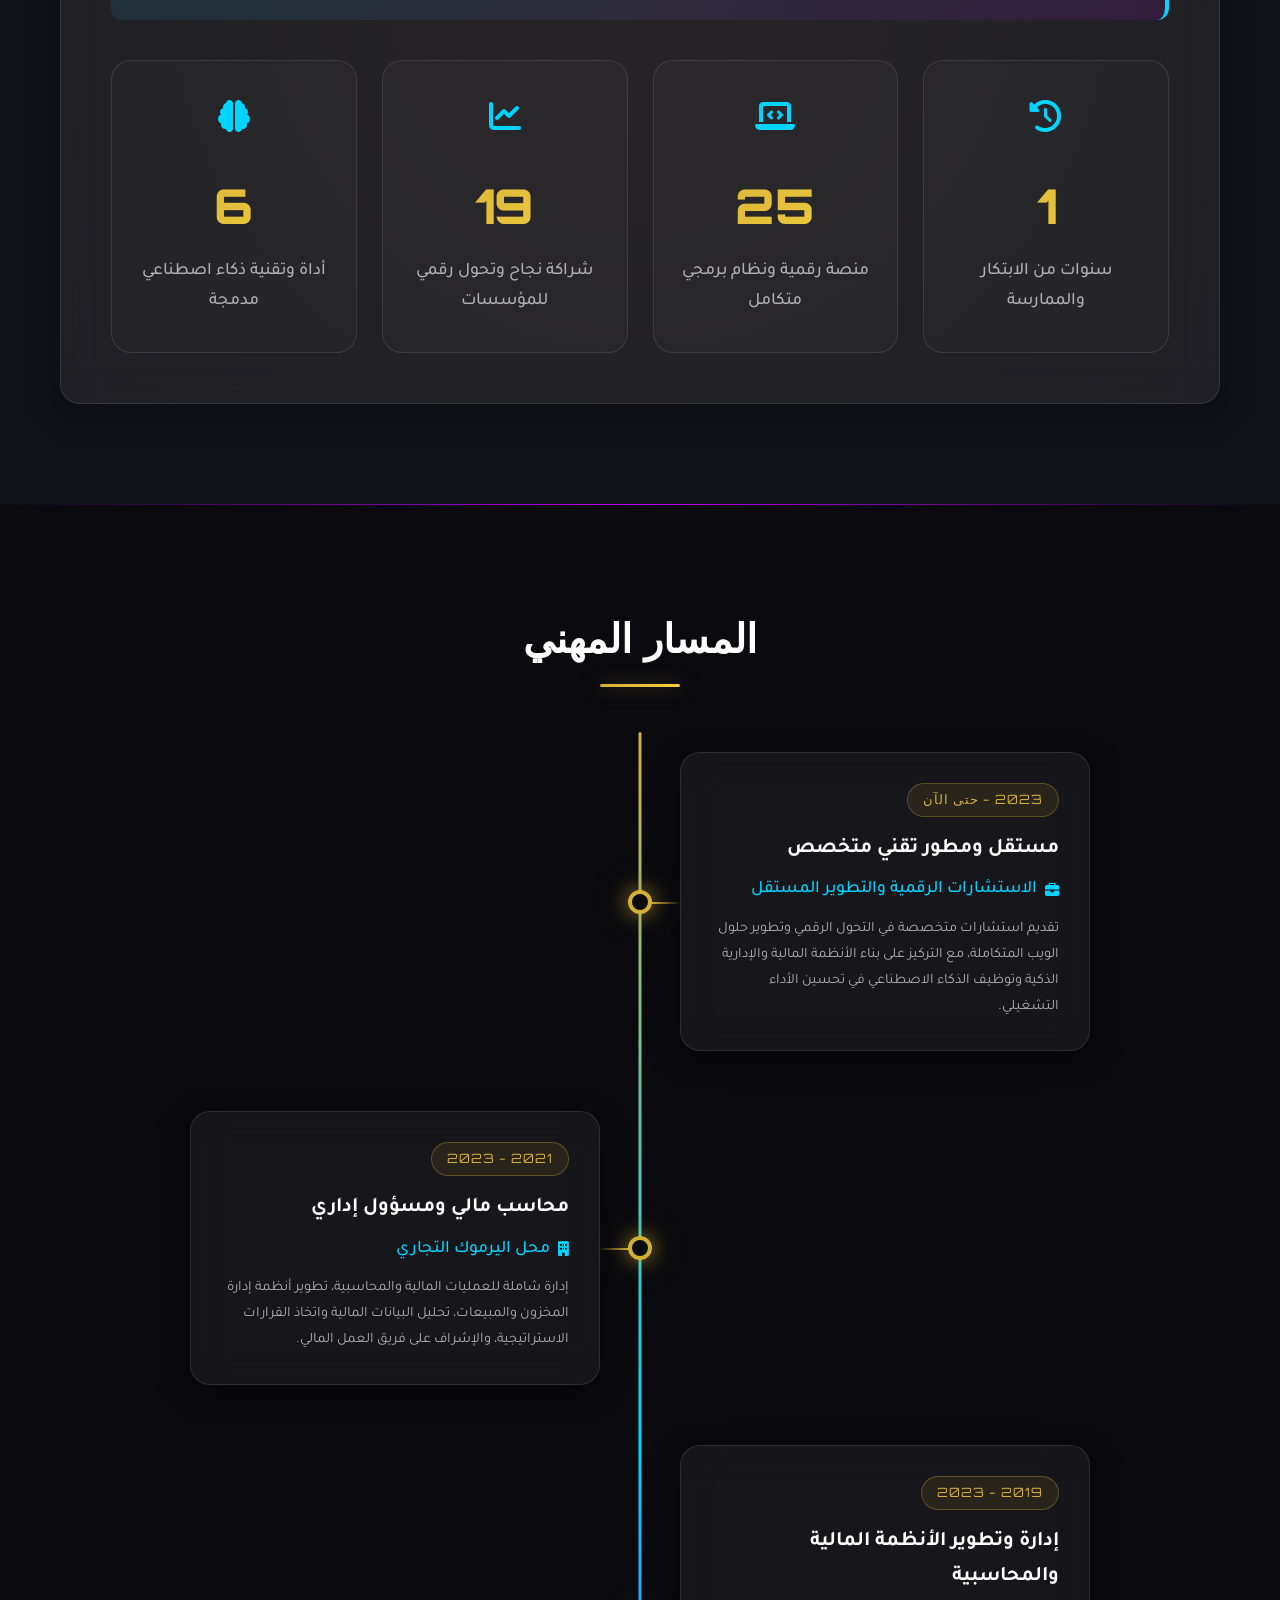
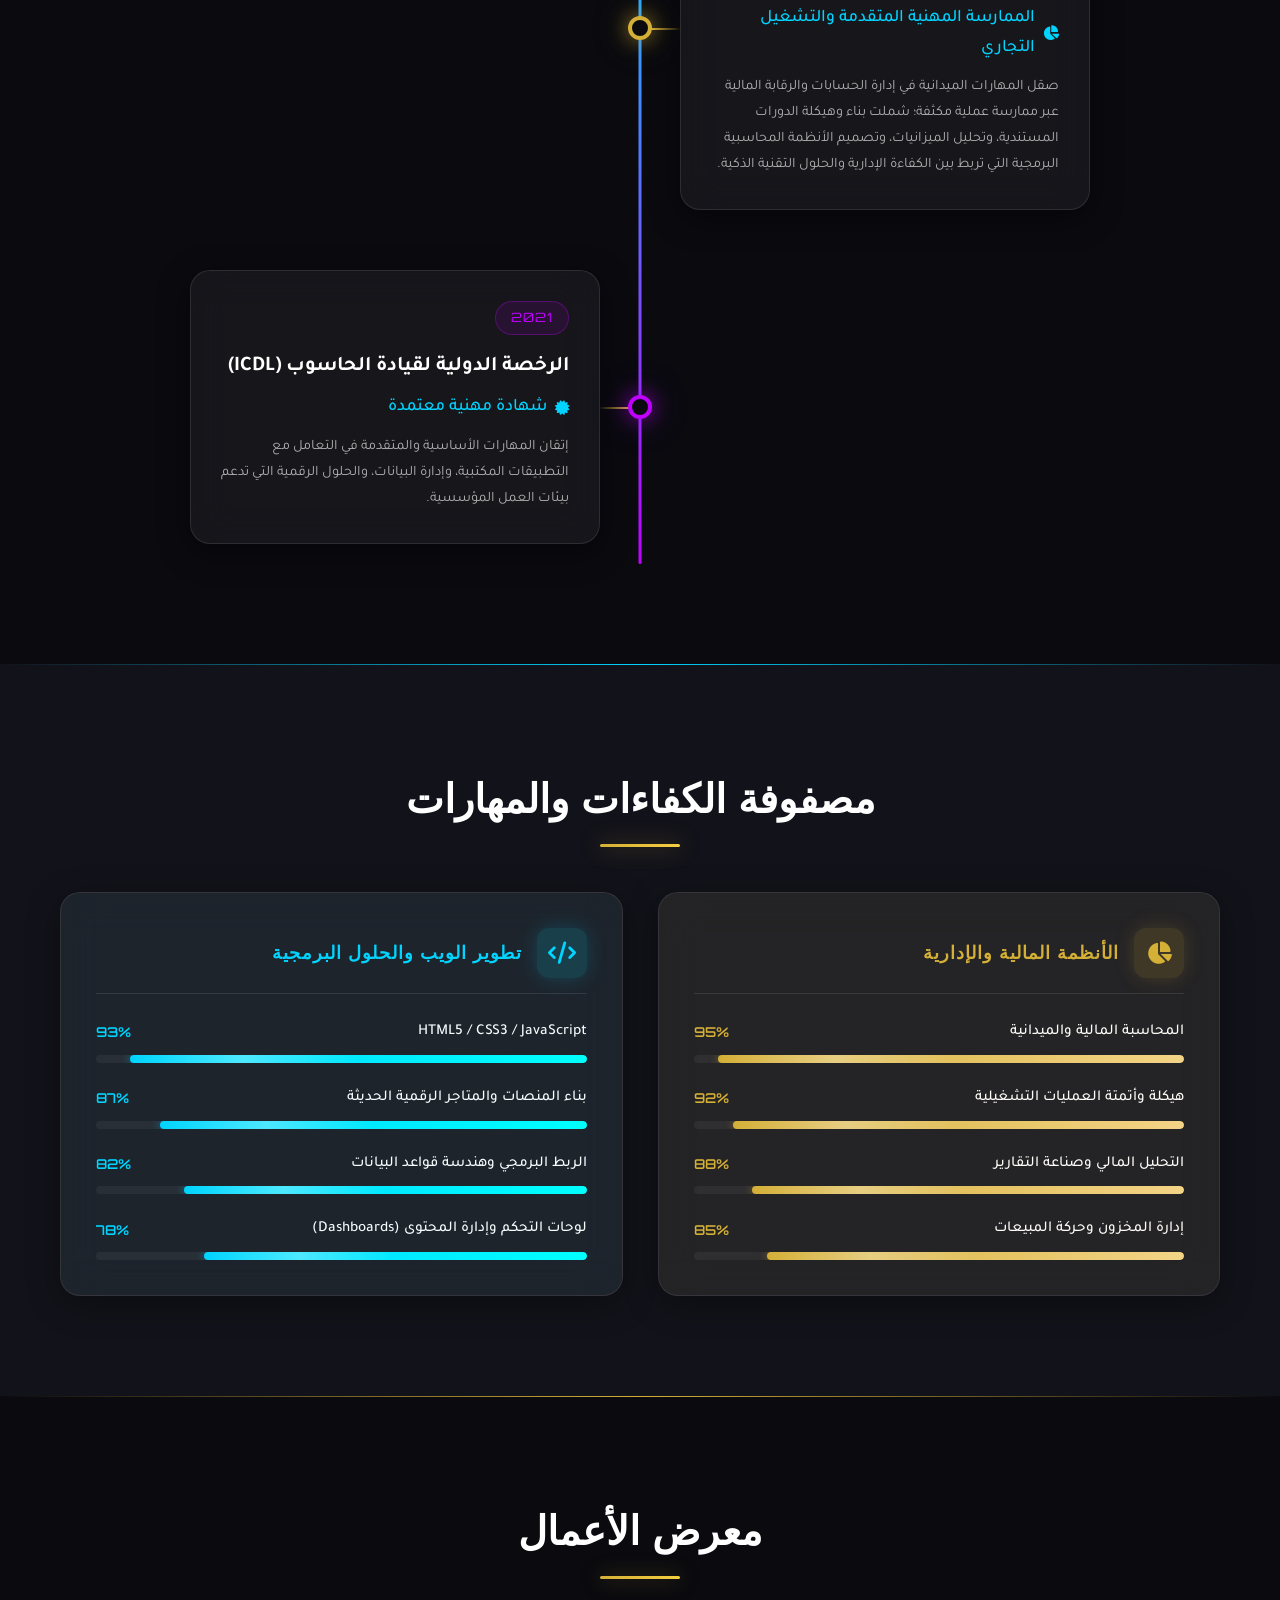
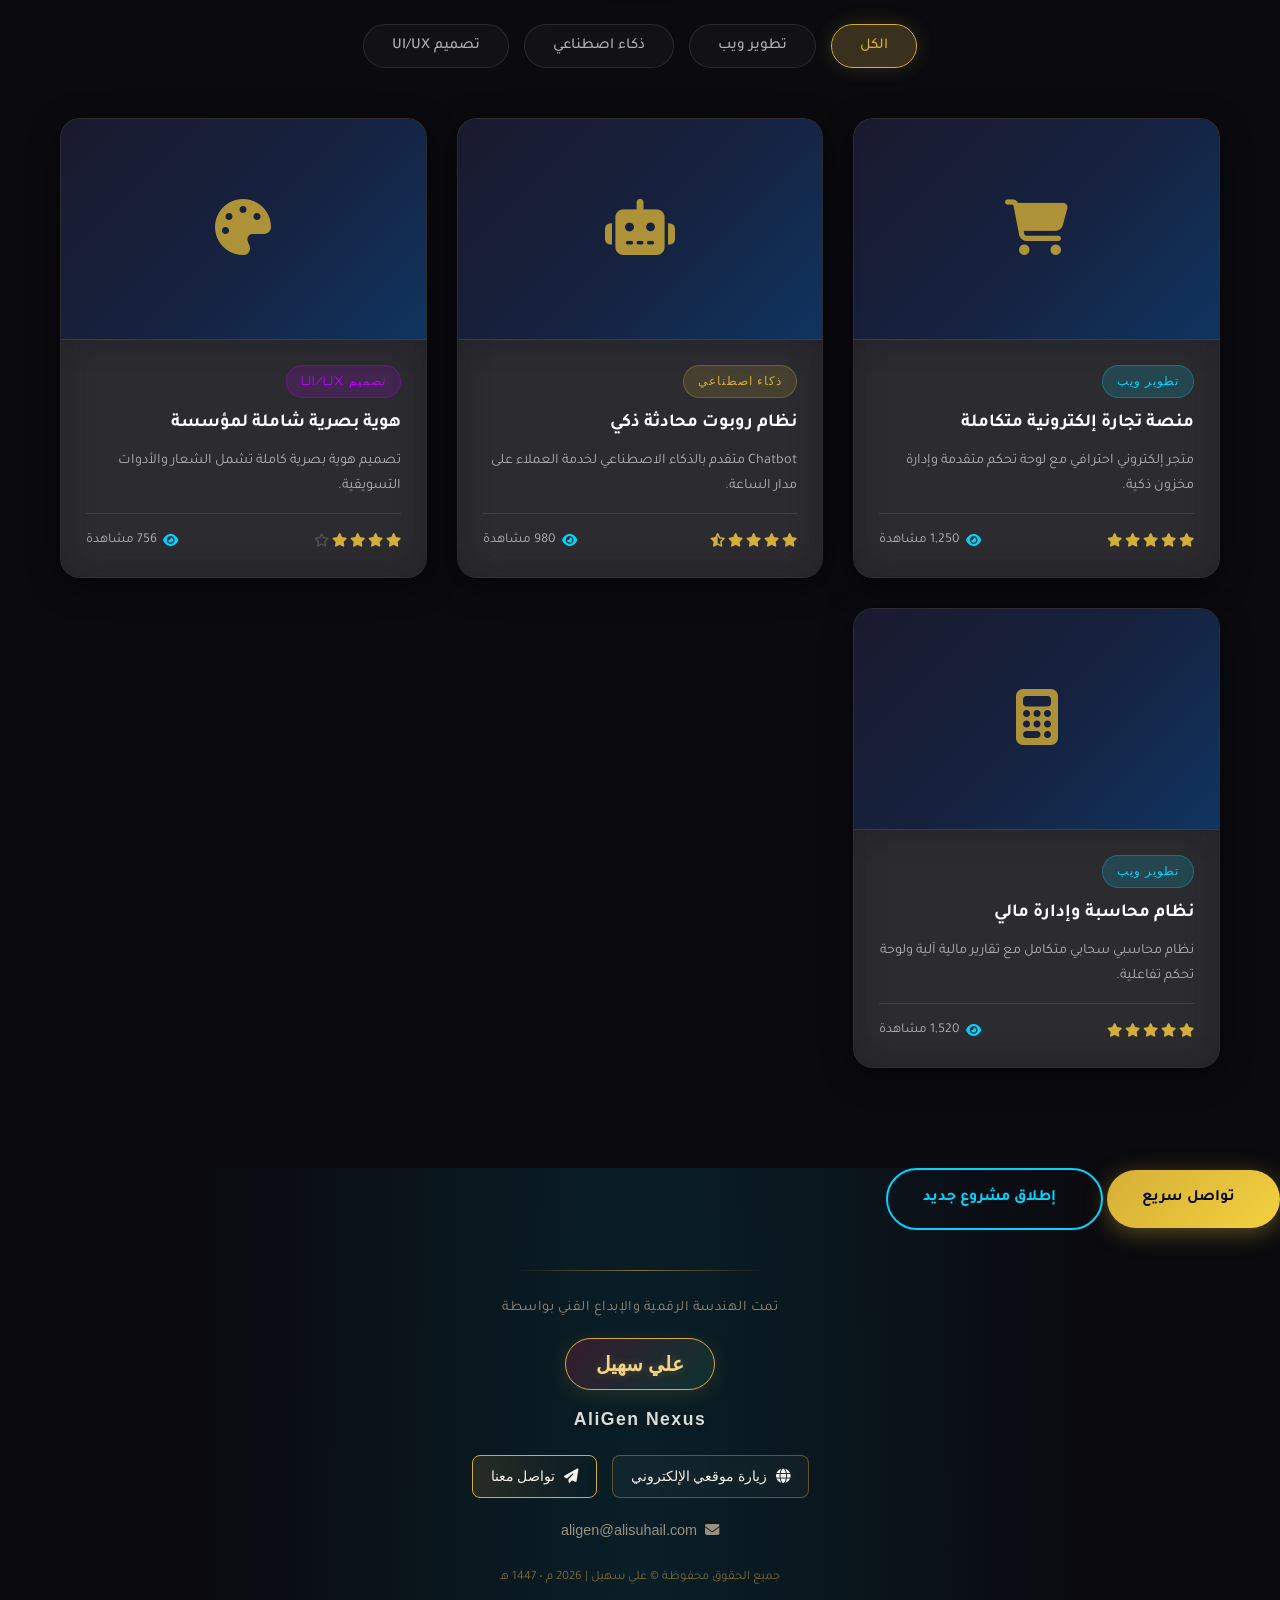
==== commit 32c1fc62: "تحديث-كل-الملفات" ====
--- a/index.html
+++ b/index.html
@@ -24,13 +24,13 @@
 <meta property="og:url" content="https://alisuhail.com">  
 <meta property="og:title" content="علي سهيل | أصنع ما يتخيله الآخرون">  
 <meta property="og:description" content="حلول رقمية ذكية تبدأ بفكرة وتنتهي بإنجاز">  
-<meta property="og:image" content="https://alisuhail.com/images/ali.jpg" alt="المطور علي سهيل">
+<meta property="og:image" content="images/ali.jpg">  
 
 <!-- Twitter Card -->  
 <meta name="twitter:card" content="summary_large_image">  
 <meta name="twitter:title" content="علي سهيل | أصنع ما يتخيله الآخرون">  
 <meta name="twitter:description" content="أحول أصعب الأفكار إلى منصات ومتاجر رقمية ناجحة. تطوير ويب، متاجر إلكترونية، وحلول ذكاء اصطناعي تبدأ بفكرة وتنتهي بإنجاز.">  
-<meta name="twitter:image" content="https://alisuhail.com/images/ali.jpg" alt="المطور علي سهيل">
+<meta name="twitter:image" content="https://i.postimg.cc/hG9jt9Pc/file-000000000bd871fd86e7128f88a6589e.png">
 </head>
 
 <body>
@@ -71,8 +71,9 @@
                     <div class="profile-image">
                         <img src="images/ali.jpg" 
                              alt="علي صالح سهيل" 
-                             style="width:100%;height:100%;object-fit:cover;border-radius:50%;">
-                              
+                             style="width:100%;height:100%;object-fit:cover;border-radius:50%;"
+                             onerror="this.style.display='none';this.nextElementSibling.style.display='block';">
+                        <span class="profile-fallback">AS</span>
                     </div>
                 </div>
             </div>
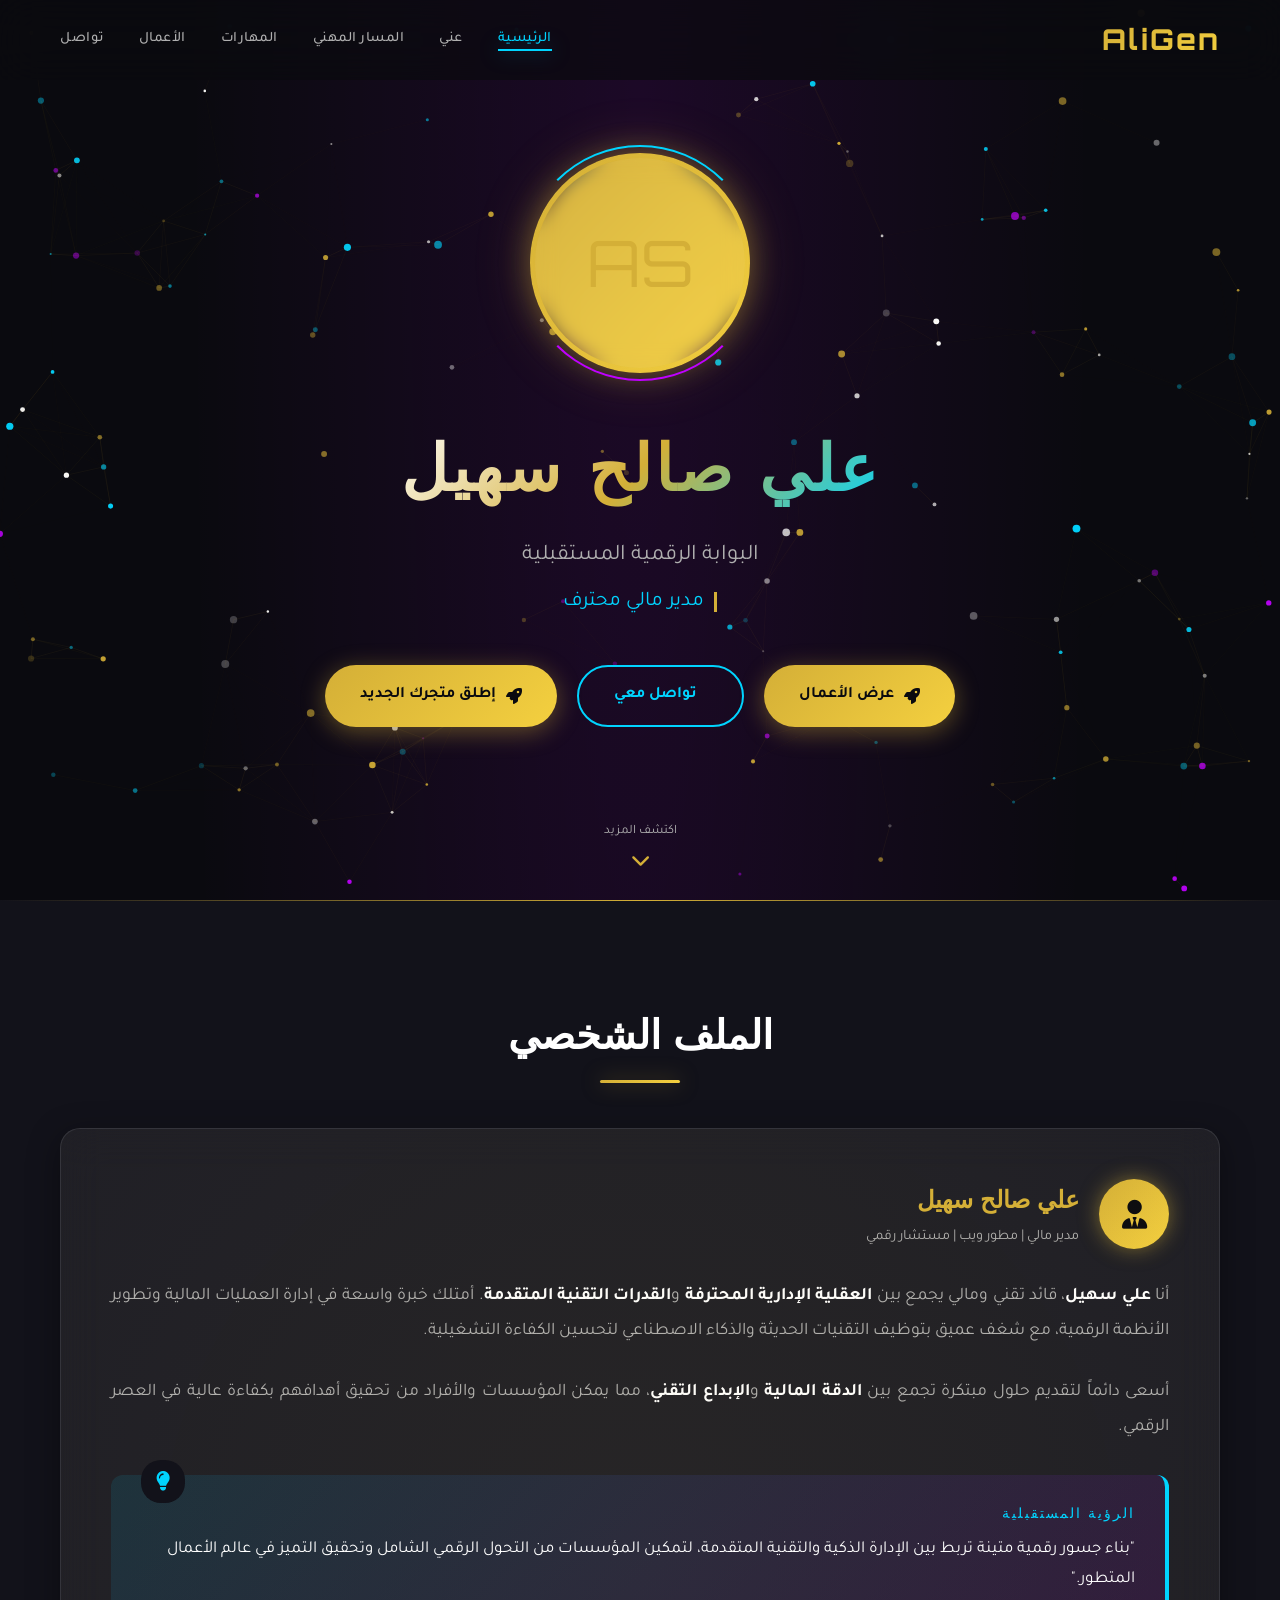
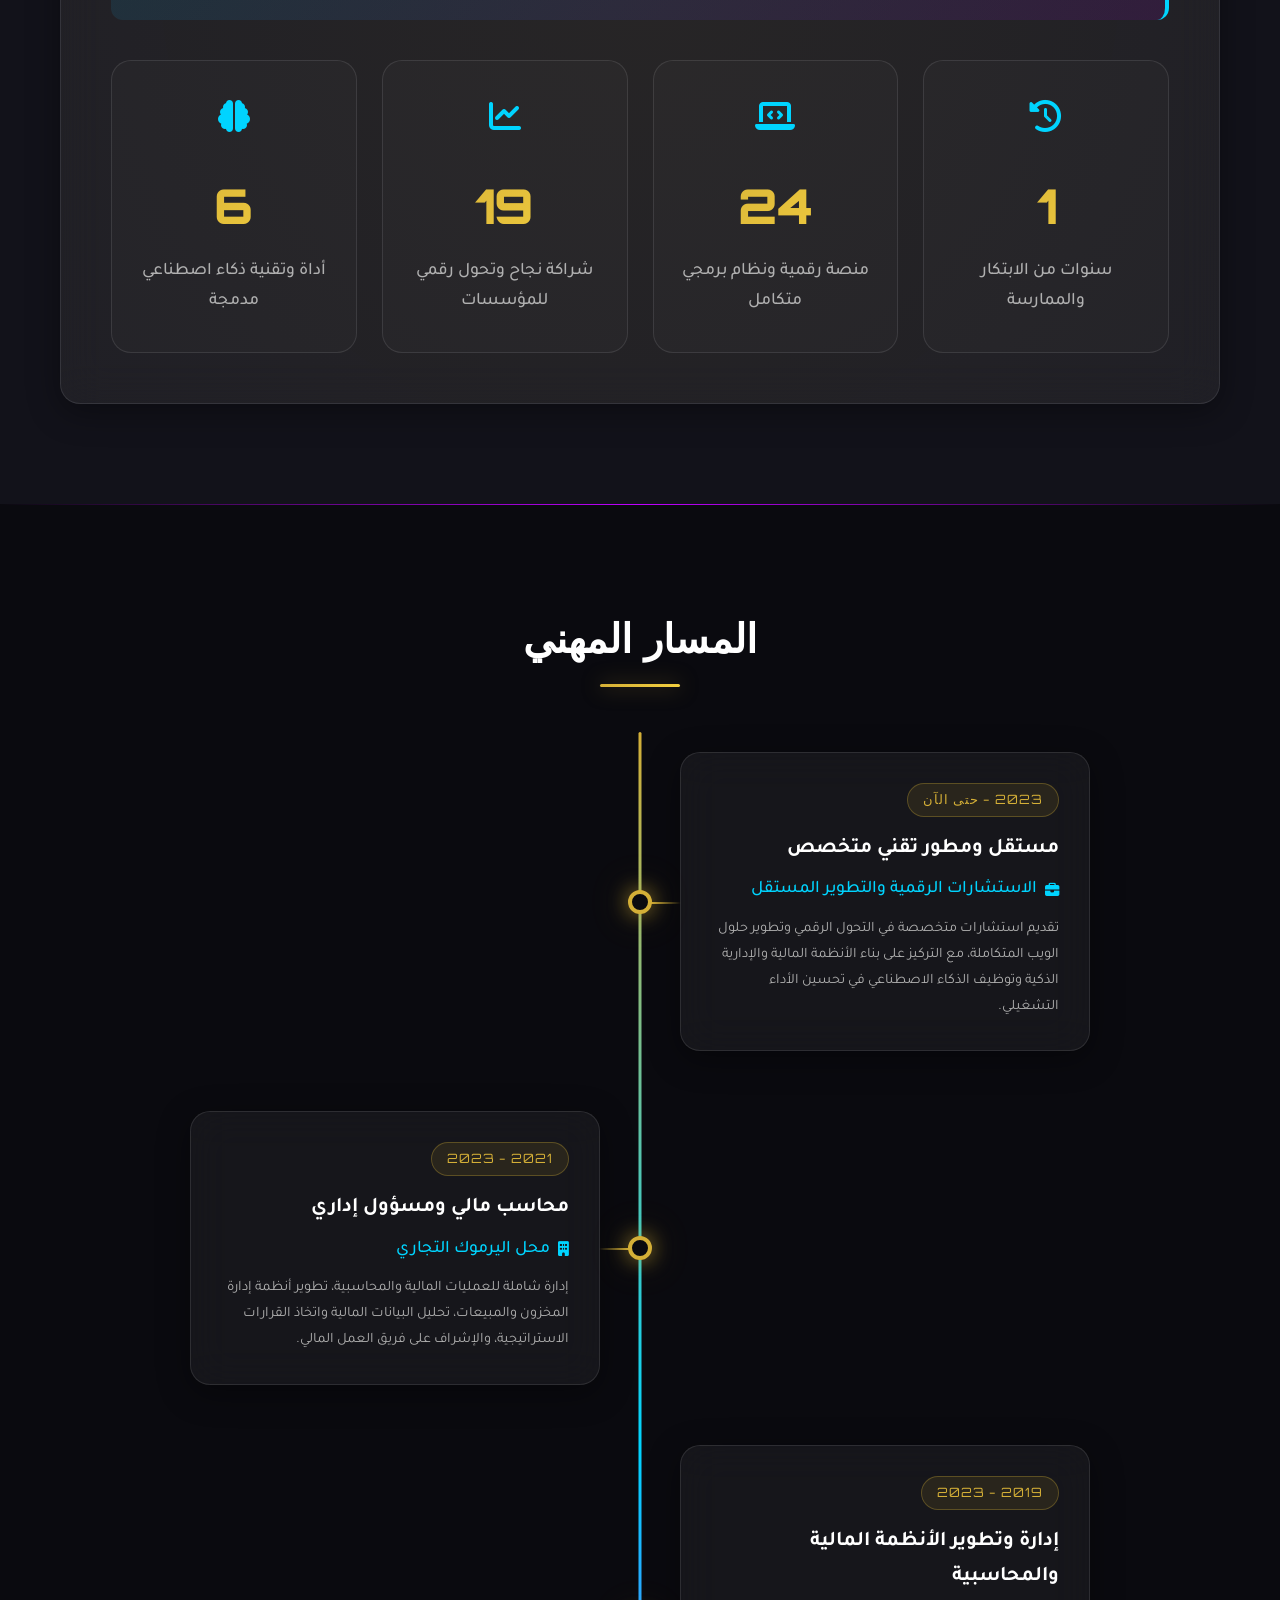
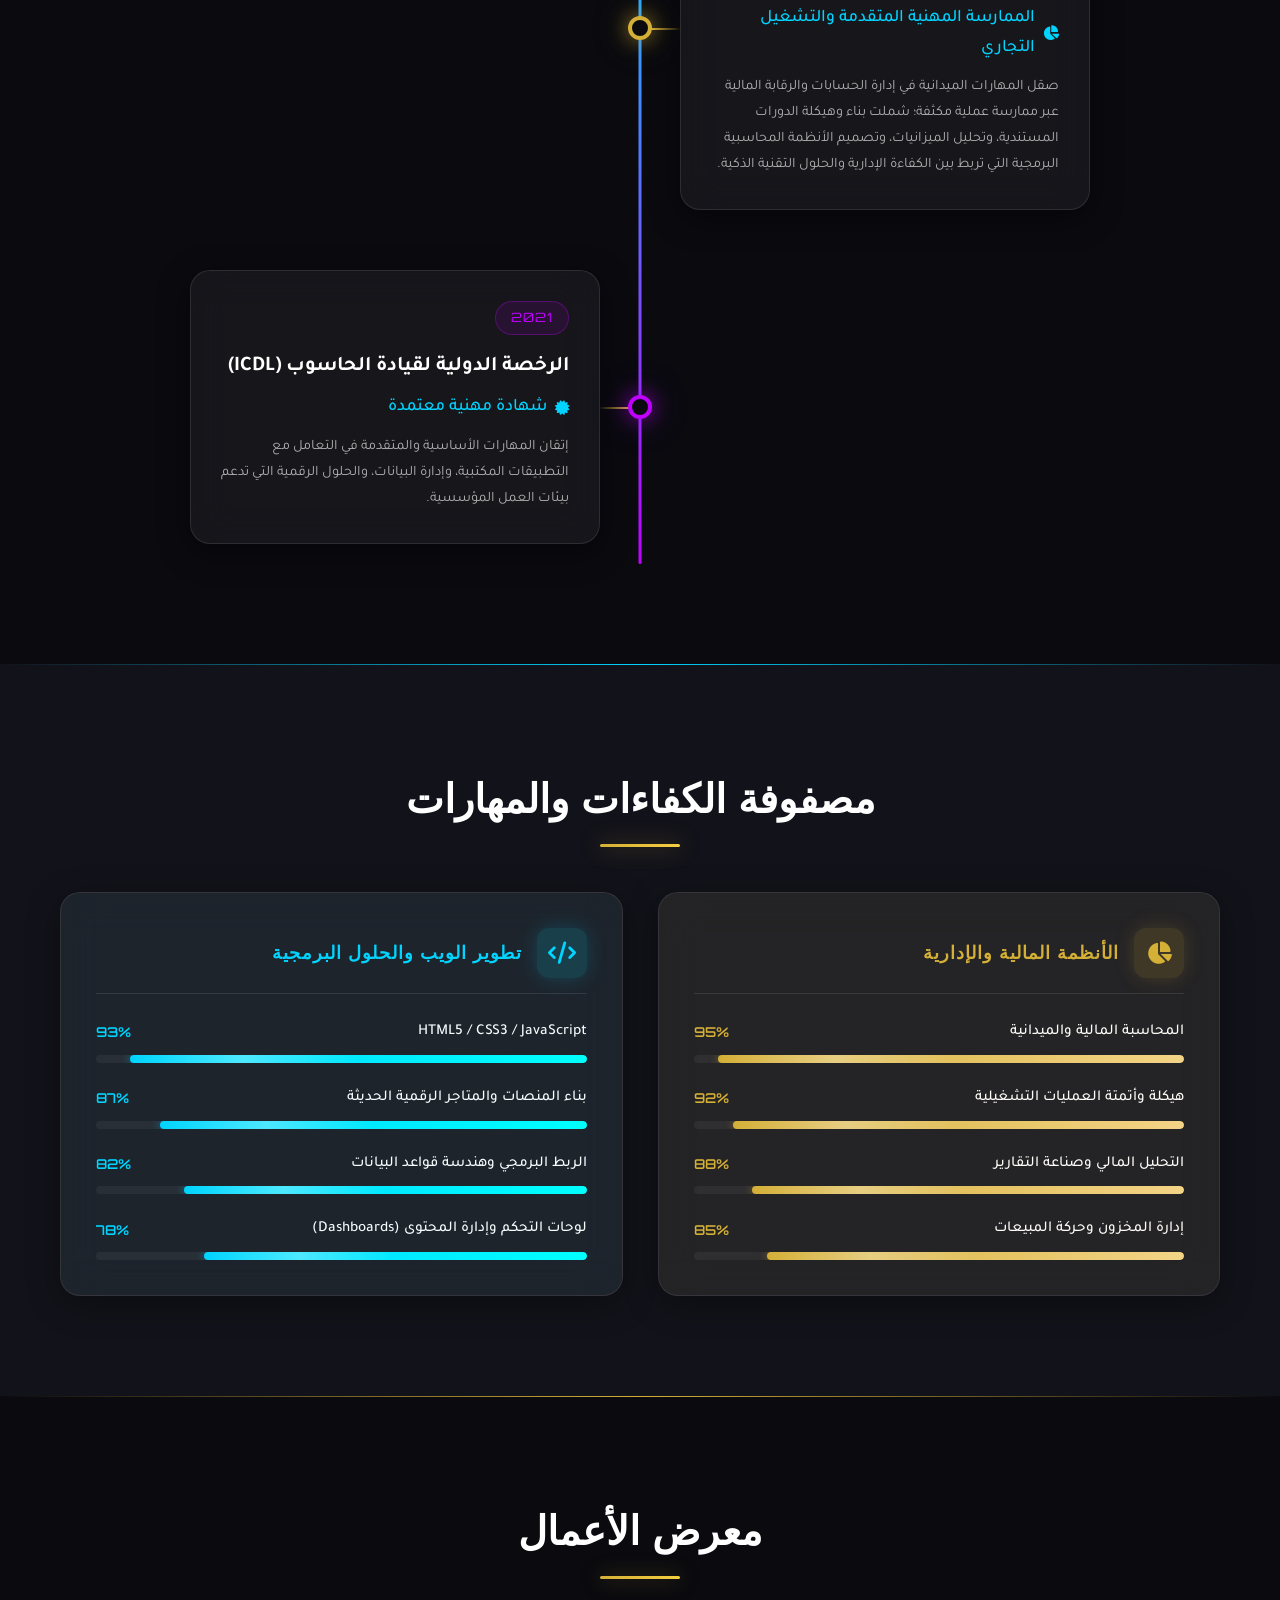
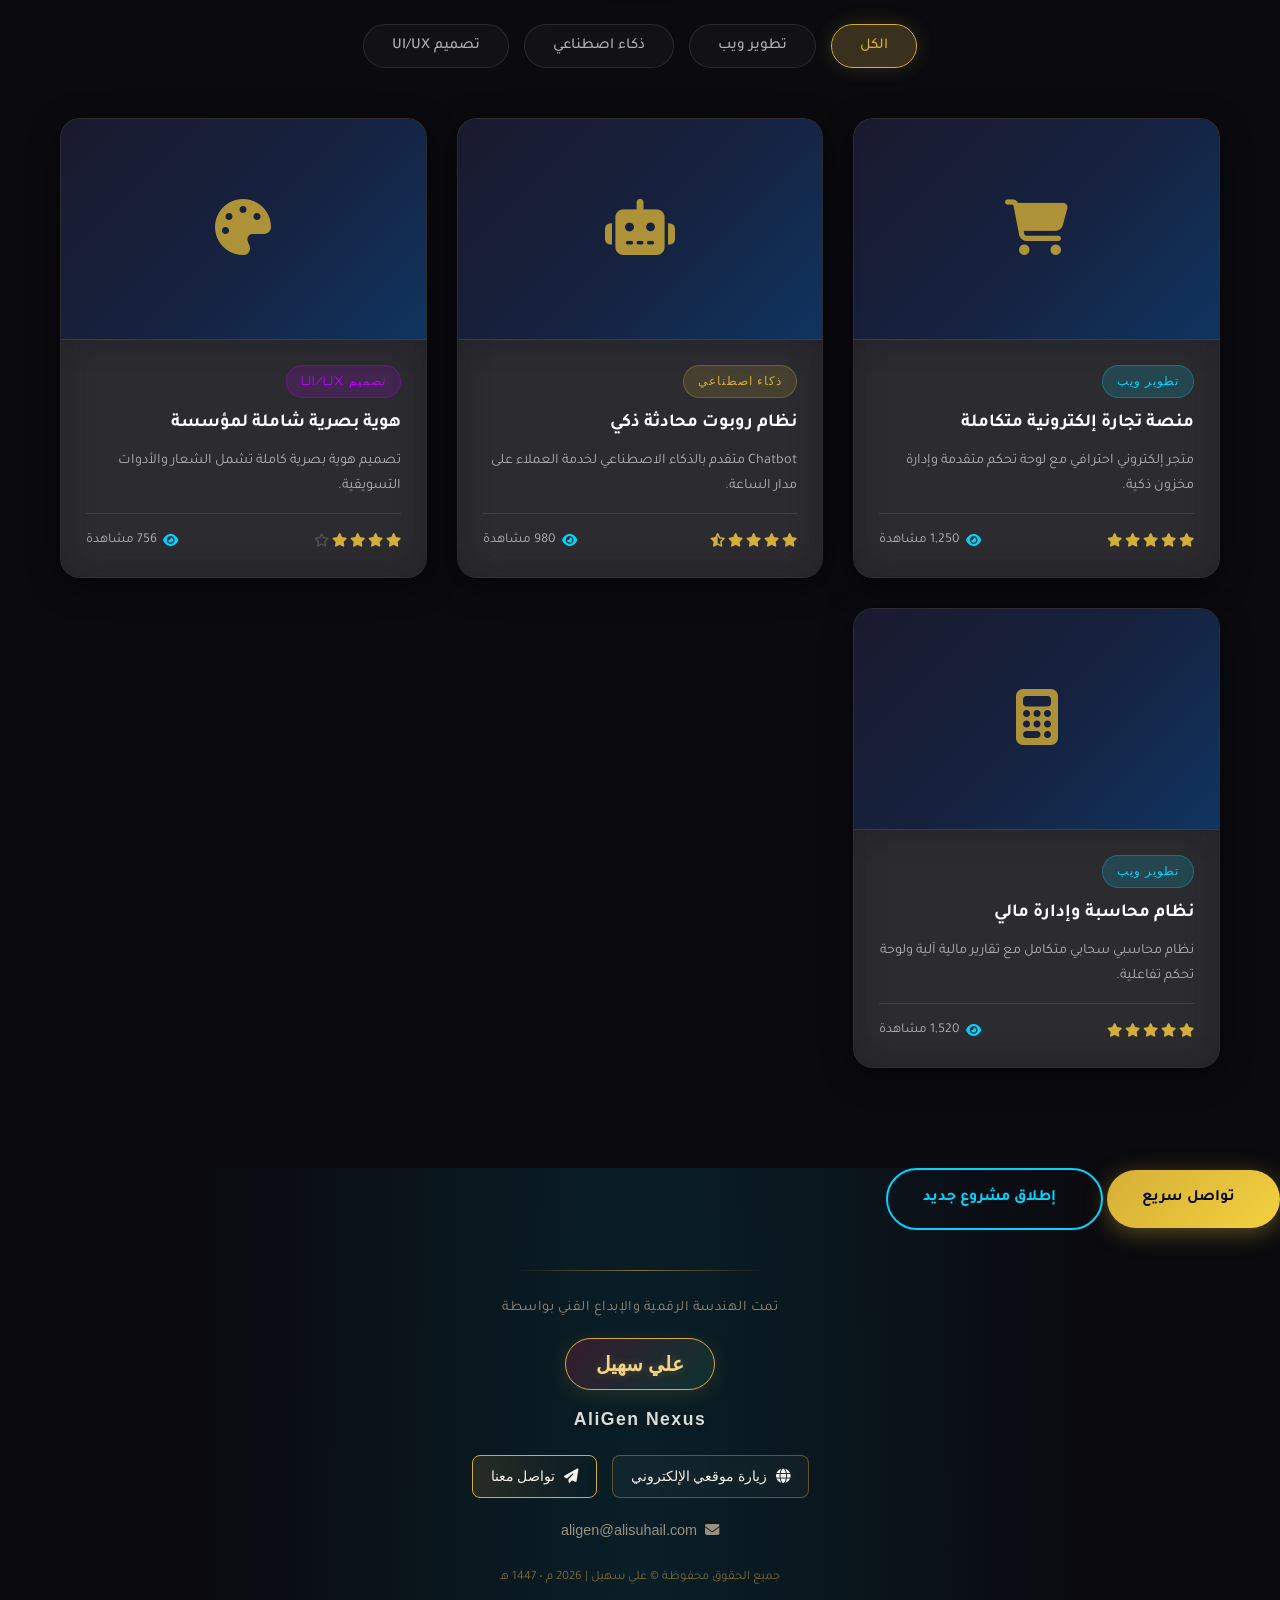
==== commit fa46a568: "تحديث-كل-الملفات" ====
--- a/index.html
+++ b/index.html
@@ -24,7 +24,7 @@
 <meta property="og:url" content="https://alisuhail.com">  
 <meta property="og:title" content="علي سهيل | أصنع ما يتخيله الآخرون">  
 <meta property="og:description" content="حلول رقمية ذكية تبدأ بفكرة وتنتهي بإنجاز">  
-<meta property="og:image" content="images/ali.jpg">  
+<meta property="og:image" content="https://i.postimg.cc/TPb3cTpF/ali.jpg">  
 
 <!-- Twitter Card -->  
 <meta name="twitter:card" content="summary_large_image">  
@@ -69,7 +69,7 @@
             <div class="profile-container">
                 <div class="profile-image-wrapper">
                     <div class="profile-image">
-                        <img src="images/ali.jpg" 
+                        <img src="https://i.postimg.cc/TPb3cTpF/ali.jpg" 
                              alt="علي صالح سهيل" 
                              style="width:100%;height:100%;object-fit:cover;border-radius:50%;"
                              onerror="this.style.display='none';this.nextElementSibling.style.display='block';">
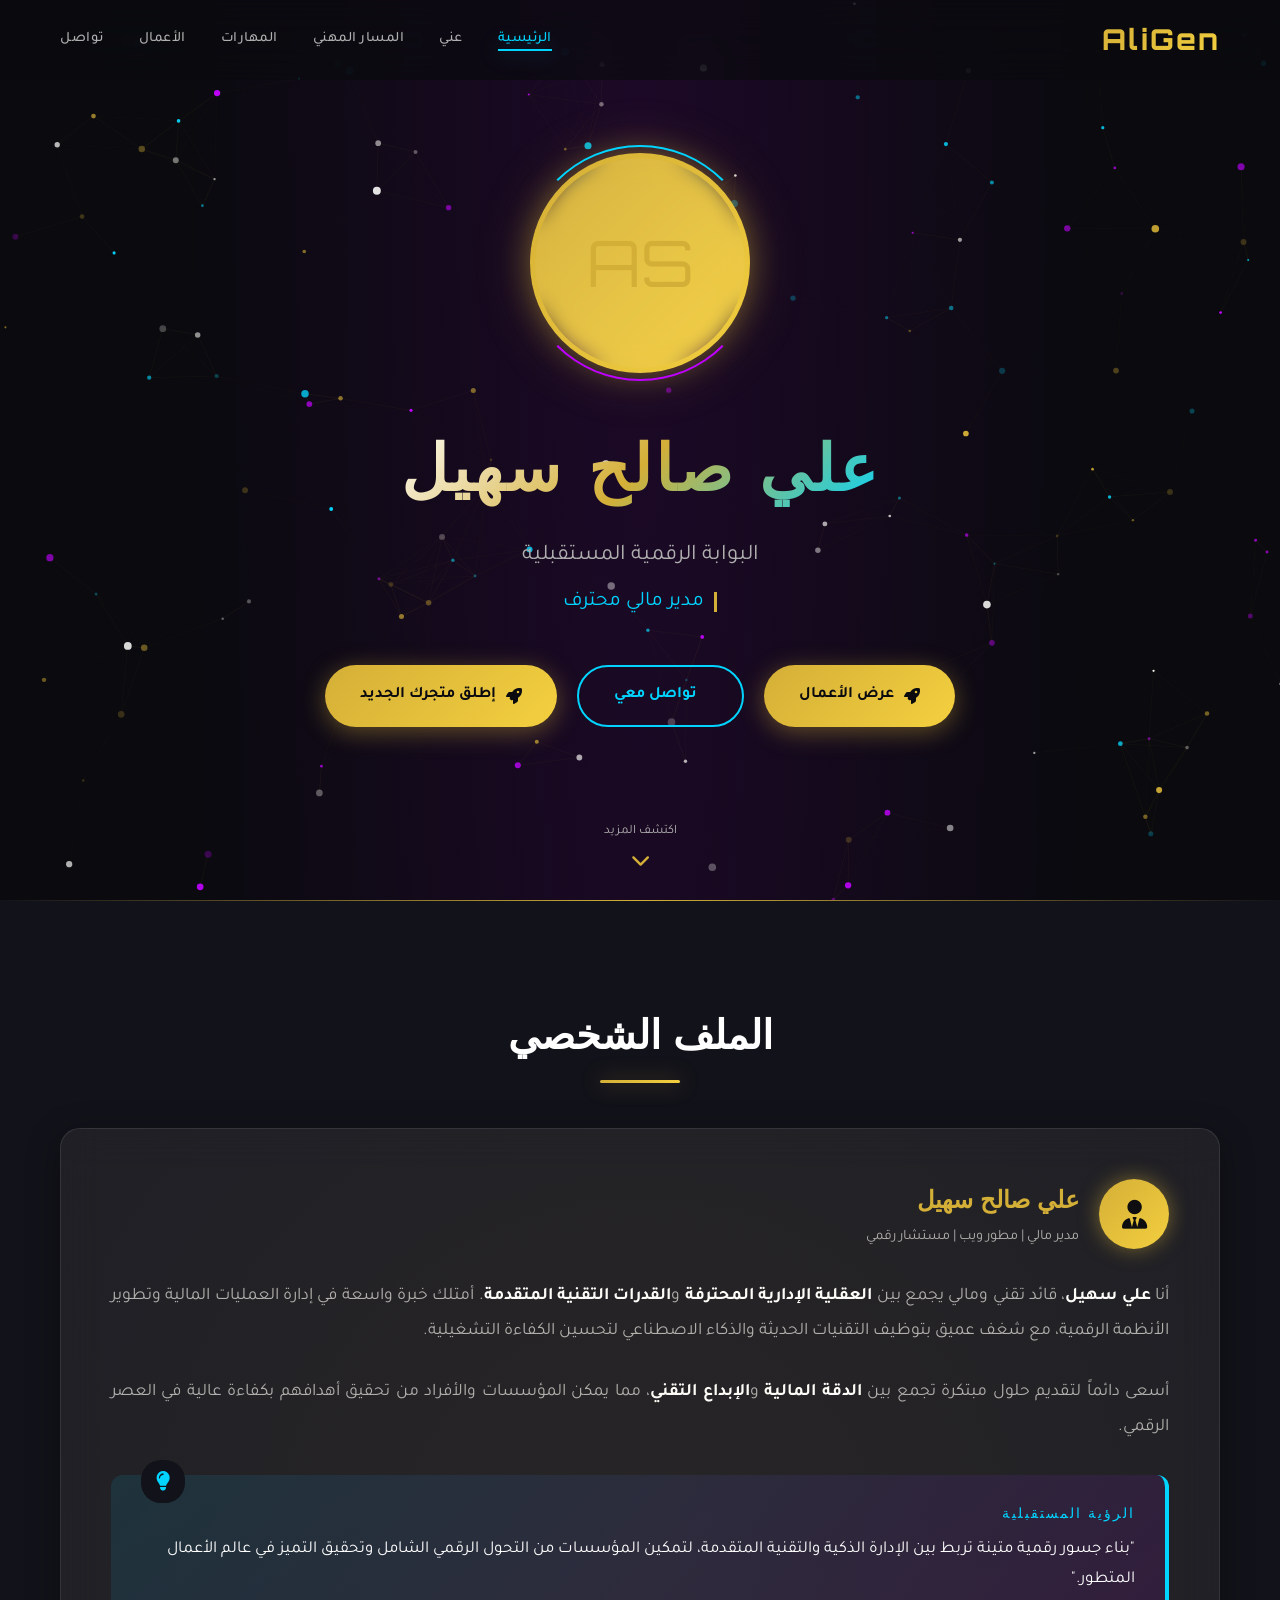
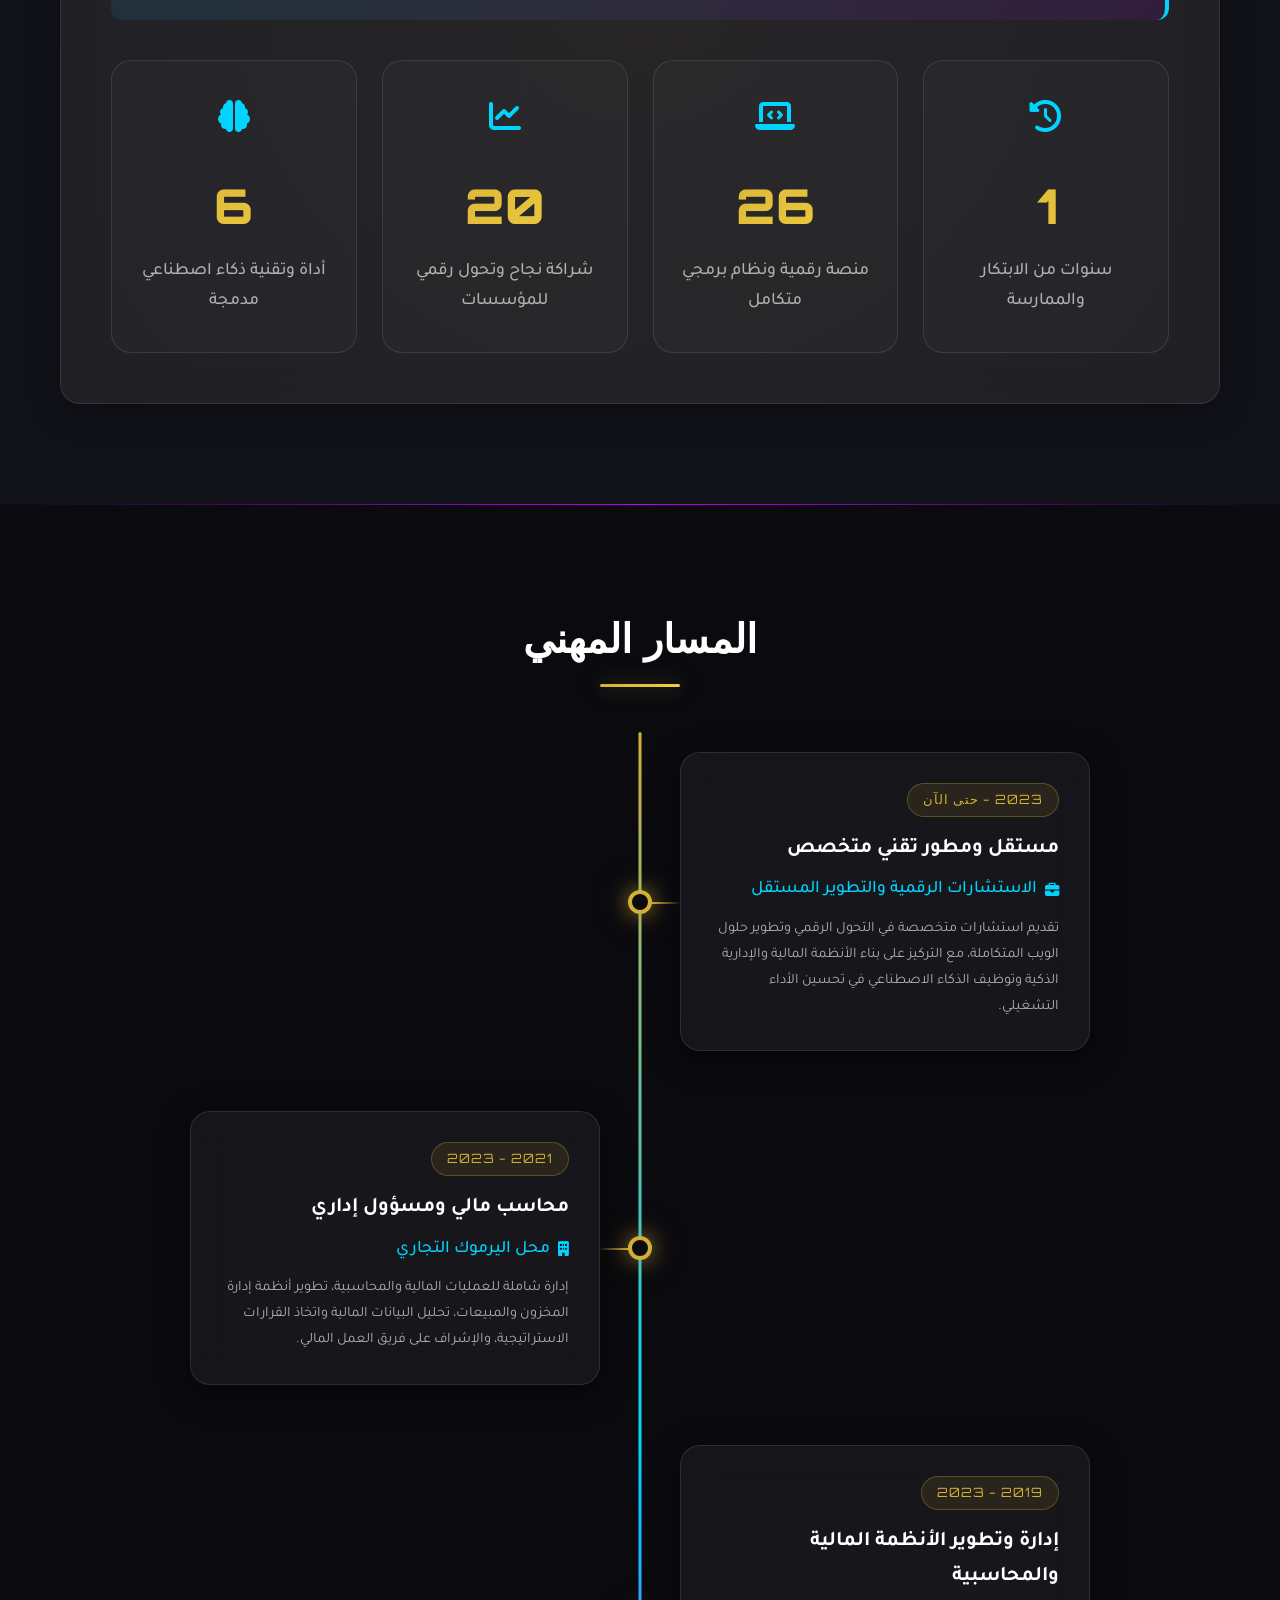
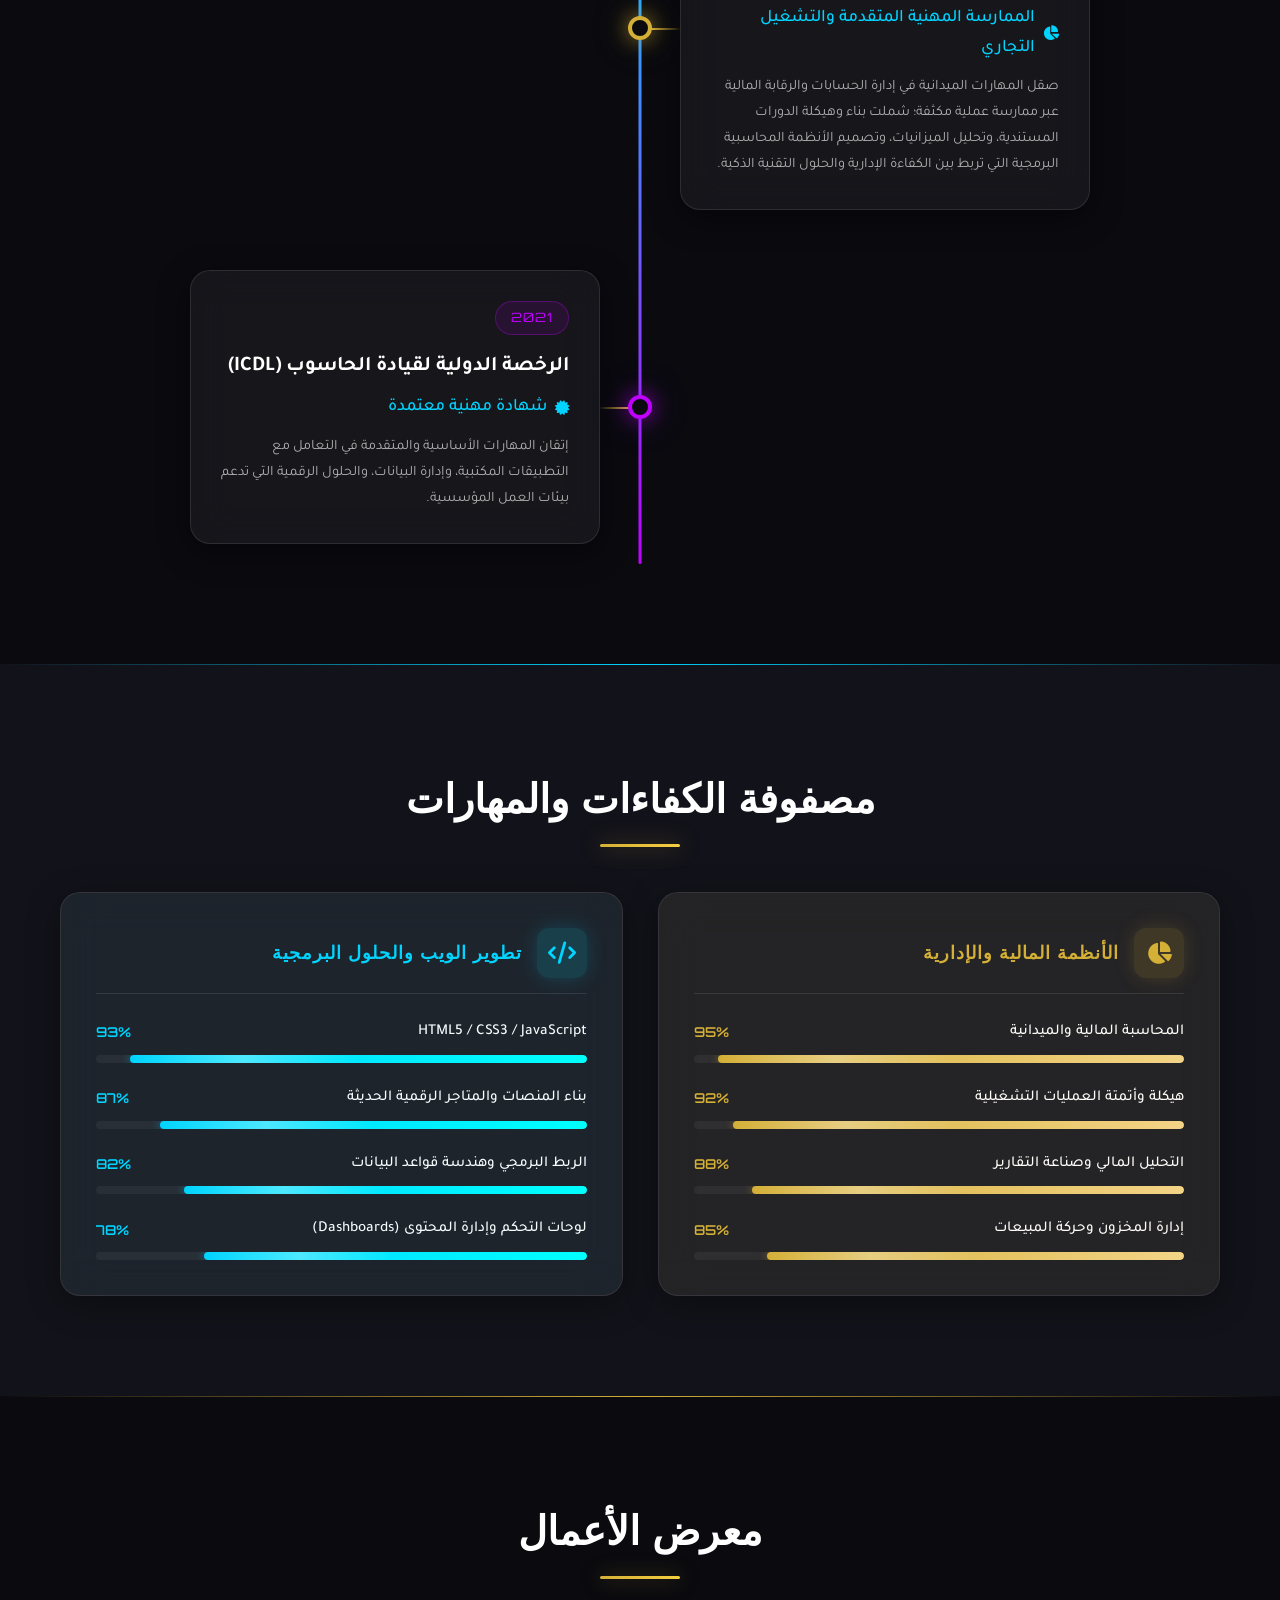
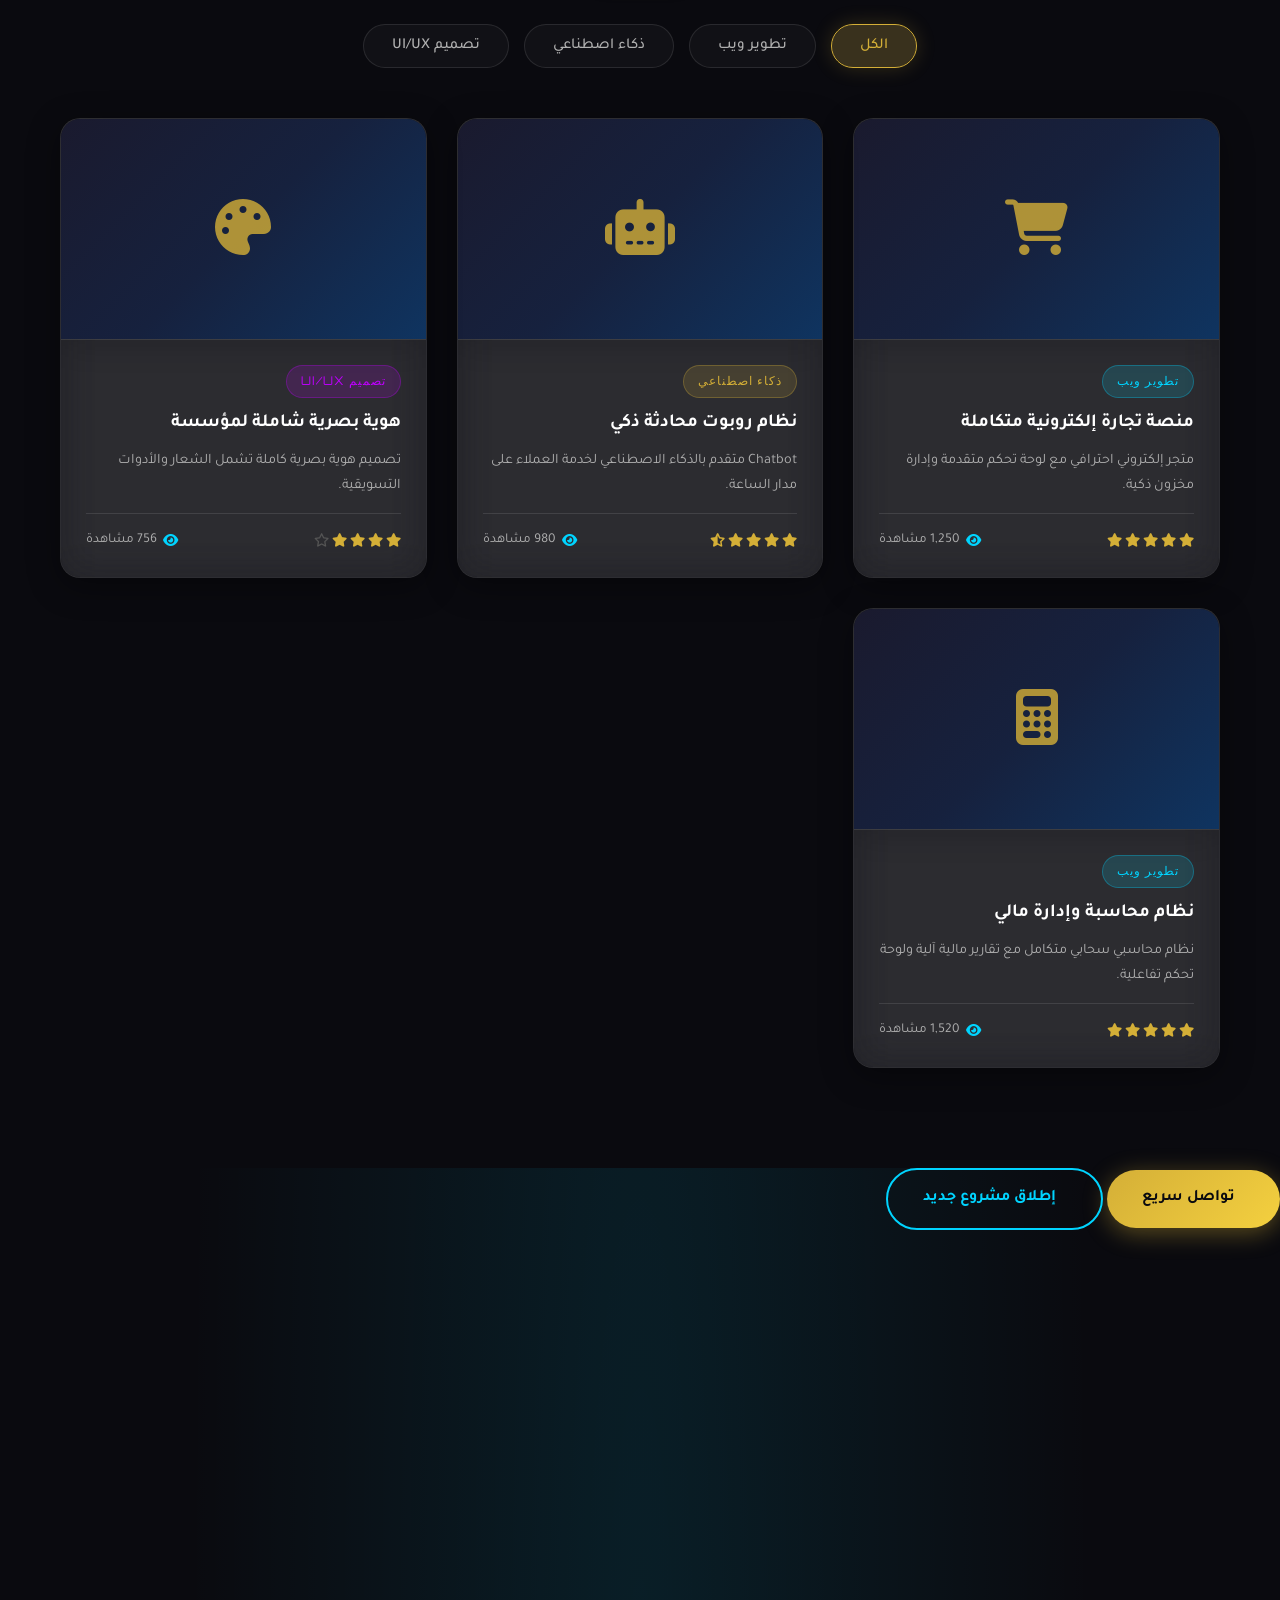
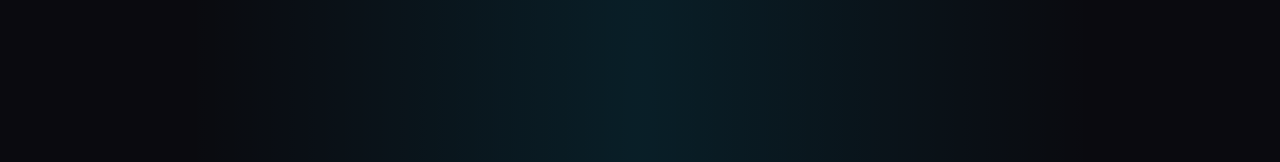
==== commit 9879baaf: "تحديث-كل-الملفات" ====
--- a/index.html
+++ b/index.html
@@ -338,26 +338,60 @@
     <!-- ============================================
          Footer
          ============================================ -->
-    <footer class="futuristic-footer">
-        <div class="footer-line"></div>
-        <p class="footer-text">تمت الهندسة الرقمية والإبداع الفني بواسطة</p>
-        <div class="designer-branding">
-            <div class="brand-dev-capsule">علي سهيل</div>
-            <span class="brand-nexus-text">AliGen Nexus</span>
-            <div class="footer-buttons-container">
-                <a href="https://aligen-nex-fduws5fc.manus.space" target="_blank" class="agbtn">
-                    <i class="fas fa-globe"></i> زيارة موقعي الإلكتروني
-                </a>
-                <a href="https://aligen-connect.netlify.app/#contact" target="_blank" class="agbtn contact-btn">
-                    <i class="fas fa-paper-plane"></i> تواصل معنا
-                </a>
-            </div>
-            <div class="agmail" id="copyMail">
-                <i class="fas fa-envelope"></i> aligen@alisuhail.com
-            </div>
-        </div>
-        <p class="footer-copy">جميع الحقوق محفوظة © علي سهيل | 2026 م • 1447 هـ</p>
-    </footer>
+    <iframe src="https://aligen-connect.netlify.app/footer.html" style="width: 100%; border: none; height: 520px;" scrolling="no"></iframe>
+    
+     <!-- كود تتبع الزوار الخاص بـ AliGen Nexus -->
+   <script type="module">
+     import { initializeApp } from "https://www.gstatic.com/firebasejs/12.14.0/firebase-app.js";
+     import { getDatabase, ref, child, runTransaction, push, onDisconnect } from "https://www.gstatic.com/firebasejs/12.14.0/firebase-database.js";
+
+     const firebaseConfig = {
+       apiKey: "AIzaSyDkKr5rlzcUa0KGPZ6vgCZmWzBbXOTfLcc",
+       authDomain: "aligen-connect.firebaseapp.com",
+       databaseURL: "https://aligen-connect-default-rtdb.firebaseio.com",
+       projectId: "aligen-connect",
+       storageBucket: "aligen-connect.firebasestorage.app",
+       messagingSenderId: "200519601485",
+       appId: "1:200519601485:web:d4dec85490471a4986bb04",
+       measurementId: "G-2KCBYDP6QX"
+     };
+
+     const app = initializeApp(firebaseConfig);
+     const db = getDatabase(app);
+
+     const siteDomain = window.location.hostname || "Localhost_Test";
+     const siteId = siteDomain.replace(/\./g, '_'); 
+
+     const now = new Date();
+     const year = now.getFullYear();
+     const month = year + "-" + String(now.getMonth() + 1).padStart(2, '0');
+     const day = month + "-" + String(now.getDate()).padStart(2, '0');
+
+     const startOfYear = new Date(year, 0, 1);
+     const pastDaysOfYear = (now - startOfYear) / 86400000;
+     const week = year + "-W" + Math.ceil((pastDaysOfYear + startOfYear.getDay() + 1) / 7);
+
+     const siteRootRef = ref(db, 'analytics/' + siteId);
+
+     const incrementCounter = (targetRef) => {
+       runTransaction(targetRef, (currentValue) => {
+         return (currentValue || 0) + 1;
+       });
+     };
+
+     incrementCounter(child(siteRootRef, 'total'));
+     incrementCounter(child(siteRootRef, 'daily/' + day));
+     incrementCounter(child(siteRootRef, 'weekly/' + week));
+     incrementCounter(child(siteRootRef, 'monthly/' + month));
+     incrementCounter(child(siteRootRef, 'yearly/' + year));
+
+     const onlineListRef = child(siteRootRef, 'online');
+     const newOnlineUserRef = push(onlineListRef);
+
+     newOnlineUserRef.set(true);
+     onDisconnect(newOnlineUserRef).remove();
+   </script>
+
 
     <!-- Scroll to Top -->
     <button class="scroll-top-btn" id="scrollTopBtn" aria-label="العودة للأعلى">
